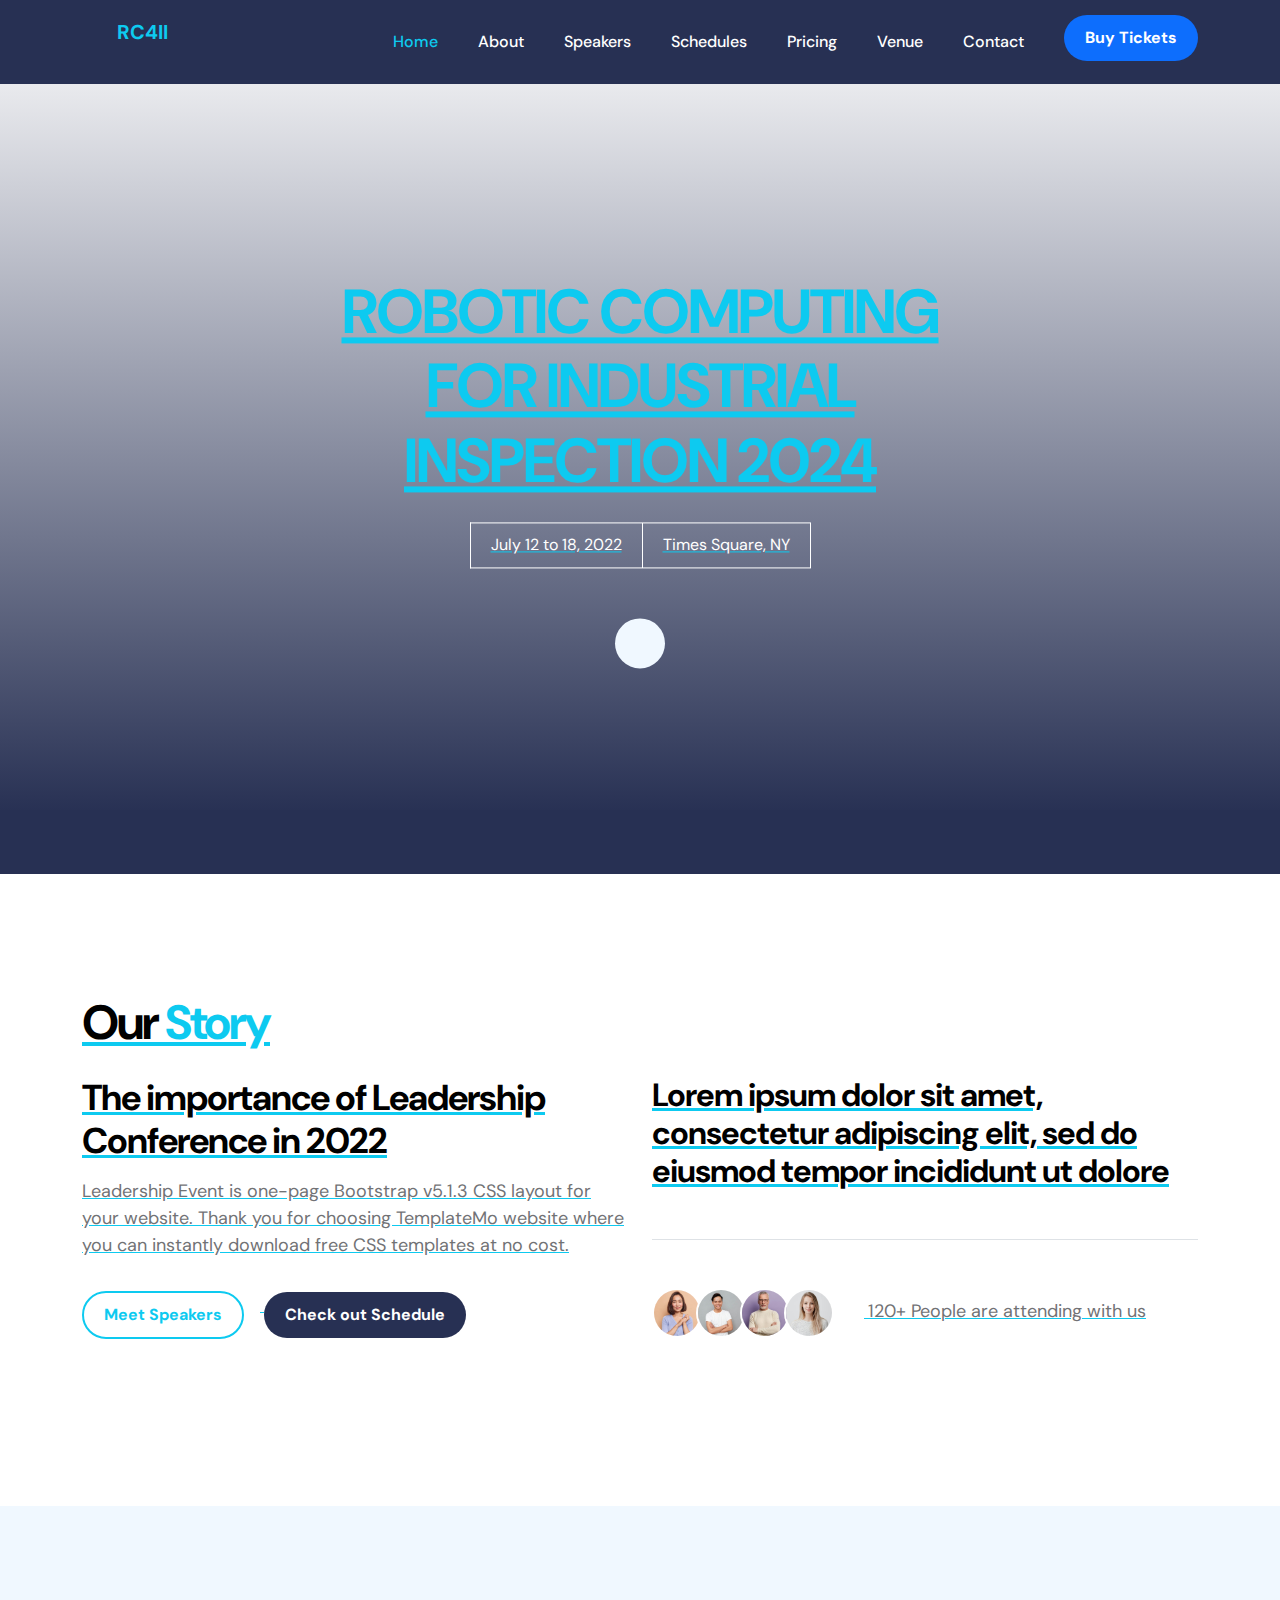
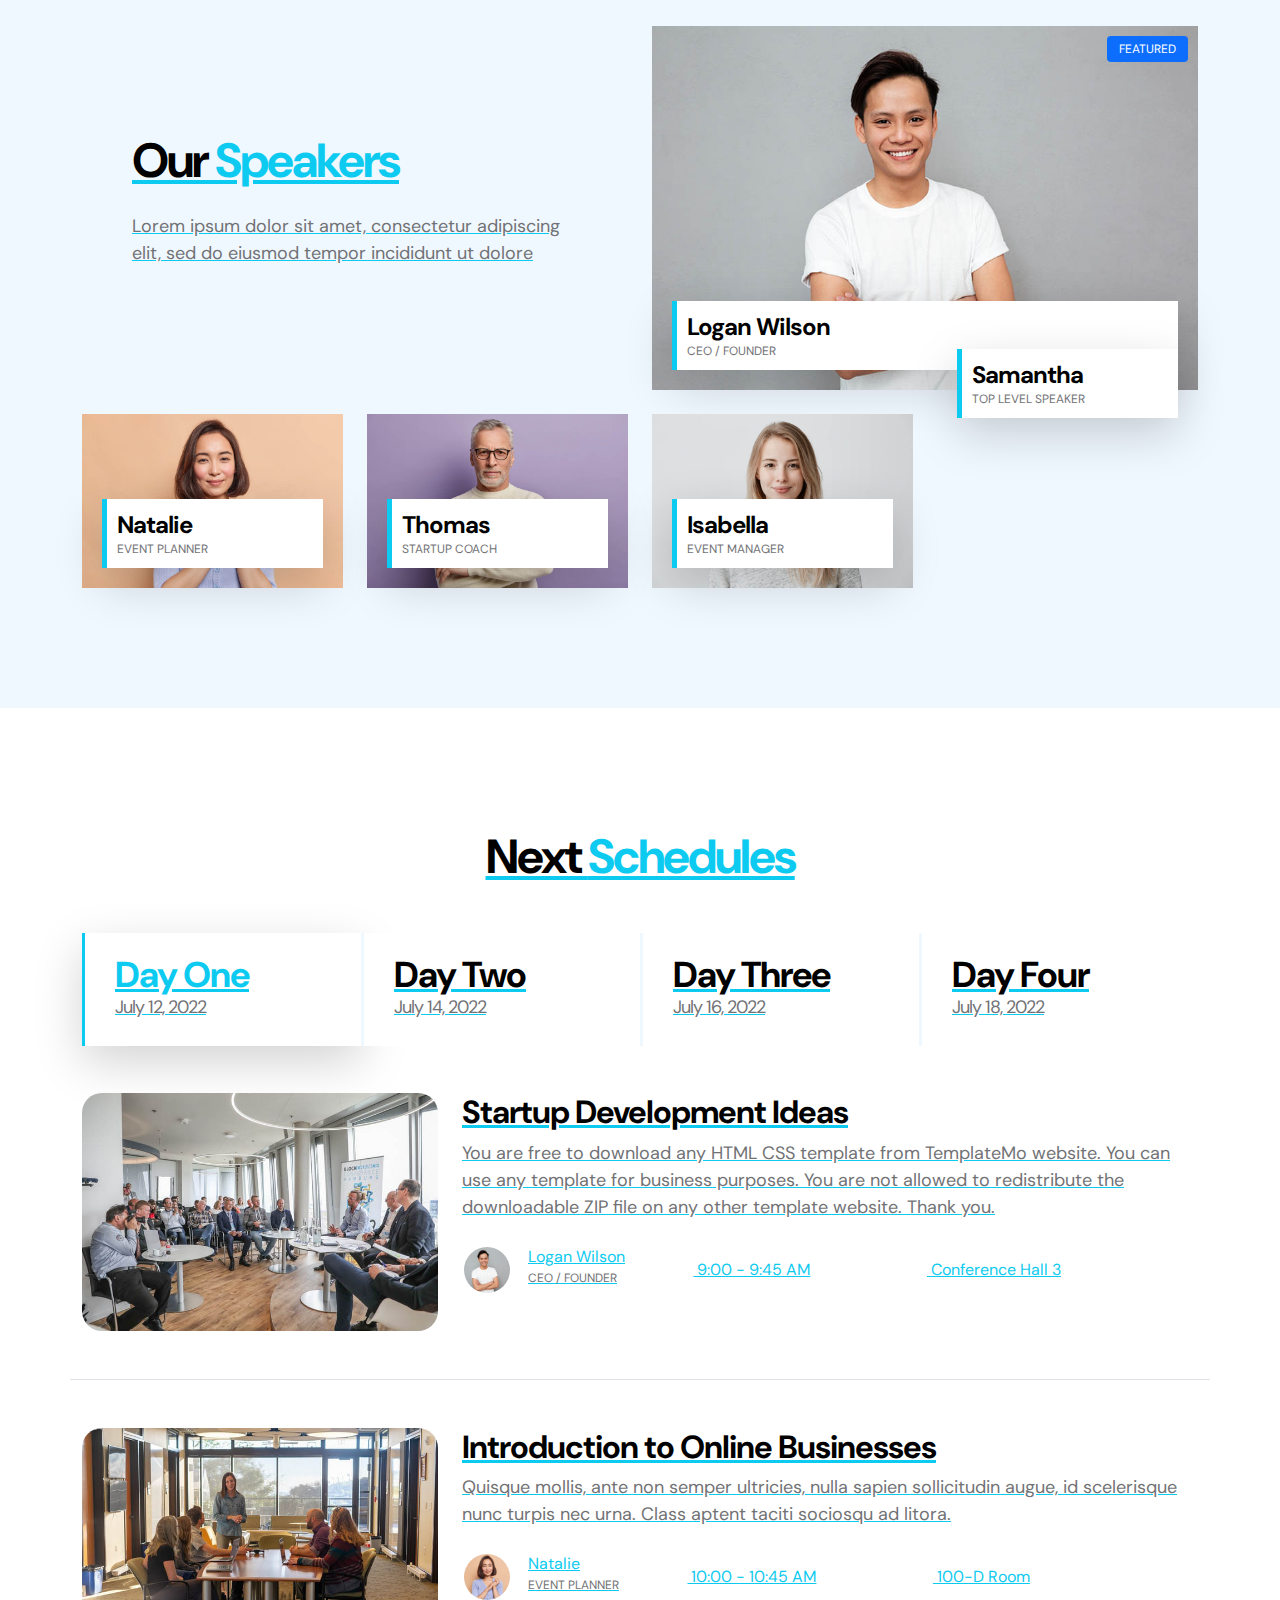
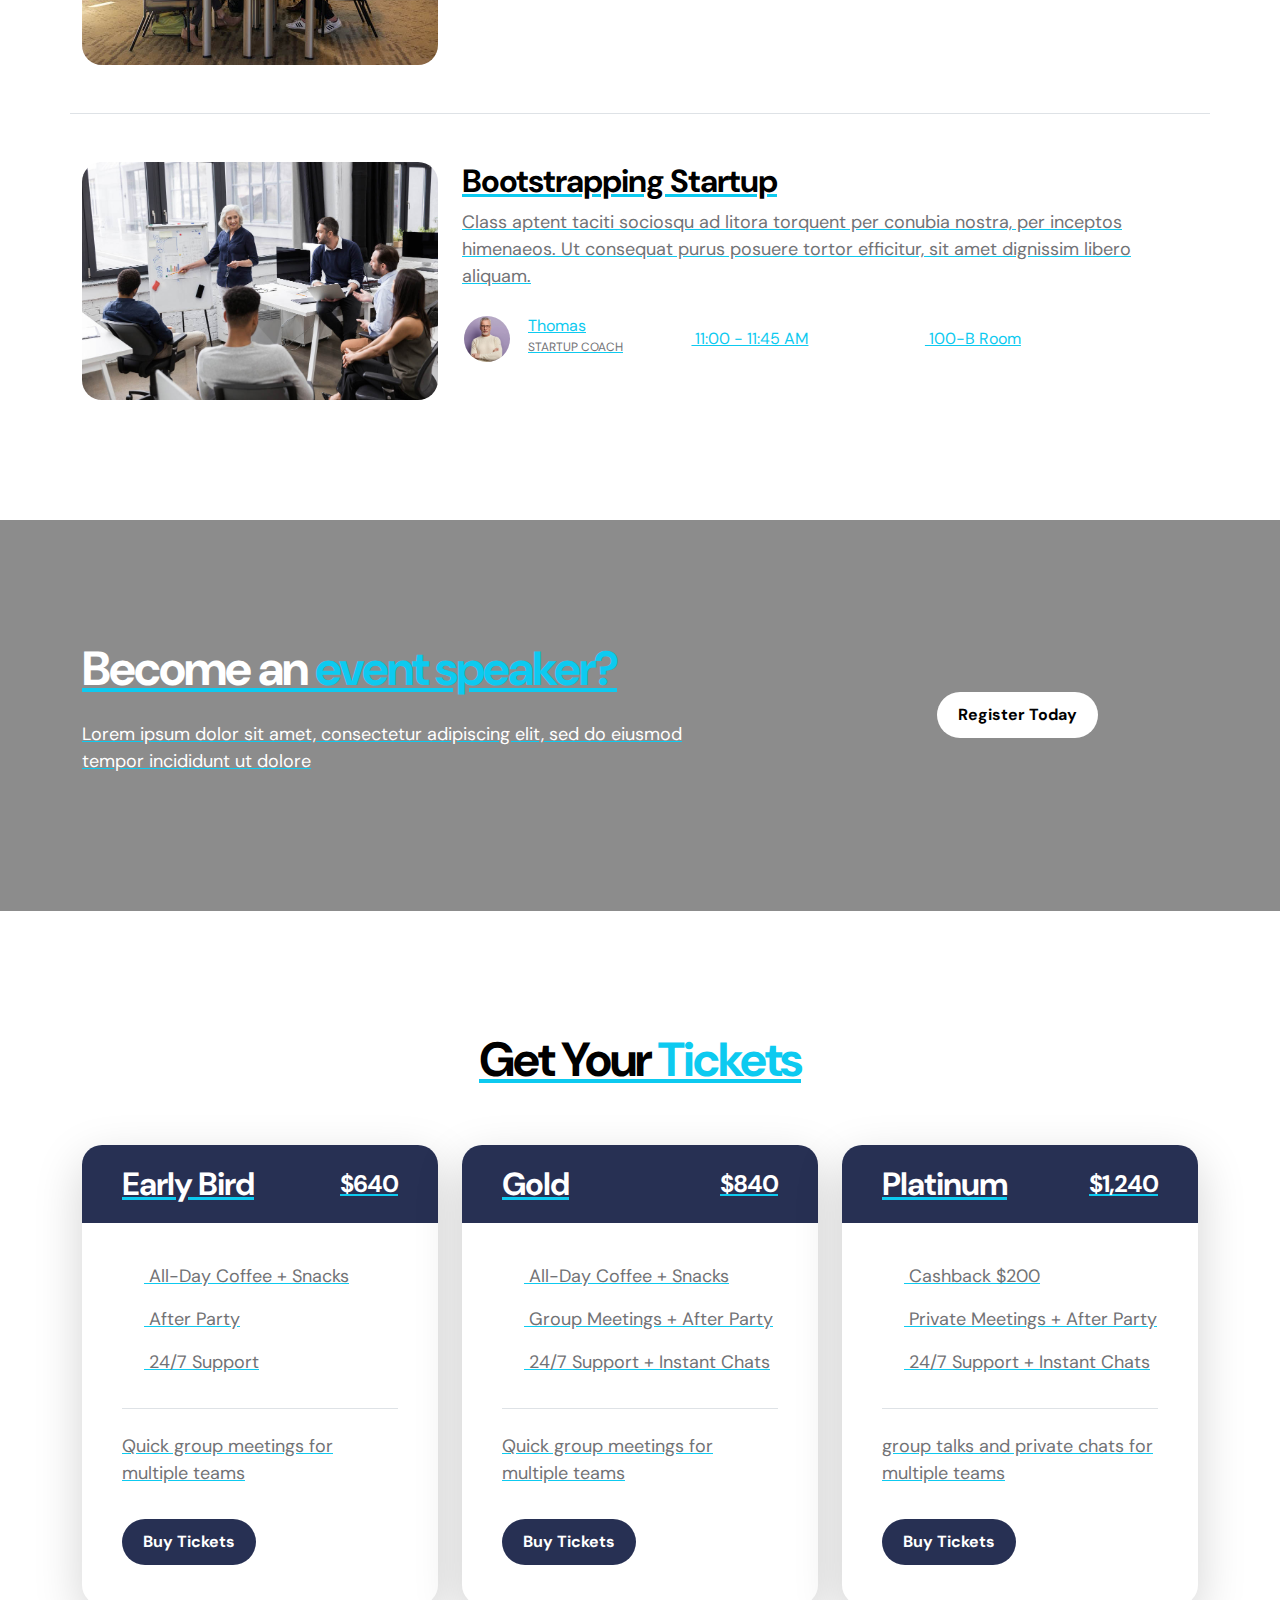
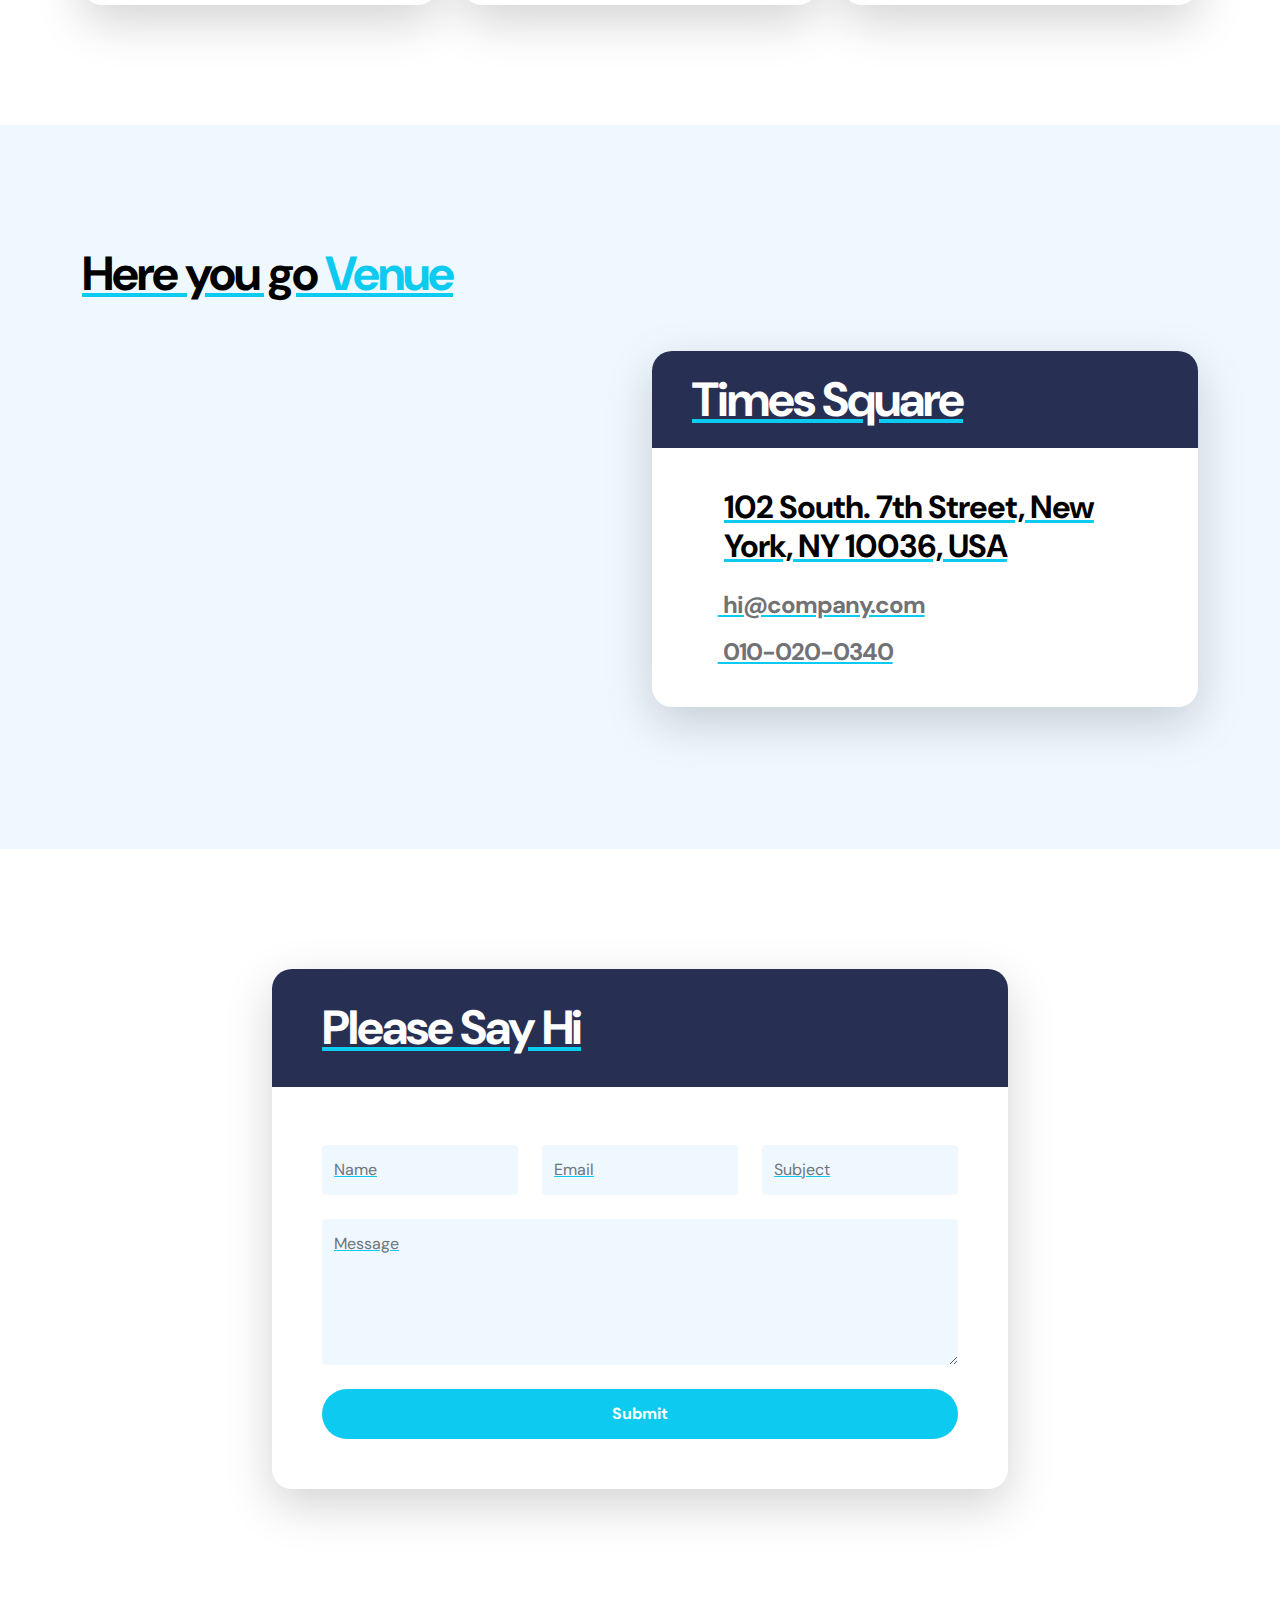
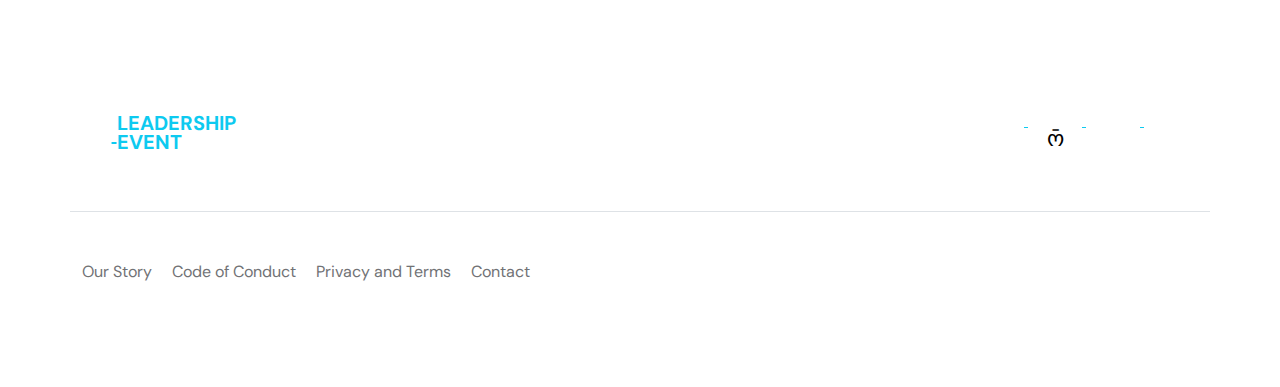
==== index.html @ cc35e00c "Add css, js, and images" ====
<!doctype html>
<html lang="en">
    <head>
        <meta charset="utf-8">
        <meta name="viewport" content="width=device-width, initial-scale=1">

        <meta name="description" content="">
        <meta name="author" content="">

        <title>Robotic Computing for Industrial Inspection</title>

        <!-- CSS FILES -->
        <link rel="preconnect" href="https://fonts.googleapis.com">
        
        <link rel="preconnect" href="https://fonts.gstatic.com" crossorigin>
        
        <link href="https://fonts.googleapis.com/css2?family=DM+Sans:wght@400;500;700&display=swap" rel="stylesheet">

        <link href="css/bootstrap.min.css" rel="stylesheet">

        <link href="css/bootstrap-icons.css" rel="stylesheet">

        <link href="css/templatemo-leadership-event.css" rel="stylesheet">
        
    </head>
    
    <body>

        <nav class="navbar navbar-expand-lg">
            <div class="container">

                <button class="navbar-toggler" type="button" data-bs-toggle="collapse" data-bs-target="#navbarNav" aria-controls="navbarNav" aria-expanded="false" aria-label="Toggle navigation">
                    <span class="navbar-toggler-icon"></span>
                </button>

                <a href="index.html" class="navbar-brand mx-auto mx-lg-0">
                    <i class="bi-bullseye brand-logo"></i>
                    <span class="brand-text">RC4II</span>
                </a>

                <a class="nav-link custom-btn btn d-lg-none" href="#">Buy Tickets</a>

                <div class="collapse navbar-collapse" id="navbarNav">
                    <ul class="navbar-nav ms-auto">
                        <li class="nav-item">
                            <a class="nav-link click-scroll" href="#section_1">Home</a>
                        </li>

                        <li class="nav-item">
                            <a class="nav-link click-scroll" href="#section_2">About</a>
                        </li>

                        <li class="nav-item">
                            <a class="nav-link click-scroll" href="#section_3">Speakers</a>
                        </li>

                        <li class="nav-item">
                            <a class="nav-link click-scroll" href="#section_4">Schedules</a>
                        </li>

                        <li class="nav-item">
                            <a class="nav-link click-scroll" href="#section_5">Pricing</a>
                        </li>

                        <li class="nav-item">
                            <a class="nav-link click-scroll" href="#section_6">Venue</a>
                        </li>

                        <li class="nav-item">
                            <a class="nav-link click-scroll" href="#section_7">Contact</a>
                        </li>

                        <li class="nav-item">
                            <a class="nav-link custom-btn btn d-none d-lg-block" href="#">Buy Tickets</a>
                        </li>
                    </ul>
                <div>
                        
            </div>
        </nav>

        <main>

            <section class="hero" id="section_1">
                <div class="container">
                    <div class="row">

                        <div class="col-lg-5 col-12 m-auto">
                            <div class="hero-text">

                                <h1 class="text-white mb-4"><u class="text-info">Robotic Computing for Industrial Inspection 2024</h1>

                                <div class="d-flex justify-content-center align-items-center">
                                    <span class="date-text">July 12 to 18, 2022</span>

                                    <span class="location-text">Times Square, NY</span>
                                </div>

                                <a href="#section_2" class="custom-link bi-arrow-down arrow-icon"></a>
                            </div>
                        </div>
                    </div>
                </div>

                <div class="video-wrap">
                    <video autoplay="" loop="" muted="" class="custom-video" poster="">
                        <source src="videos/pexels-pavel-danilyuk-8716790.mp4" type="video/mp4">

                        Your browser does not support the video tag.
                    </video>
                </div>
            </section>


            <section class="highlight">
                <div class="container">
                    <div class="row">

                        <div class="col-lg-4 col-md-6 col-12">
                            <div class="highlight-thumb">
                                <img src="images/highlight/alexandre-pellaes-6vAjp0pscX0-unsplash.jpg" class="highlight-image img-fluid" alt="">

                                <div class="highlight-info">
                                    <h3 class="highlight-title">2019 Highlights</h3>

                                    <a href="https://www.youtube.com/templatemo" class="bi-youtube highlight-icon"></a>
                                </div>
                            </div>
                        </div>

                        <div class="col-lg-4 col-md-6 col-12">
                            <div class="highlight-thumb">
                                <img src="images/highlight/miguel-henriques--8atMWER8bI-unsplash.jpg" class="highlight-image img-fluid" alt="">

                                <div class="highlight-info">
                                    <h3 class="highlight-title">2020 Highlights</h3>

                                    <a href="https://www.youtube.com/templatemo" class="bi-youtube highlight-icon"></a>
                                </div>
                            </div>
                        </div>

                        <div class="col-lg-4 col-md-6 col-12">
                            <div class="highlight-thumb">
                                <img src="images/highlight/jakob-dalbjorn-cuKJre3nyYc-unsplash.jpg" class="highlight-image img-fluid" alt="">

                                <div class="highlight-info">
                                    <h3 class="highlight-title">2021 Highlights</h3>

                                    <a href="https://www.youtube.com/templatemo" class="bi-youtube highlight-icon"></a>
                                </div>
                            </div>
                        </div>

                    </div>
                </div>
            </section>


            <section class="about section-padding" id="section_2">
                <div class="container">
                    <div class="row">

                        <div class="col-lg-10 col-12">
                            <h2 class="mb-4">Our <u class="text-info">Story</u></h2>
                        </div>

                        <div class="col-lg-6 col-12">
                            <h3 class="mb-3">The importance of Leadership Conference in 2022</h3>

                            <p>Leadership Event is one-page Bootstrap v5.1.3 CSS layout for your website. Thank you for choosing TemplateMo website where you can instantly download free CSS templates at no cost.</p>

                            <a class="custom-btn custom-border-btn btn custom-link mt-3 me-3" href="#section_3">Meet Speakers</a>

                            <a class="custom-btn btn custom-link mt-3" href="#section_4">Check out Schedule</a>
                        </div>

                        <div class="col-lg-6 col-12 mt-5 mt-lg-0">
                            <h4>Lorem ipsum dolor sit amet, consectetur adipiscing elit, sed do eiusmod tempor incididunt ut dolore</h4>

                            <div class="avatar-group border-top py-5 mt-5">
                                <img src="images/avatar/portrait-good-looking-brunette-young-asian-woman.jpg" class="img-fluid avatar-image" alt="">

                                <img src="images/avatar/happy-asian-man-standing-with-arms-crossed-grey-wall.jpg" class="img-fluid avatar-image avatar-image-left" alt="">

                                <img src="images/avatar/senior-man-white-sweater-eyeglasses.jpg" class="img-fluid avatar-image avatar-image-left" alt="">

                                <img src="images/avatar/pretty-smiling-joyfully-female-with-fair-hair-dressed-casually-looking-with-satisfaction.jpg" class="img-fluid avatar-image avatar-image-left" alt="">

                                <p class="d-inline">120+ People are attending with us</p>
                            </div>
                        </div>

                    </div>
                </div>
            </section>


            <section class="speakers section-padding" id="section_3">
                <div class="container">
                    <div class="row">

                        <div class="col-lg-6 col-12 d-flex flex-column justify-content-center align-items-center">
                            <div class="speakers-text-info">
                                <h2 class="mb-4">Our <u class="text-info">Speakers</u></h2>

                                <p>Lorem ipsum dolor sit amet, consectetur adipiscing elit, sed do eiusmod tempor incididunt ut dolore</p>
                            </div>
                        </div>

                        <div class="col-lg-6 col-12">
                            <div class="speakers-thumb">
                                <img src="images/avatar/happy-asian-man-standing-with-arms-crossed-grey-wall.jpg" class="img-fluid speakers-image" alt="">

                                <small class="speakers-featured-text">Featured</small>

                                <div class="speakers-info">

                                    <h5 class="speakers-title mb-0">Logan Wilson</h5>

                                    <p class="speakers-text mb-0">CEO / Founder</p>

                                    <ul class="social-icon">
                                        <li><a href="#" class="social-icon-link bi-facebook"></a></li>

                                        <li><a href="#" class="social-icon-link bi-instagram"></a></li>

                                        <li><a href="#" class="social-icon-link bi-google"></a></li>
                                    </ul>
                                </div>
                            </div>
                        </div>

                        <div class="col-lg-12 col-12">
                            <div class="row">
                                <div class="col-lg-3 col-md-6 col-12">
                                    <div class="speakers-thumb speakers-thumb-small">
                                        <img src="images/avatar/portrait-good-looking-brunette-young-asian-woman.jpg" class="img-fluid speakers-image" alt="">

                                        <div class="speakers-info">
                                            <h5 class="speakers-title mb-0">Natalie</h5>

                                            <p class="speakers-text mb-0">Event Planner</p>

                                            <ul class="social-icon">
                                                <li><a href="#" class="social-icon-link bi-facebook"></a></li>

                                                <li><a href="#" class="social-icon-link bi-instagram"></a></li>
                                            </ul>
                                        </div>
                                    </div>
                                </div>

                                <div class="col-lg-3 col-md-6 col-12">
                                    <div class="speakers-thumb speakers-thumb-small">
                                        <img src="images/avatar/senior-man-white-sweater-eyeglasses.jpg" class="img-fluid speakers-image" alt="">

                                        <div class="speakers-info">
                                            <h5 class="speakers-title mb-0">Thomas</h5>

                                            <p class="speakers-text mb-0">Startup Coach</p>

                                            <ul class="social-icon">
                                                <li><a href="#" class="social-icon-link bi-instagram"></a></li>

                                                <li><a href="#" class="social-icon-link bi-whatsapp"></a></li>
                                            </ul>
                                        </div>
                                    </div>
                                </div>

                                <div class="col-lg-3 col-md-6 col-12">
                                    <div class="speakers-thumb speakers-thumb-small">
                                        <img src="images/avatar/pretty-smiling-joyfully-female-with-fair-hair-dressed-casually-looking-with-satisfaction.jpg" class="img-fluid speakers-image" alt="">

                                        <div class="speakers-info">
                                            <h5 class="speakers-title mb-0">Isabella</h5>

                                            <p class="speakers-text mb-0">Event Manager</p>

                                            <ul class="social-icon">
                                                <li><a href="#" class="social-icon-link bi-facebook"></a></li>

                                                <li><a href="#" class="social-icon-link bi-instagram"></a></li>

                                                <li><a href="#" class="social-icon-link bi-whatsapp"></a></li>
                                            </ul>
                                        </div>
                                    </div>
                                </div>

                                <div class="col-lg-3 col-md-6 col-12">
                                    <div class="speakers-thumb speakers-thumb-small">
                                        <img src="images/avatar/indoor-shot-beautiful-happy-african-american-woman-smiling-cheerfully-keeping-her-arms-folded-relaxing-indoors-after-morning-lectures-university.jpg" class="img-fluid speakers-image" alt="">

                                        <div class="speakers-info">
                                            <h5 class="speakers-title mb-0">Samantha</h5>

                                            <p class="speakers-text mb-0">Top Level Speaker</p>

                                            <ul class="social-icon">
                                                <li><a href="#" class="social-icon-link bi-instagram"></a></li>

                                                <li><a href="#" class="social-icon-link bi-whatsapp"></a></li>
                                            </ul>
                                        </div>
                                    </div>
                                </div>
                            </div>
                        </div>

                    </div>
                </div>
            </section>


            <section class="schedule section-padding" id="section_4">
                <div class="container">
                    <div class="row">

                        <div class="col-lg-12 col-12">
                            <h2 class="mb-5 text-center">Next <u class="text-info">Schedules</u></h2>

                            <nav>
                                <div class="nav nav-tabs align-items-baseline" id="nav-tab" role="tablist">
                                    <button class="nav-link active" id="nav-DayOne-tab" data-bs-toggle="tab" data-bs-target="#nav-DayOne" type="button" role="tab" aria-controls="nav-DayOne" aria-selected="true">
                                        <h3>
                                            <span>Day One</span>
                                            <small>July 12, 2022</small>
                                        </h3>
                                    </button>

                                    <button class="nav-link" id="nav-DayTwo-tab" data-bs-toggle="tab" data-bs-target="#nav-DayTwo" type="button" role="tab" aria-controls="nav-DayTwo" aria-selected="false">
                                        <h3>
                                            <span>Day Two</span>
                                            <small>July 14, 2022</small>
                                        </h3>
                                    </button>

                                    <button class="nav-link" id="nav-DayThree-tab" data-bs-toggle="tab" data-bs-target="#nav-DayThree" type="button" role="tab" aria-controls="nav-DayThree" aria-selected="false">
                                        <h3>
                                            <span>Day Three</span>
                                            <small>July 16, 2022</small>
                                        </h3>
                                    </button>

                                    <button class="nav-link" id="nav-DayFour-tab" data-bs-toggle="tab" data-bs-target="#nav-DayFour" type="button" role="tab" aria-controls="nav-DayFour" aria-selected="false">
                                        <h3>
                                            <span>Day Four</span>
                                            <small>July 18, 2022</small>
                                        </h3>
                                    </button>
                                </div>
                            </nav>

                            <div class="tab-content mt-5" id="nav-tabContent">
                                <div class="tab-pane fade show active" id="nav-DayOne" role="tabpanel" aria-labelledby="nav-DayOne-tab">
                                    <div class="row border-bottom pb-5 mb-5">
                                        <div class="col-lg-4 col-12">
                                            <img src="images/schedule/fabian-friedrich-JDUVM9_VaZE-unsplash.jpg" class="schedule-image img-fluid" alt="">
                                        </div>

                                        <div class="col-lg-8 col-12 mt-3 mt-lg-0">
                                            
                                            <h4 class="mb-2">Startup Development Ideas</h4>

                                            <p>You are free to download any HTML CSS template from TemplateMo website. You can use any template for business purposes. You are not allowed to redistribute the downloadable ZIP file on any other template website. Thank you.</p>

                                            <div class="d-flex align-items-center mt-4">
                                                <div class="avatar-group d-flex">
                                                    <img src="images/avatar/happy-asian-man-standing-with-arms-crossed-grey-wall.jpg" class="img-fluid avatar-image" alt="">

                                                    <div class="ms-3">
                                                        Logan Wilson
                                                        <p class="speakers-text mb-0">CEO / Founder</p>
                                                    </div>
                                                </div>

                                                <span class="mx-3 mx-lg-5">
                                                    <i class="bi-clock me-2"></i>
                                                    9:00 - 9:45 AM
                                                </span>

                                                <span class="mx-1 mx-lg-5">
                                                    <i class="bi-layout-sidebar me-2"></i>
                                                    Conference Hall 3
                                                </span>
                                            </div>
                                        </div>
                                    </div>

                                    <div class="row border-bottom pb-5 mb-5">
                                        <div class="col-lg-4 col-12">
                                            <img src="images/schedule/clayton-cardinalli-JMoFpdqL3XM-unsplash.jpg" class="schedule-image img-fluid" alt="">
                                        </div>

                                        <div class="col-lg-8 col-12 mt-3 mt-lg-0">
                                            <h4 class="mb-2">Introduction to Online Businesses</h4>

                                            <p>Quisque mollis, ante non semper ultricies, nulla sapien sollicitudin augue, id scelerisque nunc turpis nec urna. Class aptent taciti sociosqu ad litora.</p>

                                            <div class="d-flex align-items-center mt-4">
                                                <div class="avatar-group d-flex">
                                                    <img src="images/avatar/portrait-good-looking-brunette-young-asian-woman.jpg" class="img-fluid avatar-image" alt="">

                                                    <div class="ms-3">
                                                    Natalie
                                                    <p class="speakers-text mb-0">Event Planner</p>
                                                </div>
                                                </div>

                                                <span class="mx-3 mx-lg-5">
                                                    <i class="bi-clock me-2"></i>
                                                    10:00 - 10:45 AM
                                                </span>

                                                <span class="mx-1 mx-lg-5">
                                                    <i class="bi-layout-sidebar me-2"></i>
                                                    100-D Room
                                                </span>
                                            </div>
                                        </div>
                                    </div>

                                    <div class="row">
                                        <div class="col-lg-4 col-12">
                                            <img src="images/schedule/business-woman-making-presentation-office.jpg" class="schedule-image img-fluid" alt="">
                                        </div>

                                        <div class="col-lg-8 col-12 mt-3 mt-lg-0">
                                            <h4 class="mb-2">Bootstrapping Startup</h4>

                                            <p>Class aptent taciti sociosqu ad litora torquent per conubia nostra, per inceptos himenaeos. Ut consequat purus posuere tortor efficitur, sit amet dignissim libero aliquam.</p>

                                            <div class="d-flex align-items-center mt-4">
                                                <div class="avatar-group d-flex">
                                                    <img src="images/avatar/senior-man-white-sweater-eyeglasses.jpg" class="img-fluid avatar-image" alt="">

                                                    <div class="ms-3">
                                                    Thomas
                                                    <p class="speakers-text mb-0">Startup Coach</p>
                                                </div>
                                                </div>

                                                <span class="mx-3 mx-lg-5">
                                                    <i class="bi-clock me-2"></i>
                                                    11:00 - 11:45 AM
                                                </span>

                                                <span class="mx-1 mx-lg-5">
                                                    <i class="bi-layout-sidebar me-2"></i>
                                                    100-B Room
                                                </span>
                                            </div>
                                        </div>
                                    </div>
                                </div>

                                <div class="tab-pane fade" id="nav-DayTwo" role="tabpanel" aria-labelledby="nav-DayTwo-tab">
                                    <div class="row border-bottom pb-5 mb-5">
                                        <div class="col-lg-4 col-12">
                                            <img src="images/schedule/people-smiling-while-conference-room.jpg" class="schedule-image img-fluid" alt="">
                                        </div>

                                        <div class="col-lg-8 col-12 mt-3 mt-lg-0">
                                            
                                            <h4 class="mb-2">Building a famous company</h4>

                                            <p>Quisque mollis, ante non semper ultricies, nulla sapien sollicitudin augue, id scelerisque nunc turpis nec urna. Class aptent taciti sociosqu ad litora torquent per conubia.</p>

                                            <div class="d-flex align-items-center mt-4">
                                                <div class="avatar-group d-flex">
                                                    <img src="images/avatar/pretty-smiling-joyfully-female-with-fair-hair-dressed-casually-looking-with-satisfaction.jpg" class="img-fluid avatar-image" alt="">

                                                    <div class="ms-3">
                                                        Isabella
                                                        <p class="speakers-text mb-0">Event Manager</p>
                                                    </div>
                                                </div>

                                                <span class="mx-3 mx-lg-5">
                                                    <i class="bi-clock me-2"></i>
                                                    9:00 - 9:45 AM
                                                </span>

                                                <span class="mx-1 mx-lg-5">
                                                    <i class="bi-layout-sidebar me-2"></i>
                                                    Conference Hall 2
                                                </span>
                                            </div>
                                        </div>
                                    </div>

                                    <div class="row">
                                        <div class="col-lg-4 col-12">
                                            <img src="images/schedule/jason-goodman-bzqU01v-G54-unsplash.jpg" class="schedule-image img-fluid" alt="">
                                        </div>

                                        <div class="col-lg-8 col-12 mt-3 mt-lg-0">
                                            <h4 class="mb-2">Dev Ops life in corporate</h4>

                                            <p>Quisque mollis, ante non semper ultricies, nulla sapien sollicitudin augue, id scelerisque nunc turpis nec urna. Class aptent taciti sociosqu ad litora torquent per conubia nostra.</p>

                                            <div class="d-flex align-items-center mt-4">
                                                <div class="avatar-group d-flex">
                                                    <img src="images/avatar/indoor-shot-beautiful-happy-african-american-woman-smiling-cheerfully-keeping-her-arms-folded-relaxing-indoors-after-morning-lectures-university.jpg" class="img-fluid avatar-image" alt="">

                                                    <div class="ms-3">
                                                    Samantha
                                                    <p class="speakers-text mb-0">Top Level Speaker</p>
                                                </div>
                                                </div>

                                                <span class="mx-3 mx-lg-5">
                                                    <i class="bi-clock me-2"></i>
                                                    10:00 - 10:45 AM
                                                </span>

                                                <span class="mx-1 mx-lg-5">
                                                    <i class="bi-layout-sidebar me-2"></i>
                                                    100-A Room
                                                </span>
                                            </div>
                                        </div>
                                    </div>
                                </div>

                                <div class="tab-pane fade" id="nav-DayThree" role="tabpanel" aria-labelledby="nav-DayThree-tab">
                                    <div class="row border-bottom pb-5 mb-5">
                                        <div class="col-lg-4 col-12">
                                            <img src="images/schedule/people-smiling-while-conference-room.jpg" class="schedule-image img-fluid" alt="">
                                        </div>

                                        <div class="col-lg-8 col-12 mt-3 mt-lg-0">
                                            
                                            <h4 class="mb-2">Maintaining a successful business</h4>

                                            <p>Quisque mollis, ante non semper ultricies, nulla sapien sollicitudin augue, id scelerisque nunc turpis nec urna. Class aptent taciti sociosqu.</p>

                                            <div class="d-flex align-items-center mt-4">
                                                <div class="avatar-group d-flex">
                                                    <img src="images/avatar/pretty-smiling-joyfully-female-with-fair-hair-dressed-casually-looking-with-satisfaction.jpg" class="img-fluid avatar-image" alt="">

                                                    <div class="ms-3">
                                                        Isabella
                                                        <p class="speakers-text mb-0">Event Manager</p>
                                                    </div>
                                                </div>

                                                <span class="mx-3 mx-lg-5">
                                                    <i class="bi-clock me-2"></i>
                                                    9:00 - 9:45 AM
                                                </span>

                                                <span class="mx-1 mx-lg-5">
                                                    <i class="bi-layout-sidebar me-2"></i>
                                                    Conference Hall 1
                                                </span>
                                            </div>
                                        </div>
                                    </div>

                                    <div class="row">
                                        <div class="col-lg-4 col-12">
                                            <img src="images/schedule/jason-goodman-bzqU01v-G54-unsplash.jpg" class="schedule-image img-fluid" alt="">
                                        </div>

                                        <div class="col-lg-8 col-12 mt-3 mt-lg-0">
                                            <h4 class="mb-2">Working Life in Corporate Environment</h4>

                                            <p>Quisque mollis, ante non semper ultricies, nulla sapien sollicitudin augue, id scelerisque nunc turpis nec urna.</p>

                                            <div class="d-flex align-items-center mt-4">
                                                <div class="avatar-group d-flex">
                                                    <img src="images/avatar/indoor-shot-beautiful-happy-african-american-woman-smiling-cheerfully-keeping-her-arms-folded-relaxing-indoors-after-morning-lectures-university.jpg" class="img-fluid avatar-image" alt="">

                                                    <div class="ms-3">
                                                    Samantha
                                                    <p class="speakers-text mb-0">Top Level Speaker</p>
                                                </div>
                                                </div>

                                                <span class="mx-3 mx-lg-5">
                                                    <i class="bi-clock me-2"></i>
                                                    10:00 - 10:45 AM
                                                </span>

                                                <span class="mx-1 mx-lg-5">
                                                    <i class="bi-layout-sidebar me-2"></i>
                                                    100-C Room
                                                </span>
                                            </div>
                                        </div>
                                    </div>
                                </div>

                                <div class="tab-pane fade" id="nav-DayFour" role="tabpanel" aria-labelledby="nav-DayFour-tab">
                                    <div class="row">
                                        <div class="col-lg-4 col-12">
                                            <img src="images/schedule/jeshoots-com-TWRCH-GaKr4-unsplash.jpg" class="schedule-image img-fluid" alt="">
                                        </div>

                                        <div class="col-lg-8 col-12 mt-3 mt-lg-0">
                                            <h4 class="mb-2">After Party at the fullest</h4>

                                            <p>There is a plenty of great HTML CSS templates available at TemplateMo.com website for your businesses. You can download, edit and use any template for any purpose. Please let us know <a rel="nofollow" href="https://templatemo.com/contact" target="_parent"><u>your feedback via Email</u></a>. Thank you.</p>

                                            <div class="d-flex align-items-center mt-4">

                                                <span>
                                                    <i class="bi-clock me-2"></i>
                                                    8:00 - 9:00 AM
                                                </span>

                                                <span class="mx-1 mx-lg-5">
                                                    <i class="bi-layout-sidebar me-2"></i>
                                                    Conference Hall 2
                                                </span>
                                            </div>
                                        </div>
                                    </div>
                                </div>

                            </div>
                        </div>

                    </div>
                </div>
            </section>

            <section class="call-to-action section-padding">
                <div class="container">
                    <div class="row align-items-center">

                        <div class="col-lg-7 col-12">
                            <h2 class="text-white mb-4">Become an <u class="text-info">event speaker?</u></h2>

                            <p class="text-white">Lorem ipsum dolor sit amet, consectetur adipiscing elit, sed do eiusmod tempor incididunt ut dolore</p>
                        </div>

                        <div class="col-lg-3 col-12 ms-lg-auto mt-4 mt-lg-0">
                            <a href="#section_5" class="custom-btn btn">Register Today</a>
                        </div>

                    </div>
                </div>
            </section>

            <section class="pricing section-padding" id="section_5">
                <div class="container">
                    <div class="row">

                        <div class="col-lg-10 col-12 text-center mx-auto mb-5">
                            <h2>Get Your <u class="text-info">Tickets</u></h2>
                        </div>

                        <div class="col-lg-4 col-md-6 col-12 mb-5 mb-lg-0">
                            <div class="pricing-thumb bg-white shadow-lg">                                
                                <div class="pricing-title-wrap d-flex align-items-center">

                                    <h4 class="pricing-title text-white mb-0">Early Bird</h4>

                                    <h5 class="pricing-small-title text-white mb-0 ms-auto">$640</h5>
                                </div>

                                <div class="pricing-body">
                                    <p>
                                        <i class="bi-cup me-2"></i> All-Day Coffee + Snacks
                                    </p>

                                    <p>
                                        <i class="bi-controller me-2"></i> After Party
                                    </p>

                                    <p>
                                        <i class="bi-chat-square me-2"></i> 24/7 Support
                                    </p>

                                    <div class="border-bottom pb-3 mb-4"></div>

                                    <p>Quick group meetings for multiple teams</p>

                                    <a class="custom-btn btn mt-3" href="#">Buy Tickets</a>
                                </div>
                            </div>
                        </div>

                        <div class="col-lg-4 col-md-6 col-12 mb-5 mb-lg-0">
                            <div class="pricing-thumb bg-white shadow-lg">                                
                                <div class="pricing-title-wrap d-flex align-items-center">

                                    <h4 class="pricing-title text-white mb-0">Gold</h4>

                                    <h5 class="pricing-small-title text-white mb-0 ms-auto">$840</h5>
                                </div>

                                <div class="pricing-body">
                                    <p>
                                        <i class="bi-cup me-2"></i> All-Day Coffee + Snacks
                                    </p>

                                    <p>
                                        <i class="bi-boombox me-2"></i> Group Meetings + After Party
                                    </p>

                                    <p>
                                        <i class="bi-chat-square me-2"></i> 24/7 Support + Instant Chats
                                    </p>

                                    <div class="border-bottom pb-3 mb-4"></div>

                                    <p>Quick group meetings for multiple teams</p>

                                    <a class="custom-btn btn mt-3" href="#">Buy Tickets</a>
                                </div>
                            </div>
                        </div>

                        <div class="col-lg-4 col-md-6 col-12">
                            <div class="pricing-thumb bg-white shadow-lg">                                
                                <div class="pricing-title-wrap d-flex align-items-center">

                                    <h4 class="pricing-title text-white mb-0">Platinum</h4>

                                    <h5 class="pricing-small-title text-white mb-0 ms-auto">$1,240</h5>
                                </div>

                                <div class="pricing-body">
                                    <p>
                                        <i class="bi-cash me-2"></i> Cashback $200
                                    </p>

                                    <p>
                                        <i class="bi-boombox me-2"></i> Private Meetings + After Party
                                    </p>

                                    <p>
                                        <i class="bi-chat-square me-2"></i> 24/7 Support + Instant Chats
                                    </p>

                                    <div class="border-bottom pb-3 mb-4"></div>

                                    <p>group talks and private chats for multiple teams</p>

                                    <a class="custom-btn btn mt-3" href="#">Buy Tickets</a>
                                </div>
                            </div>
                        </div>

                    </div>
                </div>
            </section>

            <section class="venue section-padding" id="section_6">
                <div class="container">
                    <div class="row">

                        <div class="col-lg-12 col-12">
                            <h2 class="mb-5">Here you go <u class="text-info">Venue</u></h2>
                        </div>

                        <div class="col-lg-6 col-12">
                            <iframe class="google-map" src="https://www.google.com/maps/embed?pb=!1m18!1m12!1m3!1d1511.091461689997!2d-73.9866630916883!3d40.758001294831736!2m3!1f0!2f0!3f0!3m2!1i1024!2i768!4f13.1!3m3!1m2!1s0x89c25855a96da09d%3A0x860bf5a5e1a00a68!2sTimes%20Square%2C%20New%20York%2C%20NY%2010036%2C%20USA!5e0!3m2!1sen!2ssg!4v1643035529098!5m2!1sen!2ssg" width="100%" height="371.59" allowfullscreen="" loading="lazy"></iframe>
                        </div>

                        <div class="col-lg-6 col-12 mt-5 mt-lg-0">
                            <div class="venue-thumb bg-white shadow-lg">
                                
                                <div class="venue-info-title">
                                    <h2 class="text-white mb-0">Times Square</h2>
                                </div>

                                <div class="venue-info-body">
                                    <h4 class="d-flex">
                                        <i class="bi-geo-alt me-2"></i> 
                                        <span>102 South. 7th Street, New York, NY 10036, USA</span>
                                    </h4>

                                    <h5 class="mt-4 mb-3">
                                        <a href="mailto:hello@yourgmail.com">
                                            <i class="bi-envelope me-2"></i>
                                            hi@company.com
                                        </a>
                                    </h5>

                                    <h5 class="mb-0">
                                        <a href="tel: 305-240-9671">
                                            <i class="bi-telephone me-2"></i>
                                            010-020-0340
                                        </a>
                                    </h5>
                                </div>
                            </div>
                        </div>

                    </div>
                </div>
            </section>

            <section class="contact section-padding" id="section_7">
                <div class="container">
                    <div class="row">

                        <div class="col-lg-8 col-12 mx-auto">
                            <form class="custom-form contact-form bg-white shadow-lg" action="#" method="post" role="form">
                                <h2>Please Say Hi</h2>

                                <div class="row">
                                    <div class="col-lg-4 col-md-4 col-12">                                    
                                        <input type="text" name="name" id="name" class="form-control" placeholder="Name" required="">
                                    </div>

                                    <div class="col-lg-4 col-md-4 col-12">         
                                        <input type="email" name="email" id="email" pattern="[^ @]*@[^ @]*" class="form-control" placeholder="Email" required="">
                                    </div>

                                    <div class="col-lg-4 col-md-4 col-12">                                    
                                        <input type="text" name="subject" id="subject" class="form-control" placeholder="Subject">
                                    </div>

                                    <div class="col-12">
                                        <textarea class="form-control" rows="5" id="message" name="message" placeholder="Message"></textarea>

                                        <button type="submit" class="form-control">Submit</button>
                                    </div>

                                </div>
                            </form>
                        </div>

                    </div>
                </div>
            </section>

        </main>

        <footer class="site-footer">
            <div class="container">
                <div class="row align-items-center">

                    <div class="col-lg-12 col-12 border-bottom pb-5 mb-5">
                        <div class="d-flex">
                            <a href="index.html" class="navbar-brand">
                                <i class="bi-bullseye brand-logo"></i>
                                <span class="brand-text">Leadership <br> Event</span>
                            </a>

                            <ul class="social-icon ms-auto">
                                <li><a href="#" class="social-icon-link bi-facebook"></a></li>

                                <li><a href="#" class="social-icon-link bi-instagram"></a></li>

                                <li><a href="#" class="social-icon-link bi-whatsapp"></a></li>

                                <li><a href="#" class="social-icon-link bi-youtube"></a></li>
                            </ul>
                        </div>
                    </div>

                    <div class="col-lg-7 col-12">
                        <ul class="footer-menu d-flex flex-wrap">
                            <li class="footer-menu-item"><a href="#" class="footer-menu-link">Our Story</a></li>

                            <li class="footer-menu-item"><a href="#" class="footer-menu-link">Code of Conduct</a></li>

                            <li class="footer-menu-item"><a href="#" class="footer-menu-link">Privacy and Terms</a></li>

                            <li class="footer-menu-item"><a href="#" class="footer-menu-link">Contact</a></li>
                        </ul>
                    </div>

                    

                </div>
            </div>
        </footer>

        <!-- JAVASCRIPT FILES -->
        <script src="js/jquery.min.js"></script>
        <script src="js/bootstrap.min.js"></script>
        <script src="js/jquery.sticky.js"></script>
        <script src="js/click-scroll.js"></script>
        <script src="js/custom.js"></script>

    </body>
</html>
---- css/templatemo-leadership-event.css ----
/*

TemplateMo 575 Leadership Event

https://templatemo.com/tm-575-leadership-event

*/


/*---------------------------------------
  CUSTOM PROPERTIES ( VARIABLES )             
-----------------------------------------*/
:root {
  --white-color:                  #ffffff;
  --primary-color:                #0dcaf0;
  --secondary-color:              #0d6efd;
  --section-bg-color:             #f0f8ff;
  --dark-color:                   #000000;
  --navbar-bg-color:              #273053;
  --p-color:                      #717275;
  --highlight-icon-color:         #ff0100;

  --body-font-family:             'DM Sans', sans-serif;

  --h1-font-size:                 62px;
  --h2-font-size:                 48px;
  --h3-font-size:                 36px;
  --h4-font-size:                 32px;
  --h5-font-size:                 24px;
  --h6-font-size:                 22px;
  --p-font-size:                  18px;
  --menu-font-size:               16px;
  --copyright-text-font-size:     16px;

  --font-weight-normal:           400;
  --font-weight-medium:           500;
  --font-weight-bold:             700;
}

body {
    background: var(--white-color);
    font-family: var(--body-font-family); 
}


/*---------------------------------------
  TYPOGRAPHY               
-----------------------------------------*/

h2,
h3,
h4,
h5,
h6 {
  color: var(--dark-color);
}

h1,
h2,
h3,
h4,
h5,
h6 {
  font-weight: var(--font-weight-bold);
  letter-spacing: -1px;
}

h1 {
  font-size: var(--h1-font-size);
  letter-spacing: -2px;
  text-transform: uppercase;
}

h2 {
  font-size: var(--h2-font-size);
  letter-spacing: -2px;
}

h3 {
  font-size: var(--h3-font-size);
}

h4 {
  font-size: var(--h4-font-size);
}

h5 {
  font-size: var(--h5-font-size);
  line-height: normal;
}

h6 {
  font-size: var(--h6-font-size);
}

p {
  color: var(--p-color);
  font-size: var(--p-font-size);
  font-weight: var(--font-weight-normal);
}

ul li {
  color: var(--p-color);
  font-size: var(--p-font-size);
  font-weight: var(--font-weight-normal);
}

a, 
button {
  touch-action: manipulation;
  transition: all 0.3s;
}

a {
  color: var(--p-color);
  text-decoration: none;
}

a:hover {
  color: var(--primary-color);
}

::selection {
  background: var(--primary-color);
  color: var(--white-color);
}

::-moz-selection {
  background: var(--primary-color);
  color: var(--white-color);
}

.section-padding {
  padding-top: 120px;
  padding-bottom: 120px;
}

.custom-border-radius {
  border-radius: 20px;
}

b,
strong {
  font-weight: var(--font-weight-bold);
}

.small-title {
  text-transform: uppercase;
}

.avatar-image {
  border: 2px solid var(--white-color);
  border-radius: 100px;
  width: 50px;
  height: 50px;
  object-fit: cover;
}

.avatar-image-left {
  position: relative;
  left: -10px;
}

.avatar-image-left + .avatar-image-left {
  left: -20px;
}

.avatar-image-left + .avatar-image-left + .avatar-image-left {
  left: -30px;
}

.avatar-image-left + .avatar-image-left + .avatar-image-left + .avatar-image-left {
  left: -40px;
}

.avatar-info {
  display: inline-block;
  vertical-align: top;
}


/*---------------------------------------
  CUSTOM ICON               
-----------------------------------------*/
.custom-icon {
  display: inline-block;
  height: 45px;
  width: 45px;
  line-height: 45px;
  border: 2px solid var(--white-color);
  text-align: center;
  border-radius: 50%;
  font-size: 20px;
  position: relative;
}

.custom-icon::before,
.custom-icon::after {
  box-sizing: inherit;
  content: "";
  position: absolute;
  width: 100%;
  height: 100%;
  left: 0;
  top: 0;
  border-radius: 50%;
}

.custom-icon::before {
  border: 2px solid transparent;
}

.custom-icon::after {
  border: 0 solid transparent;
}

.custom-icon:hover {
  border-color: transparent;
}

.custom-icon:hover::before {
  border-top-color: var(--primary-color);
  border-right-color: var(--primary-color);
  border-bottom-color: var(--primary-color);
  transition: border-top-color .15s linear,border-right-color .15s linear .1s,border-bottom-color .15s linear .2s;
}

.custom-icon:hover::after {
  border-top: 2px solid var(--primary-color);
  border-left-width: 2px;
  border-right-width: 2px;
  transform: rotate(270deg);
  transition: transform .4s linear 0s,border-left-width 0s linear .35s;
}


/*---------------------------------------
  CUSTOM BUTTON               
-----------------------------------------*/
.custom-btn,
.navbar-expand-lg .navbar-nav .nav-link.custom-btn,
.navbar-nav .nav-link.custom-btn {
  background: var(--navbar-bg-color);
  border-radius: 100px;
  color: var(--white-color);
  font-size: var(--copyright-text-font-size);
  font-weight: var(--font-weight-bold);
  padding: 10px 20px;
}

.navbar-expand-lg .navbar-nav .nav-link.custom-btn,
.navbar-nav .nav-link.custom-btn {
  background: var(--secondary-color);
}

.navbar-expand-lg .navbar-nav .nav-link.custom-btn,
.navbar-nav .nav-link.custom-btn {
  margin-left: 20px;
}

.custom-border-btn {
  background: transparent;
  border: 2px solid var(--primary-color);
  color: var(--primary-color);
}

.custom-btn:hover,
.navbar-expand-lg .navbar-nav .nav-link.custom-btn:hover,
.navbar-nav .nav-link.custom-btn:hover {
  background: var(--primary-color);
  box-shadow: 0 1rem 3rem rgba(0,0,0,.175);
  color: var(--white-color);
}


/*---------------------------------------
  NAVIGATION              
-----------------------------------------*/
.sticky-wrapper {
  background: var(--navbar-bg-color);
}

.navbar {
  background: var(--navbar-bg-color);
  z-index: 9;
  right: 0;
  left: 0;
  transition: all 0.3s;
  padding-top: 15px;
  padding-bottom: 15px;
}

.navbar-brand {
  font-size: 20px;
  line-height: 1.2rem;
  font-weight: var(--font-weight-bold);
  color: var(--primary-color);
  text-transform: uppercase;
}

.brand-logo {
  font-size: 38px;
}

.brand-text {
  display: inline-block;
  vertical-align: top;
}

.navbar-expand-lg .navbar-nav .nav-link {
  padding-right: 20px;
  padding-left: 20px;
}

.navbar-nav .nav-link {
  color: var(--white-color);
  font-size: var(--menu-font-size);
  font-weight: var(--font-weight-medium);
  padding-top: 15px;
  padding-bottom: 15px;
}

.navbar-nav .nav-link.active, 
.navbar-nav .nav-link:hover {
  color: var(--primary-color);
}

.navbar-toggler {
  border: 0;
  padding: 0;
  cursor: pointer;
  margin: 0;
  width: 30px;
  height: 35px;
  outline: none;
}

.navbar-toggler:focus {
  outline: none;
  box-shadow: none;
}

.navbar-toggler[aria-expanded="true"] .navbar-toggler-icon {
  background: transparent;
}

.navbar-toggler[aria-expanded="true"] .navbar-toggler-icon:before,
.navbar-toggler[aria-expanded="true"] .navbar-toggler-icon:after {
  transition: top 300ms 50ms ease, -webkit-transform 300ms 350ms ease;
  transition: top 300ms 50ms ease, transform 300ms 350ms ease;
  transition: top 300ms 50ms ease, transform 300ms 350ms ease, -webkit-transform 300ms 350ms ease;
  top: 0;
}

.navbar-toggler[aria-expanded="true"] .navbar-toggler-icon:before {
  transform: rotate(45deg);
}

.navbar-toggler[aria-expanded="true"] .navbar-toggler-icon:after {
  transform: rotate(-45deg);
}

.navbar-toggler .navbar-toggler-icon {
  background: var(--white-color);
  transition: background 10ms 300ms ease;
  display: block;
  width: 30px;
  height: 2px;
  position: relative;
}

.navbar-toggler .navbar-toggler-icon:before,
.navbar-toggler .navbar-toggler-icon:after {
  transition: top 300ms 350ms ease, -webkit-transform 300ms 50ms ease;
  transition: top 300ms 350ms ease, transform 300ms 50ms ease;
  transition: top 300ms 350ms ease, transform 300ms 50ms ease, -webkit-transform 300ms 50ms ease;
  position: absolute;
  right: 0;
  left: 0;
  background: var(--white-color);
  width: 30px;
  height: 2px;
  content: '';
}

.navbar-toggler .navbar-toggler-icon::before {
  top: -8px;
}

.navbar-toggler .navbar-toggler-icon::after {
  top: 8px;
}


/*---------------------------------------
  HIGHLIGHT              
-----------------------------------------*/
.highlight {
  background: var(--navbar-bg-color);
  padding-bottom: 16px;
}

.highlight-thumb {
  position: relative;
  overflow: hidden;
  margin-top: 24px;
  margin-bottom: 24px;
}

.highlight-thumb::after {
  content: "";
  background: rgba(0, 0, 0, 0.45);
  position: absolute;
  top: 0;
  left: 0;
  width: 100%;
  height: 100%;
  pointer-events: none;
}

.highlight-thumb:hover .highlight-title {
  opacity: 0;
  visibility: hidden;
}

.highlight-thumb:hover .highlight-icon {
  opacity: 1;
  visibility: visible;
}

.highlight-thumb:hover .highlight-image {
  transform: scale(1.2);
}

.highlight-info {
  position: absolute;
  z-index: 2;
  top: 50%;
  left: 50%;
  transform: translate(-50%, -50%);
  width: 100%;
  text-align: center;
}

.highlight-image {
  display: block;
  width: 100%;
  transition: transform 2s;
}

.highlight-title {
  color: var(--white-color);
  transition: opacity 1s;
  margin-bottom: 0;
}

.highlight-icon {
  color: var(--highlight-icon-color);
  font-size: var(--h1-font-size);
  opacity: 0;
  transition: transform 1s;
  visibility: hidden;
  position: absolute;
  z-index: 2;
  top: 50%;
  left: 50%;
  transform: translate(-50%, -50%);
}

.highlight-icon:hover {
  color: var(--white-color);
}


/*---------------------------------------
  HERO              
-----------------------------------------*/
.hero {
  position: relative;
  height: calc(90vh - 84px);
}

.hero::after {
  content: "";
  background: rgba(0, 0, 0, 0) linear-gradient(rgba(39, 48, 83, 0.1) 0%, rgb(39, 48, 83) 100%) repeat scroll 0% 0%;
  position: absolute;
  top: 0;
  right: 0;
  bottom: 0;
  left: 0;
  margin-bottom: -5px;
}

.hero-text {
  position: absolute;
  z-index: 2;
  top: 50%;
  left: 50%;
  transform: translate(-50%, -50%);
  text-align: center;
}

.hero .arrow-icon {
  position: relative;
  top: 50px;
}

.video-wrap {
  z-index: -100;
}

.custom-video {
  position: absolute;
  top: 0;
  left: 0;
  object-fit: cover;
  width: 100%;
  height: 100%;
}

.date-text,
.location-text {
  border: 1px solid var(--white-color);
  color: var(--white-color);
  display: inline-block;
  padding: 10px 20px;
}

.date-text {
  border-right: 0;
}


/*---------------------------------------
  SPEAKERS              
-----------------------------------------*/
.speakers {
  background: var(--section-bg-color);
}

.speakers-thumb {
  position: relative;
}

.speakers-thumb-small {
  margin-top: 24px;
}

.speakers-thumb:hover .speakers-info::before {
  background: var(--primary-color);
  width: 100%;
  padding: 15px;
}

.speakers-thumb:hover .speakers-title,
.speakers-thumb:hover .speakers-text {
  color: var(--white-color);
}

.speakers-info {
  background: var(--white-color);
  box-shadow: 0 1rem 3rem rgba(0,0,0,.175);
  position: absolute;
  bottom: 0;
  right: 0;
  left: 0;
  margin: 20px;
  padding: 10px 15px;
}

.speakers-info::before {
  content: "";
  position: absolute;
  top: 0;
  left: 0;
  bottom: 0;
  background: var(--primary-color);
  width: 5px;
  height: 100%;
  transition: all 1s;
}

.speakers-image {
  width: 100%;
}

.speakers-text-info {
  padding: 100px;
}

.speakers-title,
.speakers-text {
  position: relative;
}

.speakers-text {
  font-size: 12px;
  text-transform: uppercase;
}

.speakers-featured-text {
  background: var(--secondary-color);
  border-radius: 4px;
  color: var(--white-color);
  position: absolute;
  top: 0;
  right: 0;
  font-size: 12px;
  text-transform: uppercase;
  margin: 10px;
  padding: 4px 12px;
}

.speakers-thumb .social-icon {
  position: absolute;
  right: 0;
  bottom: 0;
  margin: 15px;
}

.speakers-thumb .social-icon {
  opacity: 0;
  transition: opacity all 1s;
}

.speakers-thumb:hover .social-icon {
  opacity: 1;
  transition-delay: 1s;
}

.sponsor-image {
  max-width: 130px;
  margin: 10px auto;
  height: auto;
}


/*---------------------------------------
  SCHEDULE              
-----------------------------------------*/
.nav-tabs {
  border-bottom: 0;
}

.nav-tabs .nav-link,
.nav-tabs .nav-link span {
  display: block;
  text-align: left;
}

.nav-tabs .nav-link span {
  display: block;
}

.nav-tabs .nav-link small {
  display: block;
  font-size: 18px;
  font-weight: normal;
  color: var(--p-color);
}

.nav-tabs .nav-link {
  background: var(--white-color);
  border-radius: 0;
  border: 0;
  border-left: 3px solid var(--section-bg-color);
  padding: 20px 30px;
  transition: all 0.3s;
  width: 25%;
}

.nav-tabs .nav-link:first-child {
  border-left-color: transparent;
}

.nav-tabs .nav-item.show .nav-link, 
.nav-tabs .nav-link.active,
.nav-tabs .nav-link:focus, 
.nav-tabs .nav-link:hover {
  border-left-color: var(--primary-color);
  box-shadow: 0 1rem 3rem rgba(0,0,0,.175);
}

.nav-tabs .nav-link.active h3,
.nav-tabs .nav-link:focus h3, 
.nav-tabs .nav-link:hover h3 {
  color: var(--primary-color);
}

.schedule-image {
  border-radius: 20px;
}


/*---------------------------------------
  CALL TO ACTION              
-----------------------------------------*/
.call-to-action {
  background-image: url('../images/terren-hurst-blgOFmPIlr0-unsplash.jpg');
  background-repeat: no-repeat;
  background-position: top;
  background-size: cover;
  background-attachment: fixed;
  position: relative;
}

.call-to-action::after {
  content: "";
  background: rgba(0, 0, 0, 0.45);
  position: absolute;
  top: 0;
  left: 0;
  width: 100%;
  height: 100%;
  pointer-events: none;
}

.call-to-action .row {
  position: relative;
  z-index: 2;
}

.call-to-action .custom-btn {
  background: var(--white-color);
  color: var(--dark-color);
}

.call-to-action .custom-btn:hover {
  background: var(--primary-color);
  color: var(--white-color);
}


/*---------------------------------------
  PRICING              
-----------------------------------------*/
.pricing-thumb {
  border-radius: 20px;
  position: relative;
  overflow: hidden;
}

.pricing-title-wrap,
.pricing-body {
  padding: 40px;
}

.pricing-title-wrap {
  background: var(--navbar-bg-color);
  padding: 20px 40px;
}

.pricing-title {
  color: var(--white-color);
}


/*---------------------------------------
  VENUE               
-----------------------------------------*/
.venue {
  background: var(--section-bg-color);
}

.venue-thumb {
  border-radius: 20px;
  position: relative;
  overflow: hidden;
}

.venue-info-title,
.venue-info-body {
  padding: 40px;
}

.venue-info-title {
  background: var(--navbar-bg-color);
  padding: 20px 40px;
}

.google-map {
  border-radius: 20px;
}


/*---------------------------------------
  CONTACT              
-----------------------------------------*/
.contact {
  background-image: url('../images/maria-stewart-p4tj0g-_aMM-unsplash.jpg');
  background-repeat: no-repeat;
  background-position: center;
  background-size: cover;
  background-attachment: fixed;
}

.contact-form {
  position: relative;
  overflow: hidden;
  border-radius: 20px;
}

.contact-form h2 {
  background: var(--navbar-bg-color);
  color: var(--white-color);
  padding: 30px 50px;
}

.contact-form .row {
  padding: 50px;
}

.arrow-icon {
  background: var(--section-bg-color);
  border-radius: 100px;
  color: var(--dark-color);
  font-size: var(--h5-font-size);
  width: 50px;
  height: 50px;
  line-height: 50px;
  text-align: center;
  display: inline-block;
  margin: auto;
}

.arrow-icon:hover {
  background: var(--primary-color);
  color: var(--white-color);
}


/*---------------------------------------
  CUSTOM FORM               
-----------------------------------------*/
.custom-form .form-control {
  background: var(--section-bg-color);
  border: 0;
  margin-bottom: 24px;
  padding-top: 13px;
  padding-bottom: 13px;
}

.custom-form button[type="submit"] {
  background: var(--primary-color);
  border-radius: 100px;
  color: var(--white-color);
  font-weight: var(--font-weight-bold);
  transition: all 0.3s;
  margin-bottom: 0;
}

.custom-form button[type="submit"]:hover,
.custom-form button[type="submit"]:focus {
  background: var(--navbar-bg-color);
}


/*---------------------------------------
  SITE FOOTER              
-----------------------------------------*/
.site-footer {
  padding-top: 100px;
  padding-bottom: 100px;
}

.site-footer .navbar-brand {
  color: var(--primary-color);
}

.site-footer .social-icon-link {
  font-size: var(--h6-font-size);
  width: 50px;
  height: 50px;
  line-height: 50px;
}

.site-footer .copyright-text {
  font-size: var(--copyright-text-font-size);
}

.footer-menu {
  margin: 0;
  padding: 0;
}

.footer-menu-item {
  list-style: none;
}

.footer-menu-link {
  font-size: var(--copyright-text-font-size);
  display: inline-block;
  vertical-align: top;
  margin-right: 20px;
}


/*---------------------------------------
  SOCIAL ICON               
-----------------------------------------*/
.social-icon {
  margin: 0;
  padding: 0;
}

.social-icon li {
  list-style: none;
  display: inline-block;
  vertical-align: top;
}

.social-icon-link {
  background: var(--white-color);
  border-radius: 100px;
  font-size: var(--p-font-size);
  color: var(--dark-color);
  display: inline-block;
  vertical-align: top;
  margin: 2px;
  width: 30px;
  height: 30px;
  line-height: 30px;
  text-align: center;
}

.social-icon-link:hover {
  background: var(--primary-color);
  color: var(--white-color);
}


/*---------------------------------------
  RESPONSIVE STYLES               
-----------------------------------------*/
@media screen and (max-width: 1500px) {
   .speakers-text-info {
    padding: 50px;
  }
}

@media screen and (max-width: 991px) {
  h1 {
    font-size: 48px;
  }

  h2 {
    font-size: 36px;
  }

  h3 {
    font-size: 32px;
  }

  h4 {
    font-size: 28px;
  }

  h5 {
    font-size: 20px;
  }

  h6 {
    font-size: 18px;
  }

  .section-padding,
  .site-footer {
    padding-top: 80px;
    padding-bottom: 80px;
  }

  .custom-btn {
    font-size: var(--copyright-text-font-size);
    padding: 8px 16px;
  }

  .navbar-expand-lg .navbar-nav .nav-link {
    padding-left: 0;
  }

  .navbar-nav .nav-link {
    padding-top: 10px;
    padding-bottom: 10px;
  }

  .hero {
    height: calc(75vh - 78.39px);
  }

  .nav-tabs .nav-link {
    width: 50%;
  }

  .copyright-text-wrap {
    margin-top: 20px;
  }
}

@media screen and (max-width: 480px) {
  h1 {
    font-size: 38px;
  }

  h2 {
    font-size: 32px;
  }

  h3 {
    font-size: 28px;
  }

  h4 {
    font-size: 24px;
  }

  h5 {
    font-size: 20px;
  }

  .navbar-brand {
    font-size: 16px;
  }

  .custom-btn {
    font-size: 13px;
    padding: 6px 12px;
  }

  .nav-tabs .nav-link {
    margin-right: 0;
    margin-left: 0;
    padding: 15px;
  }

  .hero-text {
    width: 100%;
  }

  .site-footer .social-icon-link {
    width: 35px;
    height: 35px;
    line-height: 35px;
  }

  .footer-menu-link {
    margin-left: 10px;
    margin-right: 10px;
  }

  .footer-menu,
  .copyright-text-wrap {
    justify-content: center;
  }
}
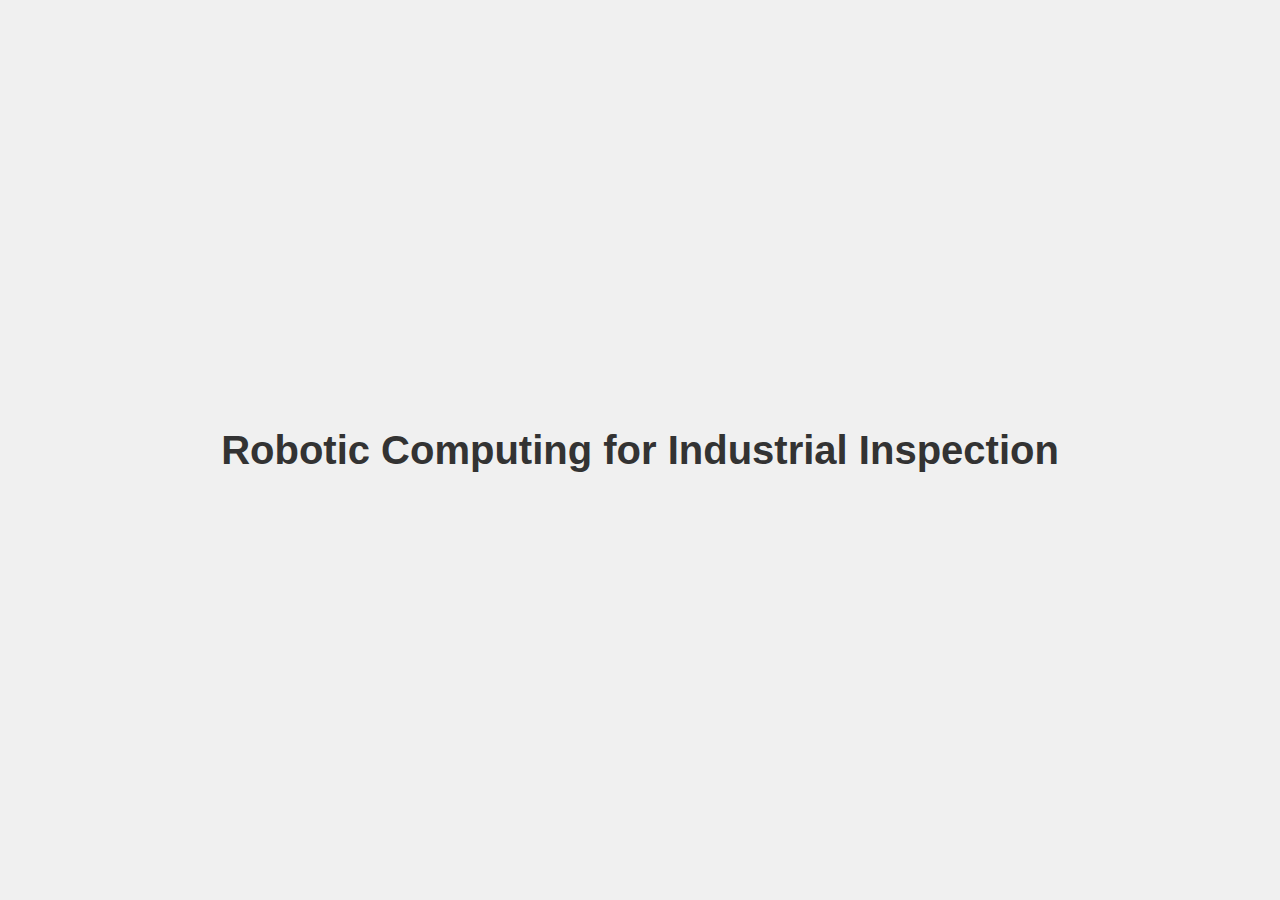
==== commit 4f3c554f: "Update the index.html as simple title" ====
--- a/index.html
+++ b/index.html
@@ -1,886 +1,28 @@
-<!doctype html>
+<!DOCTYPE html>
 <html lang="en">
-    <head>
-        <meta charset="utf-8">
-        <meta name="viewport" content="width=device-width, initial-scale=1">
+<head>
+    <meta charset="UTF-8">
+    <meta name="viewport" content="width=device-width, initial-scale=1.0">
+    <title>Robotic Computing Workshop</title>
+    <style>
+        body, html {
+            height: 100%;
+            margin: 0;
+            font-family: Helvetica, Arial, sans-serif;
+            display: flex;
+            justify-content: center;
+            align-items: center;
+            background-color: #f0f0f0;
+        }
 
-        <meta name="description" content="">
-        <meta name="author" content="">
-
-        <title>Robotic Computing for Industrial Inspection</title>
-
-        <!-- CSS FILES -->
-        <link rel="preconnect" href="https://fonts.googleapis.com">
-        
-        <link rel="preconnect" href="https://fonts.gstatic.com" crossorigin>
-        
-        <link href="https://fonts.googleapis.com/css2?family=DM+Sans:wght@400;500;700&display=swap" rel="stylesheet">
-
-        <link href="css/bootstrap.min.css" rel="stylesheet">
-
-        <link href="css/bootstrap-icons.css" rel="stylesheet">
-
-        <link href="css/templatemo-leadership-event.css" rel="stylesheet">
-        
-    </head>
-    
-    <body>
-
-        <nav class="navbar navbar-expand-lg">
-            <div class="container">
-
-                <button class="navbar-toggler" type="button" data-bs-toggle="collapse" data-bs-target="#navbarNav" aria-controls="navbarNav" aria-expanded="false" aria-label="Toggle navigation">
-                    <span class="navbar-toggler-icon"></span>
-                </button>
-
-                <a href="index.html" class="navbar-brand mx-auto mx-lg-0">
-                    <i class="bi-bullseye brand-logo"></i>
-                    <span class="brand-text">RC4II</span>
-                </a>
-
-                <a class="nav-link custom-btn btn d-lg-none" href="#">Buy Tickets</a>
-
-                <div class="collapse navbar-collapse" id="navbarNav">
-                    <ul class="navbar-nav ms-auto">
-                        <li class="nav-item">
-                            <a class="nav-link click-scroll" href="#section_1">Home</a>
-                        </li>
-
-                        <li class="nav-item">
-                            <a class="nav-link click-scroll" href="#section_2">About</a>
-                        </li>
-
-                        <li class="nav-item">
-                            <a class="nav-link click-scroll" href="#section_3">Speakers</a>
-                        </li>
-
-                        <li class="nav-item">
-                            <a class="nav-link click-scroll" href="#section_4">Schedules</a>
-                        </li>
-
-                        <li class="nav-item">
-                            <a class="nav-link click-scroll" href="#section_5">Pricing</a>
-                        </li>
-
-                        <li class="nav-item">
-                            <a class="nav-link click-scroll" href="#section_6">Venue</a>
-                        </li>
-
-                        <li class="nav-item">
-                            <a class="nav-link click-scroll" href="#section_7">Contact</a>
-                        </li>
-
-                        <li class="nav-item">
-                            <a class="nav-link custom-btn btn d-none d-lg-block" href="#">Buy Tickets</a>
-                        </li>
-                    </ul>
-                <div>
-                        
-            </div>
-        </nav>
-
-        <main>
-
-            <section class="hero" id="section_1">
-                <div class="container">
-                    <div class="row">
-
-                        <div class="col-lg-5 col-12 m-auto">
-                            <div class="hero-text">
-
-                                <h1 class="text-white mb-4"><u class="text-info">Robotic Computing for Industrial Inspection 2024</h1>
-
-                                <div class="d-flex justify-content-center align-items-center">
-                                    <span class="date-text">July 12 to 18, 2022</span>
-
-                                    <span class="location-text">Times Square, NY</span>
-                                </div>
-
-                                <a href="#section_2" class="custom-link bi-arrow-down arrow-icon"></a>
-                            </div>
-                        </div>
-                    </div>
-                </div>
-
-                <div class="video-wrap">
-                    <video autoplay="" loop="" muted="" class="custom-video" poster="">
-                        <source src="videos/pexels-pavel-danilyuk-8716790.mp4" type="video/mp4">
-
-                        Your browser does not support the video tag.
-                    </video>
-                </div>
-            </section>
-
-
-            <section class="highlight">
-                <div class="container">
-                    <div class="row">
-
-                        <div class="col-lg-4 col-md-6 col-12">
-                            <div class="highlight-thumb">
-                                <img src="images/highlight/alexandre-pellaes-6vAjp0pscX0-unsplash.jpg" class="highlight-image img-fluid" alt="">
-
-                                <div class="highlight-info">
-                                    <h3 class="highlight-title">2019 Highlights</h3>
-
-                                    <a href="https://www.youtube.com/templatemo" class="bi-youtube highlight-icon"></a>
-                                </div>
-                            </div>
-                        </div>
-
-                        <div class="col-lg-4 col-md-6 col-12">
-                            <div class="highlight-thumb">
-                                <img src="images/highlight/miguel-henriques--8atMWER8bI-unsplash.jpg" class="highlight-image img-fluid" alt="">
-
-                                <div class="highlight-info">
-                                    <h3 class="highlight-title">2020 Highlights</h3>
-
-                                    <a href="https://www.youtube.com/templatemo" class="bi-youtube highlight-icon"></a>
-                                </div>
-                            </div>
-                        </div>
-
-                        <div class="col-lg-4 col-md-6 col-12">
-                            <div class="highlight-thumb">
-                                <img src="images/highlight/jakob-dalbjorn-cuKJre3nyYc-unsplash.jpg" class="highlight-image img-fluid" alt="">
-
-                                <div class="highlight-info">
-                                    <h3 class="highlight-title">2021 Highlights</h3>
-
-                                    <a href="https://www.youtube.com/templatemo" class="bi-youtube highlight-icon"></a>
-                                </div>
-                            </div>
-                        </div>
-
-                    </div>
-                </div>
-            </section>
-
-
-            <section class="about section-padding" id="section_2">
-                <div class="container">
-                    <div class="row">
-
-                        <div class="col-lg-10 col-12">
-                            <h2 class="mb-4">Our <u class="text-info">Story</u></h2>
-                        </div>
-
-                        <div class="col-lg-6 col-12">
-                            <h3 class="mb-3">The importance of Leadership Conference in 2022</h3>
-
-                            <p>Leadership Event is one-page Bootstrap v5.1.3 CSS layout for your website. Thank you for choosing TemplateMo website where you can instantly download free CSS templates at no cost.</p>
-
-                            <a class="custom-btn custom-border-btn btn custom-link mt-3 me-3" href="#section_3">Meet Speakers</a>
-
-                            <a class="custom-btn btn custom-link mt-3" href="#section_4">Check out Schedule</a>
-                        </div>
-
-                        <div class="col-lg-6 col-12 mt-5 mt-lg-0">
-                            <h4>Lorem ipsum dolor sit amet, consectetur adipiscing elit, sed do eiusmod tempor incididunt ut dolore</h4>
-
-                            <div class="avatar-group border-top py-5 mt-5">
-                                <img src="images/avatar/portrait-good-looking-brunette-young-asian-woman.jpg" class="img-fluid avatar-image" alt="">
-
-                                <img src="images/avatar/happy-asian-man-standing-with-arms-crossed-grey-wall.jpg" class="img-fluid avatar-image avatar-image-left" alt="">
-
-                                <img src="images/avatar/senior-man-white-sweater-eyeglasses.jpg" class="img-fluid avatar-image avatar-image-left" alt="">
-
-                                <img src="images/avatar/pretty-smiling-joyfully-female-with-fair-hair-dressed-casually-looking-with-satisfaction.jpg" class="img-fluid avatar-image avatar-image-left" alt="">
-
-                                <p class="d-inline">120+ People are attending with us</p>
-                            </div>
-                        </div>
-
-                    </div>
-                </div>
-            </section>
-
-
-            <section class="speakers section-padding" id="section_3">
-                <div class="container">
-                    <div class="row">
-
-                        <div class="col-lg-6 col-12 d-flex flex-column justify-content-center align-items-center">
-                            <div class="speakers-text-info">
-                                <h2 class="mb-4">Our <u class="text-info">Speakers</u></h2>
-
-                                <p>Lorem ipsum dolor sit amet, consectetur adipiscing elit, sed do eiusmod tempor incididunt ut dolore</p>
-                            </div>
-                        </div>
-
-                        <div class="col-lg-6 col-12">
-                            <div class="speakers-thumb">
-                                <img src="images/avatar/happy-asian-man-standing-with-arms-crossed-grey-wall.jpg" class="img-fluid speakers-image" alt="">
-
-                                <small class="speakers-featured-text">Featured</small>
-
-                                <div class="speakers-info">
-
-                                    <h5 class="speakers-title mb-0">Logan Wilson</h5>
-
-                                    <p class="speakers-text mb-0">CEO / Founder</p>
-
-                                    <ul class="social-icon">
-                                        <li><a href="#" class="social-icon-link bi-facebook"></a></li>
-
-                                        <li><a href="#" class="social-icon-link bi-instagram"></a></li>
-
-                                        <li><a href="#" class="social-icon-link bi-google"></a></li>
-                                    </ul>
-                                </div>
-                            </div>
-                        </div>
-
-                        <div class="col-lg-12 col-12">
-                            <div class="row">
-                                <div class="col-lg-3 col-md-6 col-12">
-                                    <div class="speakers-thumb speakers-thumb-small">
-                                        <img src="images/avatar/portrait-good-looking-brunette-young-asian-woman.jpg" class="img-fluid speakers-image" alt="">
-
-                                        <div class="speakers-info">
-                                            <h5 class="speakers-title mb-0">Natalie</h5>
-
-                                            <p class="speakers-text mb-0">Event Planner</p>
-
-                                            <ul class="social-icon">
-                                                <li><a href="#" class="social-icon-link bi-facebook"></a></li>
-
-                                                <li><a href="#" class="social-icon-link bi-instagram"></a></li>
-                                            </ul>
-                                        </div>
-                                    </div>
-                                </div>
-
-                                <div class="col-lg-3 col-md-6 col-12">
-                                    <div class="speakers-thumb speakers-thumb-small">
-                                        <img src="images/avatar/senior-man-white-sweater-eyeglasses.jpg" class="img-fluid speakers-image" alt="">
-
-                                        <div class="speakers-info">
-                                            <h5 class="speakers-title mb-0">Thomas</h5>
-
-                                            <p class="speakers-text mb-0">Startup Coach</p>
-
-                                            <ul class="social-icon">
-                                                <li><a href="#" class="social-icon-link bi-instagram"></a></li>
-
-                                                <li><a href="#" class="social-icon-link bi-whatsapp"></a></li>
-                                            </ul>
-                                        </div>
-                                    </div>
-                                </div>
-
-                                <div class="col-lg-3 col-md-6 col-12">
-                                    <div class="speakers-thumb speakers-thumb-small">
-                                        <img src="images/avatar/pretty-smiling-joyfully-female-with-fair-hair-dressed-casually-looking-with-satisfaction.jpg" class="img-fluid speakers-image" alt="">
-
-                                        <div class="speakers-info">
-                                            <h5 class="speakers-title mb-0">Isabella</h5>
-
-                                            <p class="speakers-text mb-0">Event Manager</p>
-
-                                            <ul class="social-icon">
-                                                <li><a href="#" class="social-icon-link bi-facebook"></a></li>
-
-                                                <li><a href="#" class="social-icon-link bi-instagram"></a></li>
-
-                                                <li><a href="#" class="social-icon-link bi-whatsapp"></a></li>
-                                            </ul>
-                                        </div>
-                                    </div>
-                                </div>
-
-                                <div class="col-lg-3 col-md-6 col-12">
-                                    <div class="speakers-thumb speakers-thumb-small">
-                                        <img src="images/avatar/indoor-shot-beautiful-happy-african-american-woman-smiling-cheerfully-keeping-her-arms-folded-relaxing-indoors-after-morning-lectures-university.jpg" class="img-fluid speakers-image" alt="">
-
-                                        <div class="speakers-info">
-                                            <h5 class="speakers-title mb-0">Samantha</h5>
-
-                                            <p class="speakers-text mb-0">Top Level Speaker</p>
-
-                                            <ul class="social-icon">
-                                                <li><a href="#" class="social-icon-link bi-instagram"></a></li>
-
-                                                <li><a href="#" class="social-icon-link bi-whatsapp"></a></li>
-                                            </ul>
-                                        </div>
-                                    </div>
-                                </div>
-                            </div>
-                        </div>
-
-                    </div>
-                </div>
-            </section>
-
-
-            <section class="schedule section-padding" id="section_4">
-                <div class="container">
-                    <div class="row">
-
-                        <div class="col-lg-12 col-12">
-                            <h2 class="mb-5 text-center">Next <u class="text-info">Schedules</u></h2>
-
-                            <nav>
-                                <div class="nav nav-tabs align-items-baseline" id="nav-tab" role="tablist">
-                                    <button class="nav-link active" id="nav-DayOne-tab" data-bs-toggle="tab" data-bs-target="#nav-DayOne" type="button" role="tab" aria-controls="nav-DayOne" aria-selected="true">
-                                        <h3>
-                                            <span>Day One</span>
-                                            <small>July 12, 2022</small>
-                                        </h3>
-                                    </button>
-
-                                    <button class="nav-link" id="nav-DayTwo-tab" data-bs-toggle="tab" data-bs-target="#nav-DayTwo" type="button" role="tab" aria-controls="nav-DayTwo" aria-selected="false">
-                                        <h3>
-                                            <span>Day Two</span>
-                                            <small>July 14, 2022</small>
-                                        </h3>
-                                    </button>
-
-                                    <button class="nav-link" id="nav-DayThree-tab" data-bs-toggle="tab" data-bs-target="#nav-DayThree" type="button" role="tab" aria-controls="nav-DayThree" aria-selected="false">
-                                        <h3>
-                                            <span>Day Three</span>
-                                            <small>July 16, 2022</small>
-                                        </h3>
-                                    </button>
-
-                                    <button class="nav-link" id="nav-DayFour-tab" data-bs-toggle="tab" data-bs-target="#nav-DayFour" type="button" role="tab" aria-controls="nav-DayFour" aria-selected="false">
-                                        <h3>
-                                            <span>Day Four</span>
-                                            <small>July 18, 2022</small>
-                                        </h3>
-                                    </button>
-                                </div>
-                            </nav>
-
-                            <div class="tab-content mt-5" id="nav-tabContent">
-                                <div class="tab-pane fade show active" id="nav-DayOne" role="tabpanel" aria-labelledby="nav-DayOne-tab">
-                                    <div class="row border-bottom pb-5 mb-5">
-                                        <div class="col-lg-4 col-12">
-                                            <img src="images/schedule/fabian-friedrich-JDUVM9_VaZE-unsplash.jpg" class="schedule-image img-fluid" alt="">
-                                        </div>
-
-                                        <div class="col-lg-8 col-12 mt-3 mt-lg-0">
-                                            
-                                            <h4 class="mb-2">Startup Development Ideas</h4>
-
-                                            <p>You are free to download any HTML CSS template from TemplateMo website. You can use any template for business purposes. You are not allowed to redistribute the downloadable ZIP file on any other template website. Thank you.</p>
-
-                                            <div class="d-flex align-items-center mt-4">
-                                                <div class="avatar-group d-flex">
-                                                    <img src="images/avatar/happy-asian-man-standing-with-arms-crossed-grey-wall.jpg" class="img-fluid avatar-image" alt="">
-
-                                                    <div class="ms-3">
-                                                        Logan Wilson
-                                                        <p class="speakers-text mb-0">CEO / Founder</p>
-                                                    </div>
-                                                </div>
-
-                                                <span class="mx-3 mx-lg-5">
-                                                    <i class="bi-clock me-2"></i>
-                                                    9:00 - 9:45 AM
-                                                </span>
-
-                                                <span class="mx-1 mx-lg-5">
-                                                    <i class="bi-layout-sidebar me-2"></i>
-                                                    Conference Hall 3
-                                                </span>
-                                            </div>
-                                        </div>
-                                    </div>
-
-                                    <div class="row border-bottom pb-5 mb-5">
-                                        <div class="col-lg-4 col-12">
-                                            <img src="images/schedule/clayton-cardinalli-JMoFpdqL3XM-unsplash.jpg" class="schedule-image img-fluid" alt="">
-                                        </div>
-
-                                        <div class="col-lg-8 col-12 mt-3 mt-lg-0">
-                                            <h4 class="mb-2">Introduction to Online Businesses</h4>
-
-                                            <p>Quisque mollis, ante non semper ultricies, nulla sapien sollicitudin augue, id scelerisque nunc turpis nec urna. Class aptent taciti sociosqu ad litora.</p>
-
-                                            <div class="d-flex align-items-center mt-4">
-                                                <div class="avatar-group d-flex">
-                                                    <img src="images/avatar/portrait-good-looking-brunette-young-asian-woman.jpg" class="img-fluid avatar-image" alt="">
-
-                                                    <div class="ms-3">
-                                                    Natalie
-                                                    <p class="speakers-text mb-0">Event Planner</p>
-                                                </div>
-                                                </div>
-
-                                                <span class="mx-3 mx-lg-5">
-                                                    <i class="bi-clock me-2"></i>
-                                                    10:00 - 10:45 AM
-                                                </span>
-
-                                                <span class="mx-1 mx-lg-5">
-                                                    <i class="bi-layout-sidebar me-2"></i>
-                                                    100-D Room
-                                                </span>
-                                            </div>
-                                        </div>
-                                    </div>
-
-                                    <div class="row">
-                                        <div class="col-lg-4 col-12">
-                                            <img src="images/schedule/business-woman-making-presentation-office.jpg" class="schedule-image img-fluid" alt="">
-                                        </div>
-
-                                        <div class="col-lg-8 col-12 mt-3 mt-lg-0">
-                                            <h4 class="mb-2">Bootstrapping Startup</h4>
-
-                                            <p>Class aptent taciti sociosqu ad litora torquent per conubia nostra, per inceptos himenaeos. Ut consequat purus posuere tortor efficitur, sit amet dignissim libero aliquam.</p>
-
-                                            <div class="d-flex align-items-center mt-4">
-                                                <div class="avatar-group d-flex">
-                                                    <img src="images/avatar/senior-man-white-sweater-eyeglasses.jpg" class="img-fluid avatar-image" alt="">
-
-                                                    <div class="ms-3">
-                                                    Thomas
-                                                    <p class="speakers-text mb-0">Startup Coach</p>
-                                                </div>
-                                                </div>
-
-                                                <span class="mx-3 mx-lg-5">
-                                                    <i class="bi-clock me-2"></i>
-                                                    11:00 - 11:45 AM
-                                                </span>
-
-                                                <span class="mx-1 mx-lg-5">
-                                                    <i class="bi-layout-sidebar me-2"></i>
-                                                    100-B Room
-                                                </span>
-                                            </div>
-                                        </div>
-                                    </div>
-                                </div>
-
-                                <div class="tab-pane fade" id="nav-DayTwo" role="tabpanel" aria-labelledby="nav-DayTwo-tab">
-                                    <div class="row border-bottom pb-5 mb-5">
-                                        <div class="col-lg-4 col-12">
-                                            <img src="images/schedule/people-smiling-while-conference-room.jpg" class="schedule-image img-fluid" alt="">
-                                        </div>
-
-                                        <div class="col-lg-8 col-12 mt-3 mt-lg-0">
-                                            
-                                            <h4 class="mb-2">Building a famous company</h4>
-
-                                            <p>Quisque mollis, ante non semper ultricies, nulla sapien sollicitudin augue, id scelerisque nunc turpis nec urna. Class aptent taciti sociosqu ad litora torquent per conubia.</p>
-
-                                            <div class="d-flex align-items-center mt-4">
-                                                <div class="avatar-group d-flex">
-                                                    <img src="images/avatar/pretty-smiling-joyfully-female-with-fair-hair-dressed-casually-looking-with-satisfaction.jpg" class="img-fluid avatar-image" alt="">
-
-                                                    <div class="ms-3">
-                                                        Isabella
-                                                        <p class="speakers-text mb-0">Event Manager</p>
-                                                    </div>
-                                                </div>
-
-                                                <span class="mx-3 mx-lg-5">
-                                                    <i class="bi-clock me-2"></i>
-                                                    9:00 - 9:45 AM
-                                                </span>
-
-                                                <span class="mx-1 mx-lg-5">
-                                                    <i class="bi-layout-sidebar me-2"></i>
-                                                    Conference Hall 2
-                                                </span>
-                                            </div>
-                                        </div>
-                                    </div>
-
-                                    <div class="row">
-                                        <div class="col-lg-4 col-12">
-                                            <img src="images/schedule/jason-goodman-bzqU01v-G54-unsplash.jpg" class="schedule-image img-fluid" alt="">
-                                        </div>
-
-                                        <div class="col-lg-8 col-12 mt-3 mt-lg-0">
-                                            <h4 class="mb-2">Dev Ops life in corporate</h4>
-
-                                            <p>Quisque mollis, ante non semper ultricies, nulla sapien sollicitudin augue, id scelerisque nunc turpis nec urna. Class aptent taciti sociosqu ad litora torquent per conubia nostra.</p>
-
-                                            <div class="d-flex align-items-center mt-4">
-                                                <div class="avatar-group d-flex">
-                                                    <img src="images/avatar/indoor-shot-beautiful-happy-african-american-woman-smiling-cheerfully-keeping-her-arms-folded-relaxing-indoors-after-morning-lectures-university.jpg" class="img-fluid avatar-image" alt="">
-
-                                                    <div class="ms-3">
-                                                    Samantha
-                                                    <p class="speakers-text mb-0">Top Level Speaker</p>
-                                                </div>
-                                                </div>
-
-                                                <span class="mx-3 mx-lg-5">
-                                                    <i class="bi-clock me-2"></i>
-                                                    10:00 - 10:45 AM
-                                                </span>
-
-                                                <span class="mx-1 mx-lg-5">
-                                                    <i class="bi-layout-sidebar me-2"></i>
-                                                    100-A Room
-                                                </span>
-                                            </div>
-                                        </div>
-                                    </div>
-                                </div>
-
-                                <div class="tab-pane fade" id="nav-DayThree" role="tabpanel" aria-labelledby="nav-DayThree-tab">
-                                    <div class="row border-bottom pb-5 mb-5">
-                                        <div class="col-lg-4 col-12">
-                                            <img src="images/schedule/people-smiling-while-conference-room.jpg" class="schedule-image img-fluid" alt="">
-                                        </div>
-
-                                        <div class="col-lg-8 col-12 mt-3 mt-lg-0">
-                                            
-                                            <h4 class="mb-2">Maintaining a successful business</h4>
-
-                                            <p>Quisque mollis, ante non semper ultricies, nulla sapien sollicitudin augue, id scelerisque nunc turpis nec urna. Class aptent taciti sociosqu.</p>
-
-                                            <div class="d-flex align-items-center mt-4">
-                                                <div class="avatar-group d-flex">
-                                                    <img src="images/avatar/pretty-smiling-joyfully-female-with-fair-hair-dressed-casually-looking-with-satisfaction.jpg" class="img-fluid avatar-image" alt="">
-
-                                                    <div class="ms-3">
-                                                        Isabella
-                                                        <p class="speakers-text mb-0">Event Manager</p>
-                                                    </div>
-                                                </div>
-
-                                                <span class="mx-3 mx-lg-5">
-                                                    <i class="bi-clock me-2"></i>
-                                                    9:00 - 9:45 AM
-                                                </span>
-
-                                                <span class="mx-1 mx-lg-5">
-                                                    <i class="bi-layout-sidebar me-2"></i>
-                                                    Conference Hall 1
-                                                </span>
-                                            </div>
-                                        </div>
-                                    </div>
-
-                                    <div class="row">
-                                        <div class="col-lg-4 col-12">
-                                            <img src="images/schedule/jason-goodman-bzqU01v-G54-unsplash.jpg" class="schedule-image img-fluid" alt="">
-                                        </div>
-
-                                        <div class="col-lg-8 col-12 mt-3 mt-lg-0">
-                                            <h4 class="mb-2">Working Life in Corporate Environment</h4>
-
-                                            <p>Quisque mollis, ante non semper ultricies, nulla sapien sollicitudin augue, id scelerisque nunc turpis nec urna.</p>
-
-                                            <div class="d-flex align-items-center mt-4">
-                                                <div class="avatar-group d-flex">
-                                                    <img src="images/avatar/indoor-shot-beautiful-happy-african-american-woman-smiling-cheerfully-keeping-her-arms-folded-relaxing-indoors-after-morning-lectures-university.jpg" class="img-fluid avatar-image" alt="">
-
-                                                    <div class="ms-3">
-                                                    Samantha
-                                                    <p class="speakers-text mb-0">Top Level Speaker</p>
-                                                </div>
-                                                </div>
-
-                                                <span class="mx-3 mx-lg-5">
-                                                    <i class="bi-clock me-2"></i>
-                                                    10:00 - 10:45 AM
-                                                </span>
-
-                                                <span class="mx-1 mx-lg-5">
-                                                    <i class="bi-layout-sidebar me-2"></i>
-                                                    100-C Room
-                                                </span>
-                                            </div>
-                                        </div>
-                                    </div>
-                                </div>
-
-                                <div class="tab-pane fade" id="nav-DayFour" role="tabpanel" aria-labelledby="nav-DayFour-tab">
-                                    <div class="row">
-                                        <div class="col-lg-4 col-12">
-                                            <img src="images/schedule/jeshoots-com-TWRCH-GaKr4-unsplash.jpg" class="schedule-image img-fluid" alt="">
-                                        </div>
-
-                                        <div class="col-lg-8 col-12 mt-3 mt-lg-0">
-                                            <h4 class="mb-2">After Party at the fullest</h4>
-
-                                            <p>There is a plenty of great HTML CSS templates available at TemplateMo.com website for your businesses. You can download, edit and use any template for any purpose. Please let us know <a rel="nofollow" href="https://templatemo.com/contact" target="_parent"><u>your feedback via Email</u></a>. Thank you.</p>
-
-                                            <div class="d-flex align-items-center mt-4">
-
-                                                <span>
-                                                    <i class="bi-clock me-2"></i>
-                                                    8:00 - 9:00 AM
-                                                </span>
-
-                                                <span class="mx-1 mx-lg-5">
-                                                    <i class="bi-layout-sidebar me-2"></i>
-                                                    Conference Hall 2
-                                                </span>
-                                            </div>
-                                        </div>
-                                    </div>
-                                </div>
-
-                            </div>
-                        </div>
-
-                    </div>
-                </div>
-            </section>
-
-            <section class="call-to-action section-padding">
-                <div class="container">
-                    <div class="row align-items-center">
-
-                        <div class="col-lg-7 col-12">
-                            <h2 class="text-white mb-4">Become an <u class="text-info">event speaker?</u></h2>
-
-                            <p class="text-white">Lorem ipsum dolor sit amet, consectetur adipiscing elit, sed do eiusmod tempor incididunt ut dolore</p>
-                        </div>
-
-                        <div class="col-lg-3 col-12 ms-lg-auto mt-4 mt-lg-0">
-                            <a href="#section_5" class="custom-btn btn">Register Today</a>
-                        </div>
-
-                    </div>
-                </div>
-            </section>
-
-            <section class="pricing section-padding" id="section_5">
-                <div class="container">
-                    <div class="row">
-
-                        <div class="col-lg-10 col-12 text-center mx-auto mb-5">
-                            <h2>Get Your <u class="text-info">Tickets</u></h2>
-                        </div>
-
-                        <div class="col-lg-4 col-md-6 col-12 mb-5 mb-lg-0">
-                            <div class="pricing-thumb bg-white shadow-lg">                                
-                                <div class="pricing-title-wrap d-flex align-items-center">
-
-                                    <h4 class="pricing-title text-white mb-0">Early Bird</h4>
-
-                                    <h5 class="pricing-small-title text-white mb-0 ms-auto">$640</h5>
-                                </div>
-
-                                <div class="pricing-body">
-                                    <p>
-                                        <i class="bi-cup me-2"></i> All-Day Coffee + Snacks
-                                    </p>
-
-                                    <p>
-                                        <i class="bi-controller me-2"></i> After Party
-                                    </p>
-
-                                    <p>
-                                        <i class="bi-chat-square me-2"></i> 24/7 Support
-                                    </p>
-
-                                    <div class="border-bottom pb-3 mb-4"></div>
-
-                                    <p>Quick group meetings for multiple teams</p>
-
-                                    <a class="custom-btn btn mt-3" href="#">Buy Tickets</a>
-                                </div>
-                            </div>
-                        </div>
-
-                        <div class="col-lg-4 col-md-6 col-12 mb-5 mb-lg-0">
-                            <div class="pricing-thumb bg-white shadow-lg">                                
-                                <div class="pricing-title-wrap d-flex align-items-center">
-
-                                    <h4 class="pricing-title text-white mb-0">Gold</h4>
-
-                                    <h5 class="pricing-small-title text-white mb-0 ms-auto">$840</h5>
-                                </div>
-
-                                <div class="pricing-body">
-                                    <p>
-                                        <i class="bi-cup me-2"></i> All-Day Coffee + Snacks
-                                    </p>
-
-                                    <p>
-                                        <i class="bi-boombox me-2"></i> Group Meetings + After Party
-                                    </p>
-
-                                    <p>
-                                        <i class="bi-chat-square me-2"></i> 24/7 Support + Instant Chats
-                                    </p>
-
-                                    <div class="border-bottom pb-3 mb-4"></div>
-
-                                    <p>Quick group meetings for multiple teams</p>
-
-                                    <a class="custom-btn btn mt-3" href="#">Buy Tickets</a>
-                                </div>
-                            </div>
-                        </div>
-
-                        <div class="col-lg-4 col-md-6 col-12">
-                            <div class="pricing-thumb bg-white shadow-lg">                                
-                                <div class="pricing-title-wrap d-flex align-items-center">
-
-                                    <h4 class="pricing-title text-white mb-0">Platinum</h4>
-
-                                    <h5 class="pricing-small-title text-white mb-0 ms-auto">$1,240</h5>
-                                </div>
-
-                                <div class="pricing-body">
-                                    <p>
-                                        <i class="bi-cash me-2"></i> Cashback $200
-                                    </p>
-
-                                    <p>
-                                        <i class="bi-boombox me-2"></i> Private Meetings + After Party
-                                    </p>
-
-                                    <p>
-                                        <i class="bi-chat-square me-2"></i> 24/7 Support + Instant Chats
-                                    </p>
-
-                                    <div class="border-bottom pb-3 mb-4"></div>
-
-                                    <p>group talks and private chats for multiple teams</p>
-
-                                    <a class="custom-btn btn mt-3" href="#">Buy Tickets</a>
-                                </div>
-                            </div>
-                        </div>
-
-                    </div>
-                </div>
-            </section>
-
-            <section class="venue section-padding" id="section_6">
-                <div class="container">
-                    <div class="row">
-
-                        <div class="col-lg-12 col-12">
-                            <h2 class="mb-5">Here you go <u class="text-info">Venue</u></h2>
-                        </div>
-
-                        <div class="col-lg-6 col-12">
-                            <iframe class="google-map" src="https://www.google.com/maps/embed?pb=!1m18!1m12!1m3!1d1511.091461689997!2d-73.9866630916883!3d40.758001294831736!2m3!1f0!2f0!3f0!3m2!1i1024!2i768!4f13.1!3m3!1m2!1s0x89c25855a96da09d%3A0x860bf5a5e1a00a68!2sTimes%20Square%2C%20New%20York%2C%20NY%2010036%2C%20USA!5e0!3m2!1sen!2ssg!4v1643035529098!5m2!1sen!2ssg" width="100%" height="371.59" allowfullscreen="" loading="lazy"></iframe>
-                        </div>
-
-                        <div class="col-lg-6 col-12 mt-5 mt-lg-0">
-                            <div class="venue-thumb bg-white shadow-lg">
-                                
-                                <div class="venue-info-title">
-                                    <h2 class="text-white mb-0">Times Square</h2>
-                                </div>
-
-                                <div class="venue-info-body">
-                                    <h4 class="d-flex">
-                                        <i class="bi-geo-alt me-2"></i> 
-                                        <span>102 South. 7th Street, New York, NY 10036, USA</span>
-                                    </h4>
-
-                                    <h5 class="mt-4 mb-3">
-                                        <a href="mailto:hello@yourgmail.com">
-                                            <i class="bi-envelope me-2"></i>
-                                            hi@company.com
-                                        </a>
-                                    </h5>
-
-                                    <h5 class="mb-0">
-                                        <a href="tel: 305-240-9671">
-                                            <i class="bi-telephone me-2"></i>
-                                            010-020-0340
-                                        </a>
-                                    </h5>
-                                </div>
-                            </div>
-                        </div>
-
-                    </div>
-                </div>
-            </section>
-
-            <section class="contact section-padding" id="section_7">
-                <div class="container">
-                    <div class="row">
-
-                        <div class="col-lg-8 col-12 mx-auto">
-                            <form class="custom-form contact-form bg-white shadow-lg" action="#" method="post" role="form">
-                                <h2>Please Say Hi</h2>
-
-                                <div class="row">
-                                    <div class="col-lg-4 col-md-4 col-12">                                    
-                                        <input type="text" name="name" id="name" class="form-control" placeholder="Name" required="">
-                                    </div>
-
-                                    <div class="col-lg-4 col-md-4 col-12">         
-                                        <input type="email" name="email" id="email" pattern="[^ @]*@[^ @]*" class="form-control" placeholder="Email" required="">
-                                    </div>
-
-                                    <div class="col-lg-4 col-md-4 col-12">                                    
-                                        <input type="text" name="subject" id="subject" class="form-control" placeholder="Subject">
-                                    </div>
-
-                                    <div class="col-12">
-                                        <textarea class="form-control" rows="5" id="message" name="message" placeholder="Message"></textarea>
-
-                                        <button type="submit" class="form-control">Submit</button>
-                                    </div>
-
-                                </div>
-                            </form>
-                        </div>
-
-                    </div>
-                </div>
-            </section>
-
-        </main>
-
-        <footer class="site-footer">
-            <div class="container">
-                <div class="row align-items-center">
-
-                    <div class="col-lg-12 col-12 border-bottom pb-5 mb-5">
-                        <div class="d-flex">
-                            <a href="index.html" class="navbar-brand">
-                                <i class="bi-bullseye brand-logo"></i>
-                                <span class="brand-text">Leadership <br> Event</span>
-                            </a>
-
-                            <ul class="social-icon ms-auto">
-                                <li><a href="#" class="social-icon-link bi-facebook"></a></li>
-
-                                <li><a href="#" class="social-icon-link bi-instagram"></a></li>
-
-                                <li><a href="#" class="social-icon-link bi-whatsapp"></a></li>
-
-                                <li><a href="#" class="social-icon-link bi-youtube"></a></li>
-                            </ul>
-                        </div>
-                    </div>
-
-                    <div class="col-lg-7 col-12">
-                        <ul class="footer-menu d-flex flex-wrap">
-                            <li class="footer-menu-item"><a href="#" class="footer-menu-link">Our Story</a></li>
-
-                            <li class="footer-menu-item"><a href="#" class="footer-menu-link">Code of Conduct</a></li>
-
-                            <li class="footer-menu-item"><a href="#" class="footer-menu-link">Privacy and Terms</a></li>
-
-                            <li class="footer-menu-item"><a href="#" class="footer-menu-link">Contact</a></li>
-                        </ul>
-                    </div>
-
-                    
-
-                </div>
-            </div>
-        </footer>
-
-        <!-- JAVASCRIPT FILES -->
-        <script src="js/jquery.min.js"></script>
-        <script src="js/bootstrap.min.js"></script>
-        <script src="js/jquery.sticky.js"></script>
-        <script src="js/click-scroll.js"></script>
-        <script src="js/custom.js"></script>
-
-    </body>
+        h1 {
+            font-size: 2.5em;
+            text-align: center;
+            color: #333;
+        }
+    </style>
+</head>
+<body>
+    <h1>Robotic Computing for Industrial Inspection</h1>
+</body>
 </html>
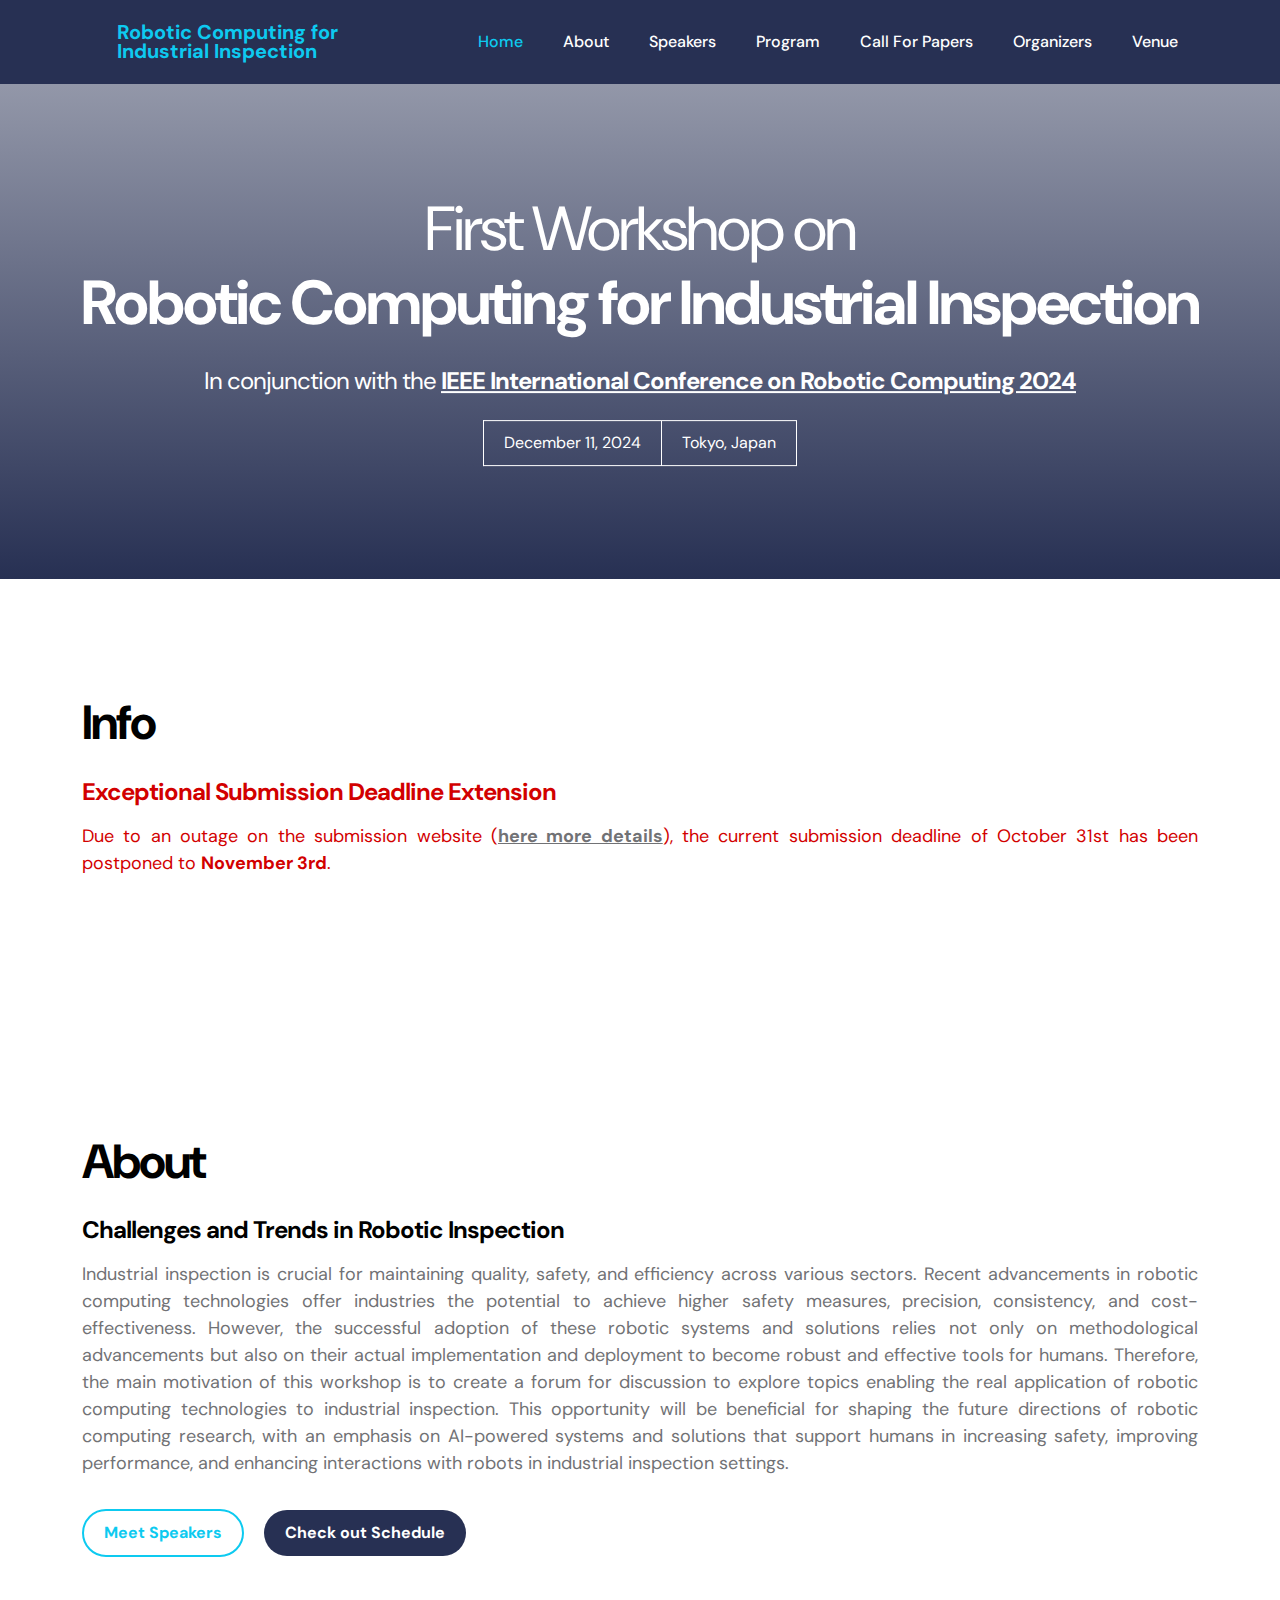
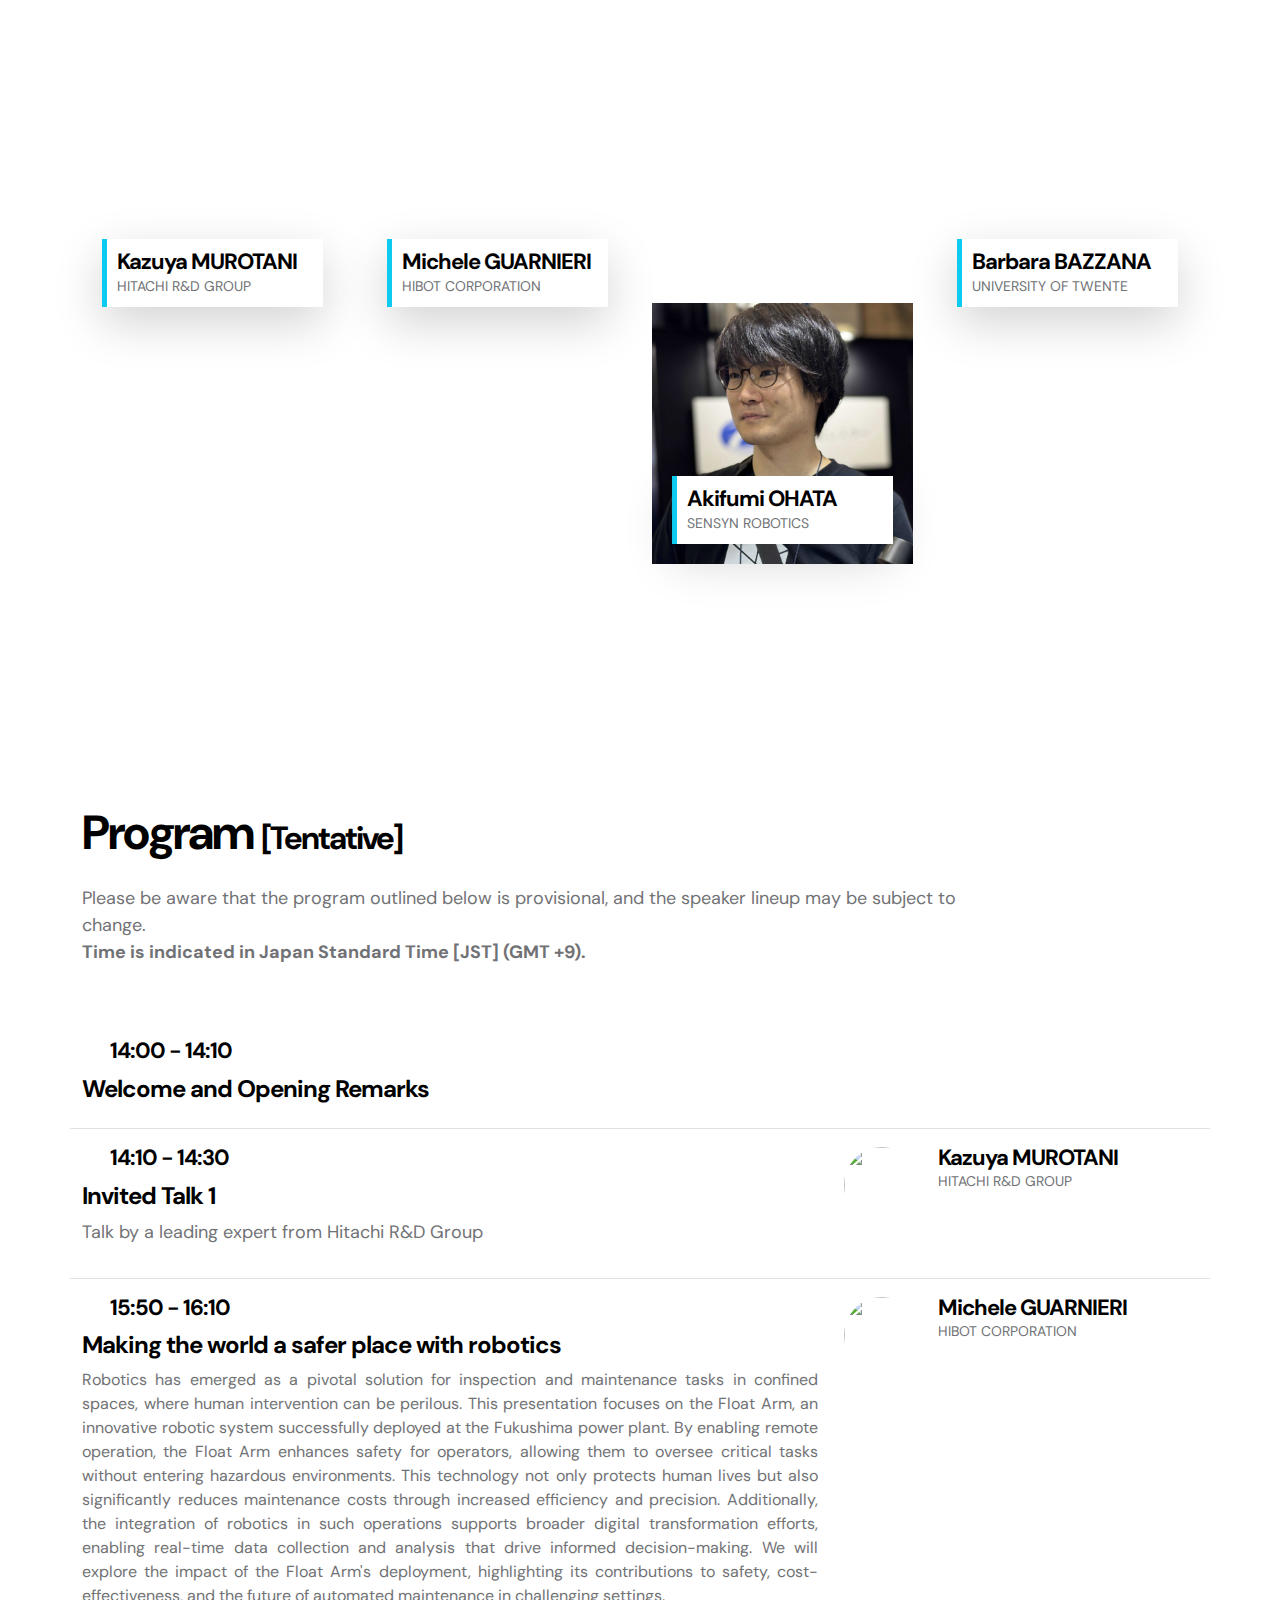
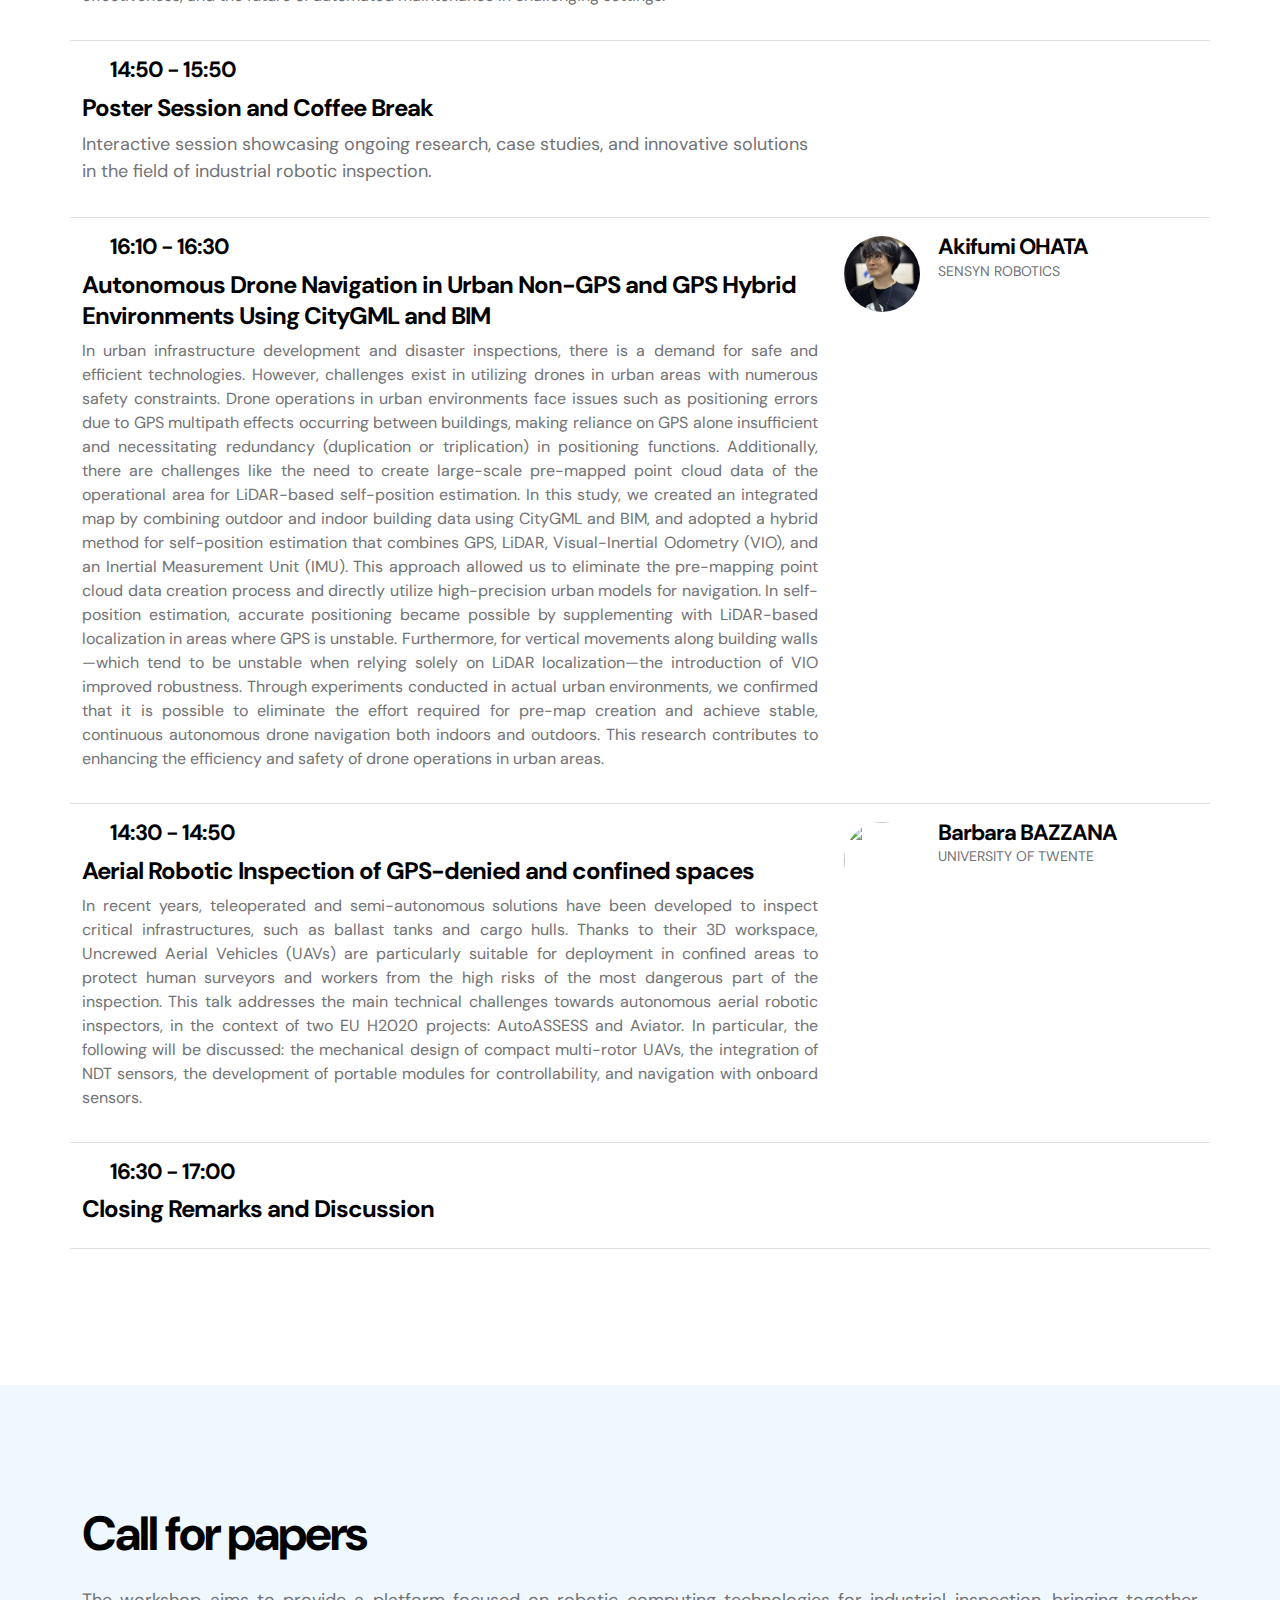
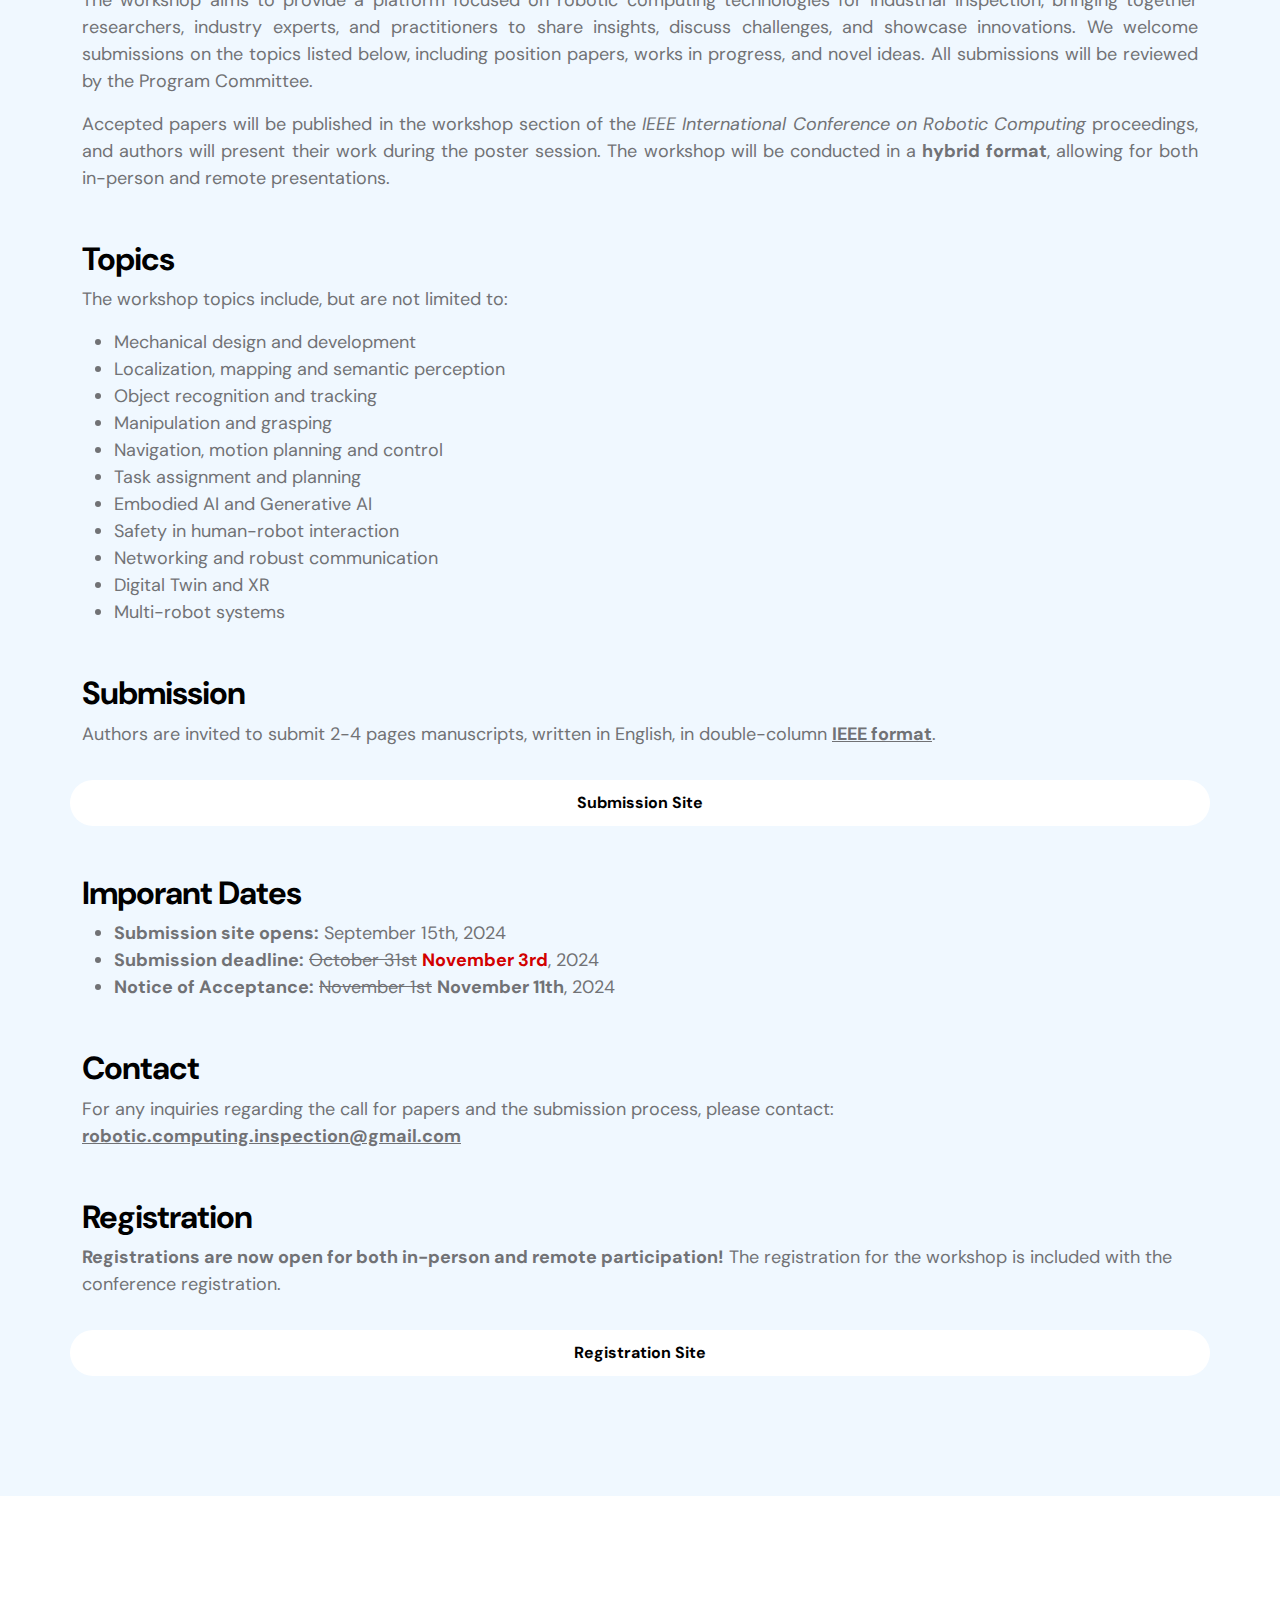
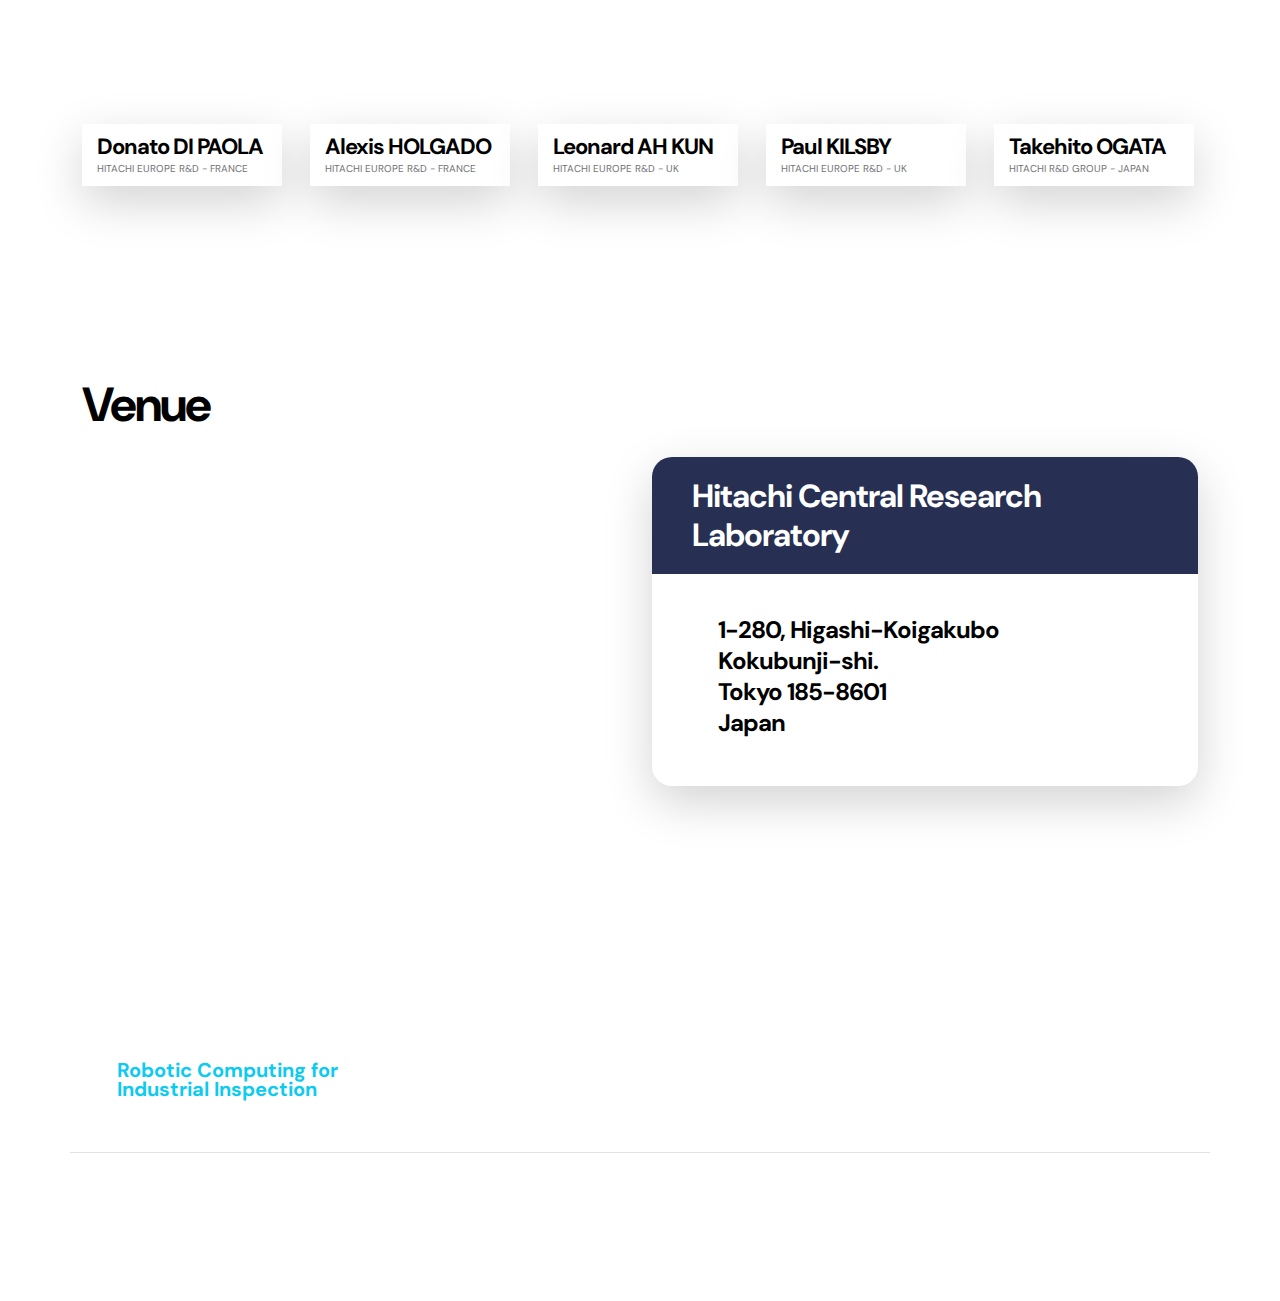
==== commit b3bf5422: "Updated speakers and program" ====
--- a/index.html
+++ b/index.html
@@ -1,28 +1,545 @@
-<!DOCTYPE html>
+<!doctype html>
 <html lang="en">
-<head>
-    <meta charset="UTF-8">
-    <meta name="viewport" content="width=device-width, initial-scale=1.0">
-    <title>Robotic Computing Workshop</title>
-    <style>
-        body, html {
-            height: 100%;
-            margin: 0;
-            font-family: Helvetica, Arial, sans-serif;
-            display: flex;
-            justify-content: center;
-            align-items: center;
-            background-color: #f0f0f0;
-        }
-
-        h1 {
-            font-size: 2.5em;
-            text-align: center;
-            color: #333;
-        }
-    </style>
-</head>
-<body>
-    <h1>Robotic Computing for Industrial Inspection</h1>
-</body>
+    <head>
+        <meta charset="utf-8">
+        <meta name="viewport" content="width=device-width, initial-scale=1">
+
+        <meta name="description" content="">
+        <meta name="author" content="">
+
+        <title>Robotic Computing for Industrial Inspection</title>
+
+        <link rel="shortcut icon" type="image/x-icon" href="images/robot.svg" />
+
+        <!-- CSS FILES -->
+        <link rel="preconnect" href="https://fonts.googleapis.com">
+        
+        <link rel="preconnect" href="https://fonts.gstatic.com" crossorigin>
+        
+        <link href="https://fonts.googleapis.com/css2?family=DM+Sans:wght@400;500;700&display=swap" rel="stylesheet">
+
+        <link href="css/bootstrap.min.css" rel="stylesheet">
+
+        <link href="css/bootstrap-icons.css" rel="stylesheet">
+
+        <link href="css/template-event.css" rel="stylesheet">
+        
+    </head>
+    
+    <body>
+
+        <nav class="navbar navbar-expand-lg">
+            <div class="container">
+
+                <button class="navbar-toggler" type="button" data-bs-toggle="collapse" data-bs-target="#navbarNav" aria-controls="navbarNav" aria-expanded="false" aria-label="Toggle navigation">
+                    <span class="navbar-toggler-icon"></span>
+                </button>
+
+                <a href="index.html" class="navbar-brand mx-auto mx-lg-0">
+                    <i class="bi-robot brand-logo"></i>
+                    <span class="brand-text">Robotic Computing for<br> Industrial Inspection</span>
+                </a>
+
+                <div class="collapse navbar-collapse" id="navbarNav">
+                    <ul class="navbar-nav ms-auto">
+                        <li class="nav-item">
+                            <a class="nav-link click-scroll" href="#section_1">Home</a>
+                        </li>
+
+                        <li class="nav-item">
+                            <a class="nav-link click-scroll" href="#section_2">About</a>
+                        </li>
+
+                        <li class="nav-item">
+                            <a class="nav-link click-scroll" href="#section_3">Speakers</a>
+                        </li>
+
+                        <li class="nav-item">
+                            <a class="nav-link click-scroll" href="#section_4">Program</a>
+                        </li>
+
+                        <li class="nav-item">
+                            <a class="nav-link click-scroll" href="#section_5">Call For Papers</a>
+                        </li>
+
+                        <li class="nav-item">
+                            <a class="nav-link click-scroll" href="#section_6">Organizers</a>
+                        </li>
+                        
+                        <li class="nav-item">
+                            <a class="nav-link click-scroll" href="#section_7">Venue</a>
+                        </li>
+
+                    </ul>
+                <div>
+                        
+            </div>
+        </nav>
+
+        <main>
+
+            <section class="hero" id="section_1">
+                <div class="container">
+                    <div class="row">
+
+                        <div class="col-lg-5 col-12 m-auto">
+                            <div class="hero-text">
+
+                                <h1 class="text-white mb-4">  <span style="font-weight: normal">First Workshop on</span><br>Robotic Computing for Industrial Inspection</h1>
+                                <h5 class="text-white mb-4">  <span style="font-weight: normal">In conjunction with the</span> <a class="hero-link" href="https://www.ieee-irc.org/">IEEE International Conference on Robotic Computing 2024</a></h5>
+
+                                <div class="d-flex justify-content-center align-items-center">
+                                    <span class="date-text">December 11, 2024</span>
+
+                                    <span class="location-text">Tokyo, Japan</span>
+                                </div>
+                            </div>
+                        </div>
+                    </div>
+                </div>
+            </section>
+
+            <section class="info section-padding" id="section_INFO">
+                <div class="container">
+                    <div class="row">
+
+                        <div class="col-lg-10 col-12">
+                            <h2 class="mb-4">Info</h2>
+                        </div>
+
+                        <div class="col-lg-12 col-12">
+                            <h5 class="mb-3" style="color: #d20000">Exceptional Submission Deadline Extension</h5>
+
+                            <p align="justify" style="color: #d20000">
+                                Due to an outage on the submission website (<a class="call-to-action-link" href="https://easychair.org/account2/maintenance" target="_blank" rel="noopener noreferrer">here more details</a>), the current submission deadline of October 31st has been postponed to <b>November 3rd</b>.
+                            </p>
+                        </div>
+
+                </div>
+            </section>
+
+            <section class="about section-padding" id="section_2">
+                <div class="container">
+                    <div class="row">
+
+                        <div class="col-lg-10 col-12">
+                            <h2 class="mb-4">About</h2>
+                        </div>
+
+                        <div class="col-lg-12 col-12">
+                            <h5 class="mb-3">Challenges and Trends in Robotic Inspection</h5>
+
+                            <p align="justify">Industrial inspection is crucial for maintaining quality, safety, and efficiency across various sectors. Recent advancements in robotic computing technologies offer industries the potential to achieve higher safety measures, precision, consistency, and cost-effectiveness. However, the successful adoption of these robotic systems and solutions relies not only on methodological advancements but also on their actual implementation and deployment to become robust and effective tools for humans. Therefore, the main motivation of this workshop is to create a forum for discussion to explore topics enabling the real application of robotic computing technologies to industrial inspection. This opportunity will be beneficial for shaping the future directions of robotic computing research, with an emphasis on AI-powered systems and solutions that support humans in increasing safety, improving performance, and enhancing interactions with robots in industrial inspection settings.</p>
+
+                            <a class="custom-btn custom-border-btn btn custom-link mt-3 me-3" href="#section_3">Meet Speakers</a>
+
+                            <a class="custom-btn btn custom-link mt-3" href="#section_4">Check out Schedule</a>
+                        </div>
+                </div>
+            </section>
+
+
+            <section class="speakers section-padding" id="section_3">
+                <div class="container">
+                    <div class="row">
+                        
+                        <div class="col-lg-10 col-12">
+                            <h2 class="text-white mb-4">Speakers</h2>
+                        </div>
+
+                        <div class="col-lg-12 col-12">
+                            <div class="row">
+                                <div class="col-lg-3 col-md-6 col-12">
+                                    <div class="speakers-thumb speakers-thumb-small">
+                                        <img src="images/avatar/speaker.png" class="img-fluid speakers-image" alt="">
+
+                                        <div class="speakers-info">
+                                            <h6 class="speakers-title mb-0">Kazuya MUROTANI</h6>
+                                            <p class="speakers-text mb-0">Hitachi R&D Group</p>
+
+                                            <ul class="social-icon">
+                                                <li><a href="#" class="social-icon-link bi-link"></a></li>
+                                            </ul>
+                                        </div>
+                                    </div>
+                                </div>
+                                <div class="col-lg-3 col-md-6 col-12">
+                                    <div class="speakers-thumb speakers-thumb-small">
+                                        <img src="images/avatar/michele.jfif" class="img-fluid speakers-image" alt="">
+
+
+                                        <div class="speakers-info">
+                                            <h6 class="speakers-title mb-0">Michele GUARNIERI</h6>
+                                            <p class="speakers-text mb-0">Hibot Corporation</p>
+
+                                            <ul class="social-icon">
+                                                <li><a href="https://www.hibot.co.jp/products/floatarm/" class="social-icon-link bi-link" target="_blank" rel="noopener noreferrer"></a></li>
+                                            </ul>
+                                        </div>
+                                    </div>
+                                </div>
+                                <div class="col-lg-3 col-md-6 col-12">
+                                    <div class="speakers-thumb speakers-thumb-small">
+                                        <img src="images/avatar/akifumi.png" class="img-fluid speakers-image" alt="">
+
+                                        <div class="speakers-info">
+                                            <h6 class="speakers-title mb-0">Akifumi OHATA</h6>
+                                            <p class="speakers-text mb-0">Sensyn Robotics</p>
+
+                                            <ul class="social-icon">
+                                                <li><a href="https://www.sensyn-robotics.com/en" class="social-icon-link bi-link" target="_blank" rel="noopener noreferrer"></a></li>
+                                            </ul>
+                                        </div>
+                                    </div>
+                                </div>
+                                <div class="col-lg-3 col-md-6 col-12">
+                                    <div class="speakers-thumb speakers-thumb-small">
+                                        <img src="images/avatar/barbara.jpeg" class="img-fluid speakers-image" alt="">
+
+                                        <div class="speakers-info">
+                                            <h6 class="speakers-title mb-0">Barbara BAZZANA</h6>
+                                            <p class="speakers-text mb-0">University of Twente</p>
+
+                                            <ul class="social-icon">
+                                                <li><a href="https://www.ram.eemcs.utwente.nl/research/projects/autoassess" class="social-icon-link bi-link" target="_blank" rel="noopener noreferrer"></a></li>
+                                            </ul>
+                                        </div>
+                                    </div>
+                                </div>
+                            </div>
+                        </div>
+
+                    </div>
+                </div>
+            </section>
+
+
+            <section class="schedule section-padding" id="section_4">
+                <div class="container">
+                    <div class="row">
+
+                        <div class="col-lg-10 col-12">
+                            <h2 class="mb-4">Program <span class='notbold'><font size="6">[Tentative]</font></span></h2>
+                            <p class="mb-4">
+                                Please be aware that the program outlined below is provisional, and the speaker lineup may be subject to change.<br>
+                                <b>Time is indicated in Japan Standard Time [JST] (GMT +9).</b>
+                            </p>
+                        </div>
+
+                        <div class="col-lg-12 col-12">
+                            <div class="tab-content mt-5" id="nav-tabContent">
+                                <div class="tab-pane fade show active" id="nav-DayOne" role="tabpanel" aria-labelledby="nav-DayOne-tab">
+                                    <div class="row border-bottom pb-3 mb-3">
+                                        <div class="col-lg-8 col-12">
+                                            <h6 class="mb-2"><i class="bi-clock me-2"></i>
+                                                14:00 - 14:10</h6>
+                                            <h5 class="mb-2">Welcome and Opening Remarks</h5>
+                                        </div>
+                                    </div>
+                                    <div class="row border-bottom pb-3 mb-3">
+                                        <div class="col-lg-8 col-12">
+                                            <h6 class="mb-2"><i class="bi-clock me-2"></i>
+                                                14:10 - 14:30</h6>
+                                            <h5 class="mb-2">Invited Talk 1</h5>
+                                            <p>Talk by a leading expert from Hitachi R&D Group</p>
+                                        </div>
+                                        <div class="col-lg-4 col-12">
+                                                <div class="avatar-group d-flex">
+                                                    <img src="images/avatar/speaker.png" class="img-fluid avatar-image" alt="">
+
+                                                    <div class="ms-3">
+                                                        <h6 class="speakers-title mb-0">Kazuya MUROTANI</h6>
+                                                        <p class="speakers-text mb-0">Hitachi R&D Group</p>
+                                                    </div>
+                                                </div>
+                                        </div>
+                                    </div>
+                                    <div class="row border-bottom pb-3 mb-3">
+                                        <div class="col-lg-8 col-12">
+                                            <h6 class="mb-2"><i class="bi-clock me-2"></i>
+                                                15:50 - 16:10</h6>
+                                            <h5 class="mb-2">Making the world a safer place with robotics</h5>
+                                            <p  style="font-size:16px" align="justify">Robotics has emerged as a pivotal solution for inspection and maintenance tasks in confined spaces, where human intervention can be perilous. This presentation focuses on the Float Arm, an innovative robotic system successfully deployed at the Fukushima power plant. By enabling remote operation, the Float Arm enhances safety for operators, allowing them to oversee critical tasks without entering hazardous environments. This technology not only protects human lives but also significantly reduces maintenance costs through increased efficiency and precision. Additionally, the integration of robotics in such operations supports broader digital transformation efforts, enabling real-time data collection and analysis that drive informed decision-making. We will explore the impact of the Float Arm's deployment, highlighting its contributions to safety, cost-effectiveness, and the future of automated maintenance in challenging settings. 
+                                            </p>
+                                        </div>
+                                        <div class="col-lg-4 col-12">
+                                                <div class="avatar-group d-flex">
+                                                    <img src="images/avatar/michele.jfif" class="img-fluid avatar-image" alt="">
+
+                                                    <div class="ms-3">
+                                                        <h6 class="speakers-title mb-0">Michele GUARNIERI</h6>
+                                                        <p class="speakers-text mb-0">Hibot Corporation</p>
+                                                    </div>
+                                                </div>
+                                        </div>
+                                    </div>
+                                    <div class="row border-bottom pb-3 mb-3">
+                                        <div class="col-lg-8 col-12">
+                                            <h6 class="mb-2"><i class="bi-clock me-2"></i>
+                                                14:50 - 15:50</h6>
+                                            <h5 class="mb-2">Poster Session and Coffee Break</h5>
+                                            <p>Interactive session showcasing ongoing research, case studies, and innovative solutions in the field of industrial robotic inspection.</p>
+                                        </div>
+                                    </div>
+                                    <div class="row border-bottom pb-3 mb-3">
+                                        <div class="col-lg-8 col-12">
+                                            <h6 class="mb-2"><i class="bi-clock me-2"></i>
+                                                16:10 - 16:30</h6>
+                                            <h5 class="mb-2">Autonomous Drone Navigation in Urban Non-GPS and GPS Hybrid Environments Using CityGML and BIM
+                                            </h5>
+                                            <p style="font-size:16px" align="justify">In urban infrastructure development and disaster inspections, there is a demand for safe and efficient technologies. However, challenges exist in utilizing drones in urban areas with numerous safety constraints. Drone operations in urban environments face issues such as positioning errors due to GPS multipath effects occurring between buildings, making reliance on GPS alone insufficient and necessitating redundancy (duplication or triplication) in positioning functions. Additionally, there are challenges like the need to create large-scale pre-mapped point cloud data of the operational area for LiDAR-based self-position estimation. In this study, we created an integrated map by combining outdoor and indoor building data using CityGML and BIM, and adopted a hybrid method for self-position estimation that combines GPS, LiDAR, Visual-Inertial Odometry (VIO), and an Inertial Measurement Unit (IMU). This approach allowed us to eliminate the pre-mapping point cloud data creation process and directly utilize high-precision urban models for navigation. In self-position estimation, accurate positioning became possible by supplementing with LiDAR-based localization in areas where GPS is unstable. Furthermore, for vertical movements along building walls—which tend to be unstable when relying solely on LiDAR localization—the introduction of VIO improved robustness. Through experiments conducted in actual urban environments, we confirmed that it is possible to eliminate the effort required for pre-map creation and achieve stable, continuous autonomous drone navigation both indoors and outdoors. This research contributes to enhancing the efficiency and safety of drone operations in urban areas.
+
+                                            </p>
+                                        </div>
+                                        <div class="col-lg-4 col-12">
+                                                <div class="avatar-group d-flex">
+                                                    <img src="images/avatar/akifumi.png" class="img-fluid avatar-image" alt="">
+
+                                                    <div class="ms-3">
+                                                        <h6 class="speakers-title mb-0">Akifumi OHATA</h6>
+                                                        <p class="speakers-text mb-0">Sensyn Robotics</p>
+                                                    </div>
+                                                </div>
+                                        </div>
+                                    </div>
+                                    <div class="row border-bottom pb-3 mb-3">
+                                        <div class="col-lg-8 col-12">
+                                            <h6 class="mb-2"><i class="bi-clock me-2"></i>
+                                                14:30 - 14:50</h6>
+                                            <h5 class="mb-2">Aerial Robotic Inspection of GPS-denied and confined spaces</h5>
+                                            <p  style="font-size:16px" align="justify">In recent years, teleoperated and semi-autonomous solutions have been developed to inspect critical infrastructures, such as ballast tanks and cargo hulls. Thanks to their 3D workspace, Uncrewed Aerial Vehicles (UAVs) are particularly suitable for deployment in confined areas to protect human surveyors and workers from the high risks of the most dangerous part of the inspection. This talk addresses the main technical challenges towards autonomous aerial robotic inspectors, in the context of two EU H2020 projects: AutoASSESS and Aviator. In particular, the following will be discussed: the mechanical design of compact multi-rotor UAVs, the integration of NDT sensors, the development of portable modules for controllability, and navigation with onboard sensors.
+                                            </p>
+                                        </div>
+                                        <div class="col-lg-4 col-12">
+                                                <div class="avatar-group d-flex">
+                                                    <img src="images/avatar/barbara.jpeg" class="img-fluid avatar-image" alt="">
+
+                                                    <div class="ms-3">
+                                                        <h6 class="speakers-title mb-0">Barbara BAZZANA</h6>
+                                                        <p class="speakers-text mb-0">University of Twente</p>
+                                                    </div>
+                                                </div>
+                                        </div>
+                                    </div>
+                                    <div class="row border-bottom pb-3 mb-3">
+                                        <div class="col-lg-8 col-12">
+                                            <h6 class="mb-2"><i class="bi-clock me-2"></i>
+                                                16:30 - 17:00</h6>
+                                            <h5 class="mb-2">Closing Remarks and Discussion</h5>
+                                        </div>
+                                    </div>
+
+                                </div>
+
+                            </div>
+                        </div>
+
+                    </div>
+                </div>
+            </section>
+
+            <section class="call-to-action section-padding" id="section_5">
+                <div class="container">
+                    <div class="row align-items-center">
+                        <div class="text-white col-lg-12 col-12">
+                            <h2 class="mb-4">Call for papers</h2>
+                                <p align="justify">
+                                    The workshop aims to provide a platform focused on robotic computing technologies for industrial inspection, bringing together researchers, industry experts, and practitioners to share insights, discuss challenges, and showcase innovations. We welcome submissions on the topics listed below, including position papers, works in progress, and novel ideas. All submissions will be reviewed by the Program Committee.                                </p>
+                                <p align="justify">
+                                    Accepted papers will be published in the workshop section of the <i>IEEE International Conference on Robotic Computing</i> proceedings, and authors will present their work during the poster session. The workshop will be conducted in a <b>hybrid format</b>, allowing for both in-person and remote presentations.
+                                </p>
+
+                            <h4 class="mb-2 mt-5">Topics</h4>
+                                <p>The workshop topics include, but are not limited to:</p>
+                                <ul>
+                                  <li>Mechanical design and development</li>
+                                  <li>Localization, mapping and semantic perception</li>
+                                  <li>Object recognition and tracking</li>
+                                  <li>Manipulation and grasping</li>
+                                  <li>Navigation, motion planning and control</li>
+                                  <li>Task assignment and planning</li>
+                                  <li>Embodied AI and Generative AI</li>
+                                  <li>Safety in human-robot interaction</li>
+                                  <li>Networking and robust communication</li>
+                                  <li>Digital Twin and XR</li>
+                                  <li>Multi-robot systems</li>
+                                </ul>
+                            
+                            <h4 class="mb-2 mt-5">Submission</h4>
+                                <p>Authors are invited to submit 2-4 pages manuscripts, written in English, in double-column <a class="call-to-action-link" href="https://www.ieee.org/conferences/publishing/templates.html" target="_blank" rel="noopener noreferrer"> IEEE format</a>. 
+                                </p>
+                                <div class="row">
+                                    <a class="custom-btn btn custom-link mt-3" href="https://easychair.org/my/conference?conf=rc4ii">Submission Site</a>
+                                </div>
+                            
+                            <h4 class="mb-2 mt-5">Imporant Dates</h4>
+                                <ul>
+                                    <li><b>Submission site opens:</b> September 15th, 2024</li>
+                                    <li><b>Submission deadline:</b> <s>October 31st</s> <b style="color: #d20000">November 3rd</b>, 2024</li>
+                                    <li><b>Notice of Acceptance:</b> <s>November  1st</s> <b>November 11th</b>, 2024</li>
+                              </ul>
+
+                            <h4 class="mb-2 mt-5">Contact</h4>
+                            <p>For any inquiries regarding the call for papers and the submission process, please contact: <a class="call-to-action-link" href="mailto:robotic.computing.inspection@gmail.com">robotic.computing.inspection@gmail.com</a></p>
+                        
+                            <h4 class="mb-2 mt-5">Registration</h4>
+                                <p><b>Registrations are now open for both in-person and remote participation!</b> The registration for the workshop is included with the conference registration. 
+                                </p>
+                                <div class="row">
+                                    <a class="custom-btn btn custom-link mt-3" href="http://www.45mins.org/registration/registration_irc_secure.jsp">Registration Site</a>
+                                </div>
+                        </div>
+                    </div>
+                </div>
+            </section>
+
+            <section class="organizers section-padding" id="section_6">
+                <div class="container">
+                    <div class="row">
+                        
+                        <div class="col-lg-10 col-12">
+                            <h2 class="text-white mb-4">Organizers</h2>
+                        </div>
+
+
+                        <div class="col-lg-12 col-12">
+                            <div class="row">
+                                <div class="organizer-col col-md-7 col-12">
+                                    <div class="organizers-thumb organizers-thumb-small">
+                                        <img src="images/avatar/donato.jpg" class="img-fluid organizers-image" alt="">
+
+                                        <div class="organizers-info">
+                                            <h6 class="organizers-title mb-0">Donato DI PAOLA</h6>
+                                            <p class="organizers-text mb-0">Hitachi Europe R&D - France</p>
+                                        </div>
+                                    </div>
+                                </div>
+
+                                <div class="organizer-col col-md-7 col-12">
+                                    <div class="organizers-thumb organizers-thumb-small">
+                                        <img src="images/avatar/alexis.jpg" class="img-fluid organizers-image" alt="">
+
+                                        <div class="organizers-info">
+                                            <h6 class="organizers-title mb-0">Alexis HOLGADO</h6>
+                                            <p class="organizers-text mb-0">Hitachi Europe R&D - France</p>
+                                        </div>
+                                    </div>
+                                </div>
+
+                                <div class="organizer-col col-md-7 col-12">
+                                    <div class="organizers-thumb organizers-thumb-small">
+                                        <img src="images/avatar/leo.jpg" class="img-fluid organizers-image" alt="">
+
+
+                                        <div class="organizers-info">
+                                            <h6 class="organizers-title mb-0">Leonard AH KUN</h6>
+                                            <p class="organizers-text mb-0">Hitachi Europe R&D - UK</p>
+                                        </div>
+                                    </div>
+                                </div>
+
+                                <div class="organizer-col col-md-7 col-12">
+                                    <div class="organizers-thumb organizers-thumb-small">
+                                        <img src="images/avatar/paul.jpg" class="img-fluid organizers-image" alt="">
+
+                                        <div class="organizers-info">
+                                            <h6 class="organizers-title mb-0">Paul KILSBY</h6>
+                                            <p class="organizers-text mb-0">Hitachi Europe R&D - UK</p>
+
+                                        </div>
+                                    </div>
+                                </div>
+
+                                <div class="organizer-col col-md-7 col-12">
+                                    <div class="organizers-thumb organizers-thumb-small">
+                                        <img src="images/avatar/takehito.jpg" class="img-fluid organizers-image" alt="">
+
+                                        <div class="organizers-info">
+                                            <h6 class="organizers-title mb-0">Takehito OGATA</h6>
+                                            <p class="organizers-text mb-0">Hitachi R&D Group - Japan</p>
+                                        </div>
+                                    </div>
+                                </div>
+                                
+                            </div>
+                        </div>
+
+                    </div>
+                </div>
+            </section>
+
+            <section class="venue section-padding" id="section_7">
+                <div class="container">
+                    <div class="row">
+
+                        <div class="col-lg-10 col-12">
+                            <h2 class="mb-4">Venue</h2>
+                        </div>
+
+                        <div class="col-lg-6 col-12">
+                            <iframe class="google-map" src="https://www.google.com/maps/embed?pb=!1m18!1m12!1m3!1d3239.993651862503!2d139.47185137649896!3d35.701773828844!2m3!1f0!2f0!3f0!3m2!1i1024!2i768!4f13.1!3m3!1m2!1s0x60192a60a5b340ab%3A0x50177ab7b53d171d!2sHitachi%2C%20Ltd.%20Central%20Research%20Laboratory!5e0!3m2!1sen!2sfr!4v1724251244699!5m2!1sen!2sfr" width="100%" height="371.59" allowfullscreen="" loading="lazy"></iframe>
+                        </div>
+
+                        <div class="col-lg-6 col-12 mt-5 mt-lg-0">
+                            <div class="venue-thumb bg-white shadow-lg">
+                                
+                                <div class="venue-info-title">
+                                    <h4 class="text-white mb-0">Hitachi Central Research Laboratory</h4>
+                                </div>
+
+                                <div class="venue-info-body">
+                                    <h5 class="d-flex">
+                                        <i class="bi-geo-alt me-2"></i> 
+                                        <span>1-280, Higashi-Koigakubo<br> Kokubunji-shi.<br> Tokyo 185-8601<br> Japan</span>
+                                    </h5>
+
+                                    <!-- <h5 class="mt-4 mb-3">
+                                        <a href="mailto:hello@yourgmail.com">
+                                            <i class="bi-envelope me-2"></i>
+                                            hi@company.com
+                                        </a>
+                                    </h5>
+
+                                    <h5 class="mb-0">
+                                        <a href="tel: 305-240-9671">
+                                            <i class="bi-telephone me-2"></i>
+                                            +81-(0)42-323-1111
+                                        </a>
+                                    </h5> -->
+                                </div>
+                            </div>
+                        </div>
+
+                    </div>
+                </div>
+            </section>
+
+
+        </main>
+
+        <footer class="site-footer">
+            <div class="container">
+                <div class="row align-items-center">
+
+                    <div class="col-lg-12 col-12 border-bottom pb-5 mb-5">
+                        <div class="d-flex">
+                            <a href="index.html" class="navbar-brand">
+                                <i class="bi-robot brand-logo"></i>
+                                <span class="brand-text">Robotic Computing for<br> Industrial Inspection</span>
+                            </a>
+                        </div>
+                    </div>
+
+                </div>
+            </div>
+        </footer>
+
+        <!-- JAVASCRIPT FILES -->
+        <script src="js/jquery.min.js"></script>
+        <script src="js/bootstrap.min.js"></script>
+        <script src="js/jquery.sticky.js"></script>
+        <script src="js/click-scroll.js"></script>
+        <script src="js/custom.js"></script>
+
+    </body>
 </html>
--- a/css/template-event.css
+++ b/css/template-event.css
@@ -0,0 +1,1160 @@
+/*
+
+TemplateMo 575 Leadership Event
+
+https://templatemo.com/tm-575-leadership-event
+
+*/
+
+
+/*---------------------------------------
+  CUSTOM PROPERTIES ( VARIABLES )             
+-----------------------------------------*/
+:root {
+  --white-color:                  #ffffff;
+  --primary-color:                #0dcaf0;
+  --secondary-color:              #0d6efd;
+  --section-bg-color:             #f0f8ff;
+  --dark-color:                   #000000;
+  --navbar-bg-color:              #273053;
+  --p-color:                      #717275;
+  --highlight-icon-color:         #ff0100;
+
+  --body-font-family:             'DM Sans', sans-serif;
+
+  --h1-font-size:                 62px;
+  --h2-font-size:                 48px;
+  --h3-font-size:                 36px;
+  --h4-font-size:                 32px;
+  --h5-font-size:                 24px;
+  --h6-font-size:                 22px;
+  --p-font-size:                  18px;
+  --menu-font-size:               16px;
+  --copyright-text-font-size:     16px;
+
+  --font-weight-normal:           400;
+  --font-weight-medium:           500;
+  --font-weight-bold:             700;
+}
+
+body {
+    background: var(--white-color);
+    font-family: var(--body-font-family); 
+}
+
+
+/*---------------------------------------
+  TYPOGRAPHY               
+-----------------------------------------*/
+
+h2,
+h3,
+h4,
+h5,
+h6 {
+  color: var(--dark-color);
+}
+
+h1,
+h2,
+h3,
+h4,
+h5,
+h6 {
+  font-weight: var(--font-weight-bold);
+  letter-spacing: -1px;
+}
+
+h1 {
+  font-size: var(--h1-font-size);
+  letter-spacing: -2px;
+  /* text-transform: uppercase */
+}
+
+h2 {
+  font-size: var(--h2-font-size);
+  letter-spacing: -2px;
+}
+
+h3 {
+  font-size: var(--h3-font-size);
+}
+
+h4 {
+  font-size: var(--h4-font-size);
+}
+
+h5 {
+  font-size: var(--h5-font-size);
+  line-height: normal;
+}
+
+h6 {
+  font-size: var(--h6-font-size);
+}
+
+p {
+  color: var(--p-color);
+  font-size: var(--p-font-size);
+  font-weight: var(--font-weight-normal);
+}
+
+ul li {
+  color: var(--p-color);
+  font-size: var(--p-font-size);
+  font-weight: var(--font-weight-normal);
+}
+
+a, 
+button {
+  touch-action: manipulation;
+  transition: all 0.3s;
+}
+
+a {
+  color: var(--p-color);
+  text-decoration: none;
+}
+
+a:hover {
+  color: var(--primary-color);
+}
+
+::selection {
+  background: var(--primary-color);
+  color: var(--white-color);
+}
+
+::-moz-selection {
+  background: var(--primary-color);
+  color: var(--white-color);
+}
+
+.section-padding {
+  padding-top: 120px;
+  padding-bottom: 120px;
+}
+
+.custom-border-radius {
+  border-radius: 20px;
+}
+
+b,
+strong {
+  font-weight: var(--font-weight-bold);
+}
+
+.small-title {
+  text-transform: uppercase;
+}
+
+.avatar-image {
+  border: 2px solid var(--white-color);
+  border-radius: 100px;
+  width: 80px;
+  height: 80px;
+  object-fit: cover;
+}
+
+.avatar-image-left {
+  position: relative;
+  left: -10px;
+}
+
+.avatar-image-left + .avatar-image-left {
+  left: -20px;
+}
+
+.avatar-image-left + .avatar-image-left + .avatar-image-left {
+  left: -30px;
+}
+
+.avatar-image-left + .avatar-image-left + .avatar-image-left + .avatar-image-left {
+  left: -40px;
+}
+
+.avatar-info {
+  display: inline-block;
+  vertical-align: top;
+}
+
+
+/*---------------------------------------
+  CUSTOM ICON               
+-----------------------------------------*/
+.custom-icon {
+  display: inline-block;
+  height: 45px;
+  width: 45px;
+  line-height: 45px;
+  border: 2px solid var(--white-color);
+  text-align: center;
+  border-radius: 50%;
+  font-size: 20px;
+  position: relative;
+}
+
+.custom-icon::before,
+.custom-icon::after {
+  box-sizing: inherit;
+  content: "";
+  position: absolute;
+  width: 100%;
+  height: 100%;
+  left: 0;
+  top: 0;
+  border-radius: 50%;
+}
+
+.custom-icon::before {
+  border: 2px solid transparent;
+}
+
+.custom-icon::after {
+  border: 0 solid transparent;
+}
+
+.custom-icon:hover {
+  border-color: transparent;
+}
+
+.custom-icon:hover::before {
+  border-top-color: var(--primary-color);
+  border-right-color: var(--primary-color);
+  border-bottom-color: var(--primary-color);
+  transition: border-top-color .15s linear,border-right-color .15s linear .1s,border-bottom-color .15s linear .2s;
+}
+
+.custom-icon:hover::after {
+  border-top: 2px solid var(--primary-color);
+  border-left-width: 2px;
+  border-right-width: 2px;
+  transform: rotate(270deg);
+  transition: transform .4s linear 0s,border-left-width 0s linear .35s;
+}
+
+
+/*---------------------------------------
+  CUSTOM BUTTON               
+-----------------------------------------*/
+.custom-btn,
+.navbar-expand-lg .navbar-nav .nav-link.custom-btn,
+.navbar-nav .nav-link.custom-btn {
+  background: var(--navbar-bg-color);
+  border-radius: 100px;
+  color: var(--white-color);
+  font-size: var(--copyright-text-font-size);
+  font-weight: var(--font-weight-bold);
+  padding: 10px 20px;
+}
+
+.navbar-expand-lg .navbar-nav .nav-link.custom-btn,
+.navbar-nav .nav-link.custom-btn {
+  background: var(--secondary-color);
+}
+
+.navbar-expand-lg .navbar-nav .nav-link.custom-btn,
+.navbar-nav .nav-link.custom-btn {
+  margin-left: 20px;
+}
+
+.custom-border-btn {
+  background: transparent;
+  border: 2px solid var(--primary-color);
+  color: var(--primary-color);
+}
+
+.custom-btn:hover,
+.navbar-expand-lg .navbar-nav .nav-link.custom-btn:hover,
+.navbar-nav .nav-link.custom-btn:hover {
+  background: var(--primary-color);
+  box-shadow: 0 1rem 3rem rgba(0,0,0,.175);
+  color: var(--white-color);
+}
+
+
+/*---------------------------------------
+  NAVIGATION              
+-----------------------------------------*/
+.sticky-wrapper {
+  background: var(--navbar-bg-color);
+}
+
+.navbar {
+  background: var(--navbar-bg-color);
+  z-index: 9;
+  right: 0;
+  left: 0;
+  transition: all 0.3s;
+  padding-top: 15px;
+  padding-bottom: 15px;
+}
+
+.navbar-brand {
+  font-size: 20px;
+  line-height: 1.2rem;
+  font-weight: var(--font-weight-bold);
+  color: var(--primary-color);
+  /* text-transform: uppercase; */
+}
+
+.brand-logo {
+  font-size: 38px;
+}
+
+.brand-text {
+  display: inline-block;
+  vertical-align: top;
+}
+
+.navbar-expand-lg .navbar-nav .nav-link {
+  padding-right: 20px;
+  padding-left: 20px;
+}
+
+.navbar-nav .nav-link {
+  color: var(--white-color);
+  font-size: var(--menu-font-size);
+  font-weight: var(--font-weight-medium);
+  padding-top: 15px;
+  padding-bottom: 15px;
+}
+
+.navbar-nav .nav-link.active, 
+.navbar-nav .nav-link:hover {
+  color: var(--primary-color);
+}
+
+.navbar-toggler {
+  border: 0;
+  padding: 0;
+  cursor: pointer;
+  margin: 0;
+  width: 30px;
+  height: 35px;
+  outline: none;
+}
+
+.navbar-toggler:focus {
+  outline: none;
+  box-shadow: none;
+}
+
+.navbar-toggler[aria-expanded="true"] .navbar-toggler-icon {
+  background: transparent;
+}
+
+.navbar-toggler[aria-expanded="true"] .navbar-toggler-icon:before,
+.navbar-toggler[aria-expanded="true"] .navbar-toggler-icon:after {
+  transition: top 300ms 50ms ease, -webkit-transform 300ms 350ms ease;
+  transition: top 300ms 50ms ease, transform 300ms 350ms ease;
+  transition: top 300ms 50ms ease, transform 300ms 350ms ease, -webkit-transform 300ms 350ms ease;
+  top: 0;
+}
+
+.navbar-toggler[aria-expanded="true"] .navbar-toggler-icon:before {
+  transform: rotate(45deg);
+}
+
+.navbar-toggler[aria-expanded="true"] .navbar-toggler-icon:after {
+  transform: rotate(-45deg);
+}
+
+.navbar-toggler .navbar-toggler-icon {
+  background: var(--white-color);
+  transition: background 10ms 300ms ease;
+  display: block;
+  width: 30px;
+  height: 2px;
+  position: relative;
+}
+
+.navbar-toggler .navbar-toggler-icon:before,
+.navbar-toggler .navbar-toggler-icon:after {
+  transition: top 300ms 350ms ease, -webkit-transform 300ms 50ms ease;
+  transition: top 300ms 350ms ease, transform 300ms 50ms ease;
+  transition: top 300ms 350ms ease, transform 300ms 50ms ease, -webkit-transform 300ms 50ms ease;
+  position: absolute;
+  right: 0;
+  left: 0;
+  background: var(--white-color);
+  width: 30px;
+  height: 2px;
+  content: '';
+}
+
+.navbar-toggler .navbar-toggler-icon::before {
+  top: -8px;
+}
+
+.navbar-toggler .navbar-toggler-icon::after {
+  top: 8px;
+}
+
+
+/*---------------------------------------
+  HIGHLIGHT              
+-----------------------------------------*/
+.highlight {
+  background: var(--navbar-bg-color);
+  padding-bottom: 16px;
+}
+
+.highlight-thumb {
+  position: relative;
+  overflow: hidden;
+  margin-top: 24px;
+  margin-bottom: 24px;
+}
+
+.highlight-thumb::after {
+  content: "";
+  background: rgba(0, 0, 0, 0.45);
+  position: absolute;
+  top: 0;
+  left: 0;
+  width: 100%;
+  height: 100%;
+  pointer-events: none;
+}
+
+.highlight-thumb:hover .highlight-title {
+  opacity: 0;
+  visibility: hidden;
+}
+
+.highlight-thumb:hover .highlight-icon {
+  opacity: 1;
+  visibility: visible;
+}
+
+.highlight-thumb:hover .highlight-image {
+  transform: scale(1.2);
+}
+
+.highlight-info {
+  position: absolute;
+  z-index: 2;
+  top: 50%;
+  left: 50%;
+  transform: translate(-50%, -50%);
+  width: 100%;
+  text-align: center;
+}
+
+.highlight-image {
+  display: block;
+  width: 100%;
+  transition: transform 2s;
+}
+
+.highlight-title {
+  color: var(--white-color);
+  transition: opacity 1s;
+  margin-bottom: 0;
+}
+
+.highlight-icon {
+  color: var(--highlight-icon-color);
+  font-size: var(--h1-font-size);
+  opacity: 0;
+  transition: transform 1s;
+  visibility: hidden;
+  position: absolute;
+  z-index: 2;
+  top: 50%;
+  left: 50%;
+  transform: translate(-50%, -50%);
+}
+
+.highlight-icon:hover {
+  color: var(--white-color);
+}
+
+
+/*---------------------------------------
+  HERO              
+-----------------------------------------*/
+.hero {
+  background-image: url('../images/home-background.jpg');
+  background-repeat: no-repeat;
+  background-position: top;
+  background-size: cover;
+  background-attachment: fixed;
+  position: relative;
+  height: calc(60vh - 50px);
+}
+
+.hero::after {
+  content: "";
+  background: rgba(0, 0, 0, 0) linear-gradient(rgba(39, 48, 83, 0.5) 0%, rgb(39, 48, 83) 100%) repeat scroll 0% 0%;
+  position: absolute;
+  top: 0;
+  right: 0;
+  bottom: 0;
+  left: 0;
+  margin-bottom: -5px;
+}
+
+.hero-text {
+  position: absolute;
+  width: 100%;
+  z-index: 2;
+  top: 50%;
+  left: 50%;
+  transform: translate(-50%, -50%);
+  text-align: center;
+}
+
+.hero .arrow-icon {
+  position: relative;
+  top: 50px;
+}
+
+.hero-link {
+  font-weight: bold;
+  text-decoration: underline;
+  color: var(--white-color);
+  }
+
+.date-text,
+.location-text {
+  border: 1px solid var(--white-color);
+  color: var(--white-color);
+  display: inline-block;
+  padding: 10px 20px;
+}
+
+.date-text {
+  border-right: 0;
+}
+
+
+/*---------------------------------------
+  SPEAKERS              
+-----------------------------------------*/
+.speakers {
+  background-image: url('../images/speakers-background.jpg');
+  background-repeat: no-repeat;
+  background-position: center;
+  background-size: cover;
+  background-attachment: fixed;
+  position: relative;
+  /* resize: both; */
+  /* overflow: scroll; */
+  /* height: calc(80vh - 50px); */
+}
+
+.speakers-thumb {
+  position: relative;
+}
+
+.speakers-thumb-small {
+  margin-top: 24px;
+}
+
+.speakers-thumb:hover .speakers-info::before {
+  background: var(--primary-color);
+  width: 100%;
+  padding: 15px;
+}
+
+.speakers-thumb:hover .speakers-title,
+.speakers-thumb:hover .speakers-text {
+  color: var(--white-color);
+}
+
+.speakers-info {
+  background: var(--white-color);
+  box-shadow: 0 1rem 3rem rgba(0,0,0,.175);
+  position: absolute;
+  bottom: 0;
+  right: 0;
+  left: 0;
+  margin: 20px;
+  padding: 10px 15px;
+}
+
+.speakers-info::before {
+  content: "";
+  position: absolute;
+  top: 0;
+  left: 0;
+  bottom: 0;
+  background: var(--primary-color);
+  width: 5px;
+  height: 100%;
+  transition: all 1s;
+}
+
+.speakers-image {
+  width: 300px;
+}
+
+.speakers-text-info {
+  padding: 100px;
+}
+
+.speakers-title,
+.speakers-text {
+  position: relative;
+}
+
+.speakers-text {
+  font-size: 14px;
+  text-transform: uppercase;
+}
+
+.speakers-featured-text {
+  background: var(--secondary-color);
+  border-radius: 4px;
+  color: var(--white-color);
+  position: absolute;
+  top: 0;
+  right: 0;
+  font-size: 12px;
+  text-transform: uppercase;
+  margin: 10px;
+  padding: 4px 12px;
+}
+
+.speakers-thumb .social-icon {
+  position: absolute;
+  right: 0;
+  bottom: 0;
+  margin: 15px;
+}
+
+.speakers-thumb .social-icon {
+  opacity: 0;
+  transition: opacity all 1s;
+}
+
+.speakers-thumb:hover .social-icon {
+  opacity: 1;
+  transition-delay: 1s;
+}
+
+.sponsor-image {
+  max-width: 130px;
+  margin: 10px auto;
+  height: auto;
+}
+
+
+/*---------------------------------------
+  SCHEDULE              
+-----------------------------------------*/
+.nav-tabs {
+  border-bottom: 0;
+}
+
+.nav-tabs .nav-link,
+.nav-tabs .nav-link span {
+  display: block;
+  text-align: left;
+}
+
+.nav-tabs .nav-link span {
+  display: block;
+}
+
+.nav-tabs .nav-link small {
+  display: block;
+  font-size: 18px;
+  font-weight: normal;
+  color: var(--p-color);
+}
+
+.nav-tabs .nav-link {
+  background: var(--white-color);
+  border-radius: 0;
+  border: 0;
+  border-left: 3px solid var(--section-bg-color);
+  padding: 20px 30px;
+  transition: all 0.3s;
+  width: 25%;
+}
+
+.nav-tabs .nav-link:first-child {
+  border-left-color: transparent;
+}
+
+.nav-tabs .nav-item.show .nav-link, 
+.nav-tabs .nav-link.active,
+.nav-tabs .nav-link:focus, 
+.nav-tabs .nav-link:hover {
+  border-left-color: var(--primary-color);
+  box-shadow: 0 1rem 3rem rgba(0,0,0,.175);
+}
+
+.nav-tabs .nav-link.active h3,
+.nav-tabs .nav-link:focus h3, 
+.nav-tabs .nav-link:hover h3 {
+  color: var(--primary-color);
+}
+
+.schedule-image {
+  border-radius: 20px;
+}
+
+
+/*---------------------------------------
+  CALL TO ACTION              
+-----------------------------------------*/
+.call-to-action {
+  background: var(--section-bg-color);
+  position: relative;
+}
+
+.call-to-action-link {
+  font-weight: bold;
+  text-decoration: underline;
+  }
+
+/* .call-to-action::after {
+  content: "";
+  background: rgba(0, 0, 0, 0.45);
+  position: absolute;
+  top: 0;
+  left: 0;
+  width: 100%;
+  height: 100%;
+  pointer-events: none;
+} */
+
+.call-to-action .row {
+  position: relative;
+  z-index: 2;
+}
+
+.call-to-action .custom-btn {
+  background: var(--white-color);
+  color: var(--dark-color);
+}
+
+.call-to-action .custom-btn:hover {
+  background: var(--primary-color);
+  color: var(--white-color);
+}
+
+
+/*---------------------------------------
+  PRICING              
+-----------------------------------------*/
+.pricing-thumb {
+  border-radius: 20px;
+  position: relative;
+  overflow: hidden;
+}
+
+.pricing-title-wrap,
+.pricing-body {
+  padding: 40px;
+}
+
+.pricing-title-wrap {
+  background: var(--navbar-bg-color);
+  padding: 20px 40px;
+}
+
+.pricing-title {
+  color: var(--white-color);
+}
+
+
+/*---------------------------------------
+  ORGANIZERS              
+-----------------------------------------*/
+
+.organizers {
+  background-image: url('../images/organizers-background.jpg');
+  background-repeat: no-repeat;
+  background-position: center;
+  background-size: cover;
+  background-attachment: fixed;
+  position: relative;
+}
+
+.organizer-col{
+  flex: 0 0 auto;
+  width: 20.0%
+}
+
+.organizers-thumb {
+  position: relative;
+}
+
+.organizers-thumb-small {
+  margin-top: 14px;
+}
+
+/* .organizers-thumb:hover .organizers-info::before {
+  background: var(--primary-color);
+  width: 100%;
+  padding: 15px;
+}
+
+.organizers-thumb:hover .organizers-title,
+.organizers-thumb:hover .organizers-text {
+  color: var(--white-color);
+} */
+
+
+
+.organizers-info {
+  background: var(--white-color);
+  box-shadow: 0 1rem 3rem rgba(0,0,0,.175);
+  position: absolute;
+  bottom: 0;
+  right: 0;
+  left: 0;
+  width: 200px;
+  margin: -50px 0px;
+  padding: 10px 15px;
+}
+
+/* .organizers-info::before {
+  content: "";
+  position: absolute;
+  top: 0;
+  left: 0;
+  bottom: 0;
+  background: var(--primary-color);
+  width: 5px;
+  height: 100%;
+  transition: all 1s;
+} */
+
+.organizers-image {
+  width: 200px;
+}
+
+.organizers-text-info {
+  padding: 100px;
+}
+
+.organizers-title,
+.organizers-text {
+  position: relative;
+}
+
+.organizers-text {
+  font-size: 10px;
+  text-transform: uppercase;
+}
+
+.organizers-featured-text {
+  background: var(--secondary-color);
+  border-radius: 4px;
+  color: var(--white-color);
+  position: absolute;
+  top: 0;
+  right: 0;
+  font-size: 12px;
+  text-transform: uppercase;
+  margin: 10px;
+  padding: 4px 12px;
+}
+
+
+
+
+/*---------------------------------------
+  VENUE               
+-----------------------------------------*/
+.venue {
+  background: var(--white-color);
+}
+
+.venue-thumb {
+  border-radius: 20px;
+  position: relative;
+  overflow: hidden;
+}
+
+.venue-info-title,
+.venue-info-body {
+  padding: 40px;
+}
+
+.venue-info-title {
+  background: var(--navbar-bg-color);
+  padding: 20px 40px;
+}
+
+.google-map {
+  border-radius: 20px;
+}
+
+
+/*---------------------------------------
+  CONTACT              
+-----------------------------------------*/
+.contact {
+  background-image: url('../images/maria-stewart-p4tj0g-_aMM-unsplash.jpg');
+  background-repeat: no-repeat;
+  background-position: center;
+  background-size: cover;
+  background-attachment: fixed;
+}
+
+.contact-form {
+  position: relative;
+  overflow: hidden;
+  border-radius: 20px;
+}
+
+.contact-form h2 {
+  background: var(--navbar-bg-color);
+  color: var(--white-color);
+  padding: 30px 50px;
+}
+
+.contact-form .row {
+  padding: 50px;
+}
+
+.arrow-icon {
+  background: var(--section-bg-color);
+  border-radius: 100px;
+  color: var(--dark-color);
+  font-size: var(--h5-font-size);
+  width: 50px;
+  height: 50px;
+  line-height: 50px;
+  text-align: center;
+  display: inline-block;
+  margin: auto;
+}
+
+.arrow-icon:hover {
+  background: var(--primary-color);
+  color: var(--white-color);
+}
+
+
+/*---------------------------------------
+  CUSTOM FORM               
+-----------------------------------------*/
+.custom-form .form-control {
+  background: var(--section-bg-color);
+  border: 0;
+  margin-bottom: 24px;
+  padding-top: 13px;
+  padding-bottom: 13px;
+}
+
+.custom-form button[type="submit"] {
+  background: var(--primary-color);
+  border-radius: 100px;
+  color: var(--white-color);
+  font-weight: var(--font-weight-bold);
+  transition: all 0.3s;
+  margin-bottom: 0;
+}
+
+.custom-form button[type="submit"]:hover,
+.custom-form button[type="submit"]:focus {
+  background: var(--navbar-bg-color);
+}
+
+
+/*---------------------------------------
+  SITE FOOTER              
+-----------------------------------------*/
+.site-footer {
+  padding-top: 100px;
+  padding-bottom: 100px;
+}
+
+.site-footer .navbar-brand {
+  color: var(--primary-color);
+}
+
+.site-footer .social-icon-link {
+  font-size: var(--h6-font-size);
+  width: 50px;
+  height: 50px;
+  line-height: 50px;
+}
+
+.site-footer .copyright-text {
+  font-size: var(--copyright-text-font-size);
+}
+
+.footer-menu {
+  margin: 0;
+  padding: 0;
+}
+
+.footer-menu-item {
+  list-style: none;
+}
+
+.footer-menu-link {
+  font-size: var(--copyright-text-font-size);
+  display: inline-block;
+  vertical-align: top;
+  margin-right: 20px;
+}
+
+
+/*---------------------------------------
+  SOCIAL ICON               
+-----------------------------------------*/
+.social-icon {
+  margin: 0;
+  padding: 0;
+}
+
+.social-icon li {
+  list-style: none;
+  display: inline-block;
+  vertical-align: top;
+}
+
+.social-icon-link {
+  background: var(--white-color);
+  border-radius: 100px;
+  font-size: var(--p-font-size);
+  color: var(--dark-color);
+  display: inline-block;
+  vertical-align: top;
+  margin: 2px;
+  width: 30px;
+  height: 30px;
+  line-height: 30px;
+  text-align: center;
+}
+
+.social-icon-link:hover {
+  background: var(--primary-color);
+  color: var(--white-color);
+}
+
+
+/*---------------------------------------
+  RESPONSIVE STYLES               
+-----------------------------------------*/
+@media screen and (max-width: 1500px) {
+   .speakers-text-info {
+    padding: 50px;
+  }
+}
+
+@media screen and (max-width: 991px) {
+  h1 {
+    font-size: 48px;
+  }
+
+  h2 {
+    font-size: 36px;
+  }
+
+  h3 {
+    font-size: 32px;
+  }
+
+  h4 {
+    font-size: 28px;
+  }
+
+  h5 {
+    font-size: 20px;
+  }
+
+  h6 {
+    font-size: 18px;
+  }
+
+  .section-padding,
+  .site-footer {
+    padding-top: 80px;
+    padding-bottom: 80px;
+  }
+
+  .custom-btn {
+    font-size: var(--copyright-text-font-size);
+    padding: 8px 16px;
+  }
+
+  .navbar-expand-lg .navbar-nav .nav-link {
+    padding-left: 0;
+  }
+
+  .navbar-nav .nav-link {
+    padding-top: 10px;
+    padding-bottom: 10px;
+  }
+
+  .hero {
+    height: calc(75vh - 78.39px);
+  }
+
+  .nav-tabs .nav-link {
+    width: 50%;
+  }
+
+  .copyright-text-wrap {
+    margin-top: 20px;
+  }
+}
+
+@media screen and (max-width: 480px) {
+  h1 {
+    font-size: 38px;
+  }
+
+  h2 {
+    font-size: 32px;
+  }
+
+  h3 {
+    font-size: 28px;
+  }
+
+  h4 {
+    font-size: 24px;
+  }
+
+  h5 {
+    font-size: 20px;
+  }
+
+  .navbar-brand {
+    font-size: 16px;
+  }
+
+  .custom-btn {
+    font-size: 13px;
+    padding: 6px 12px;
+  }
+
+  .nav-tabs .nav-link {
+    margin-right: 0;
+    margin-left: 0;
+    padding: 15px;
+  }
+
+  .hero-text {
+    width: 100%;
+  }
+
+  .site-footer .social-icon-link {
+    width: 35px;
+    height: 35px;
+    line-height: 35px;
+  }
+
+  .footer-menu-link {
+    margin-left: 10px;
+    margin-right: 10px;
+  }
+
+  .footer-menu,
+  .copyright-text-wrap {
+    justify-content: center;
+  }
+}
+
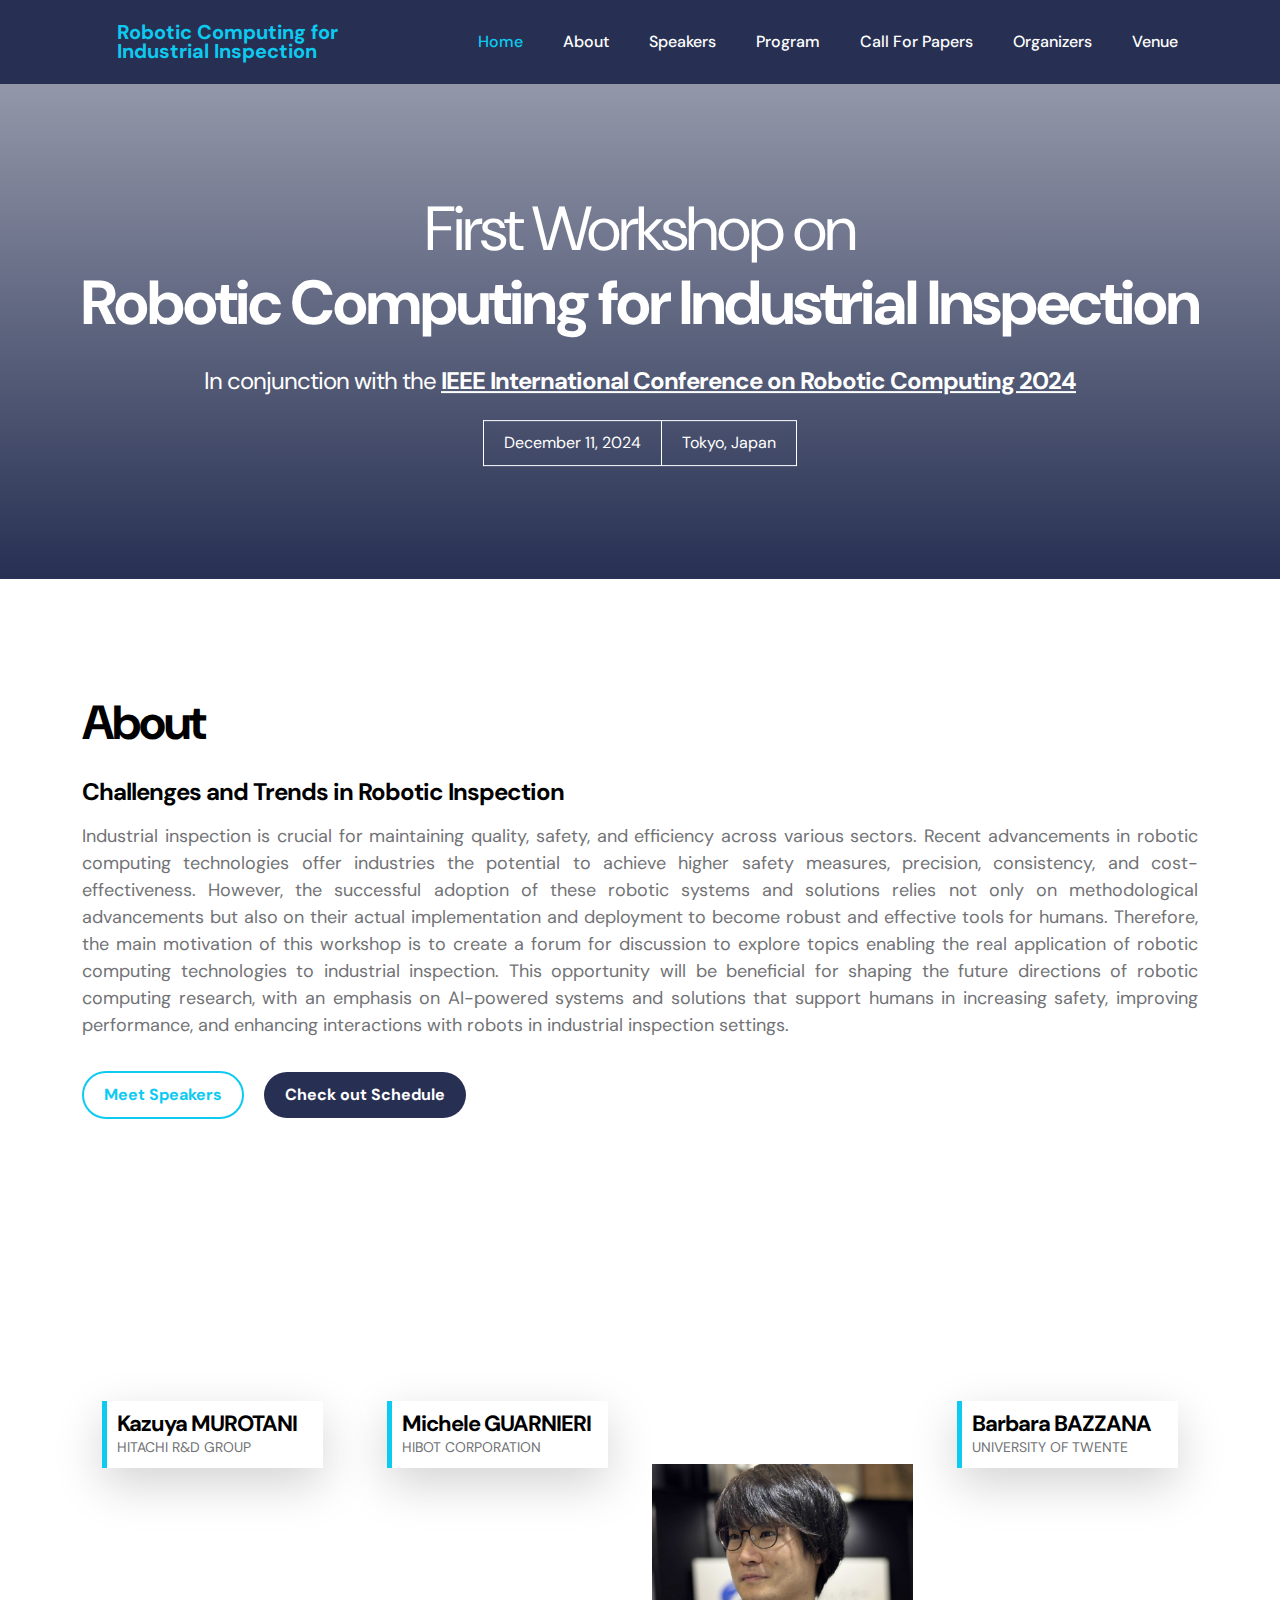
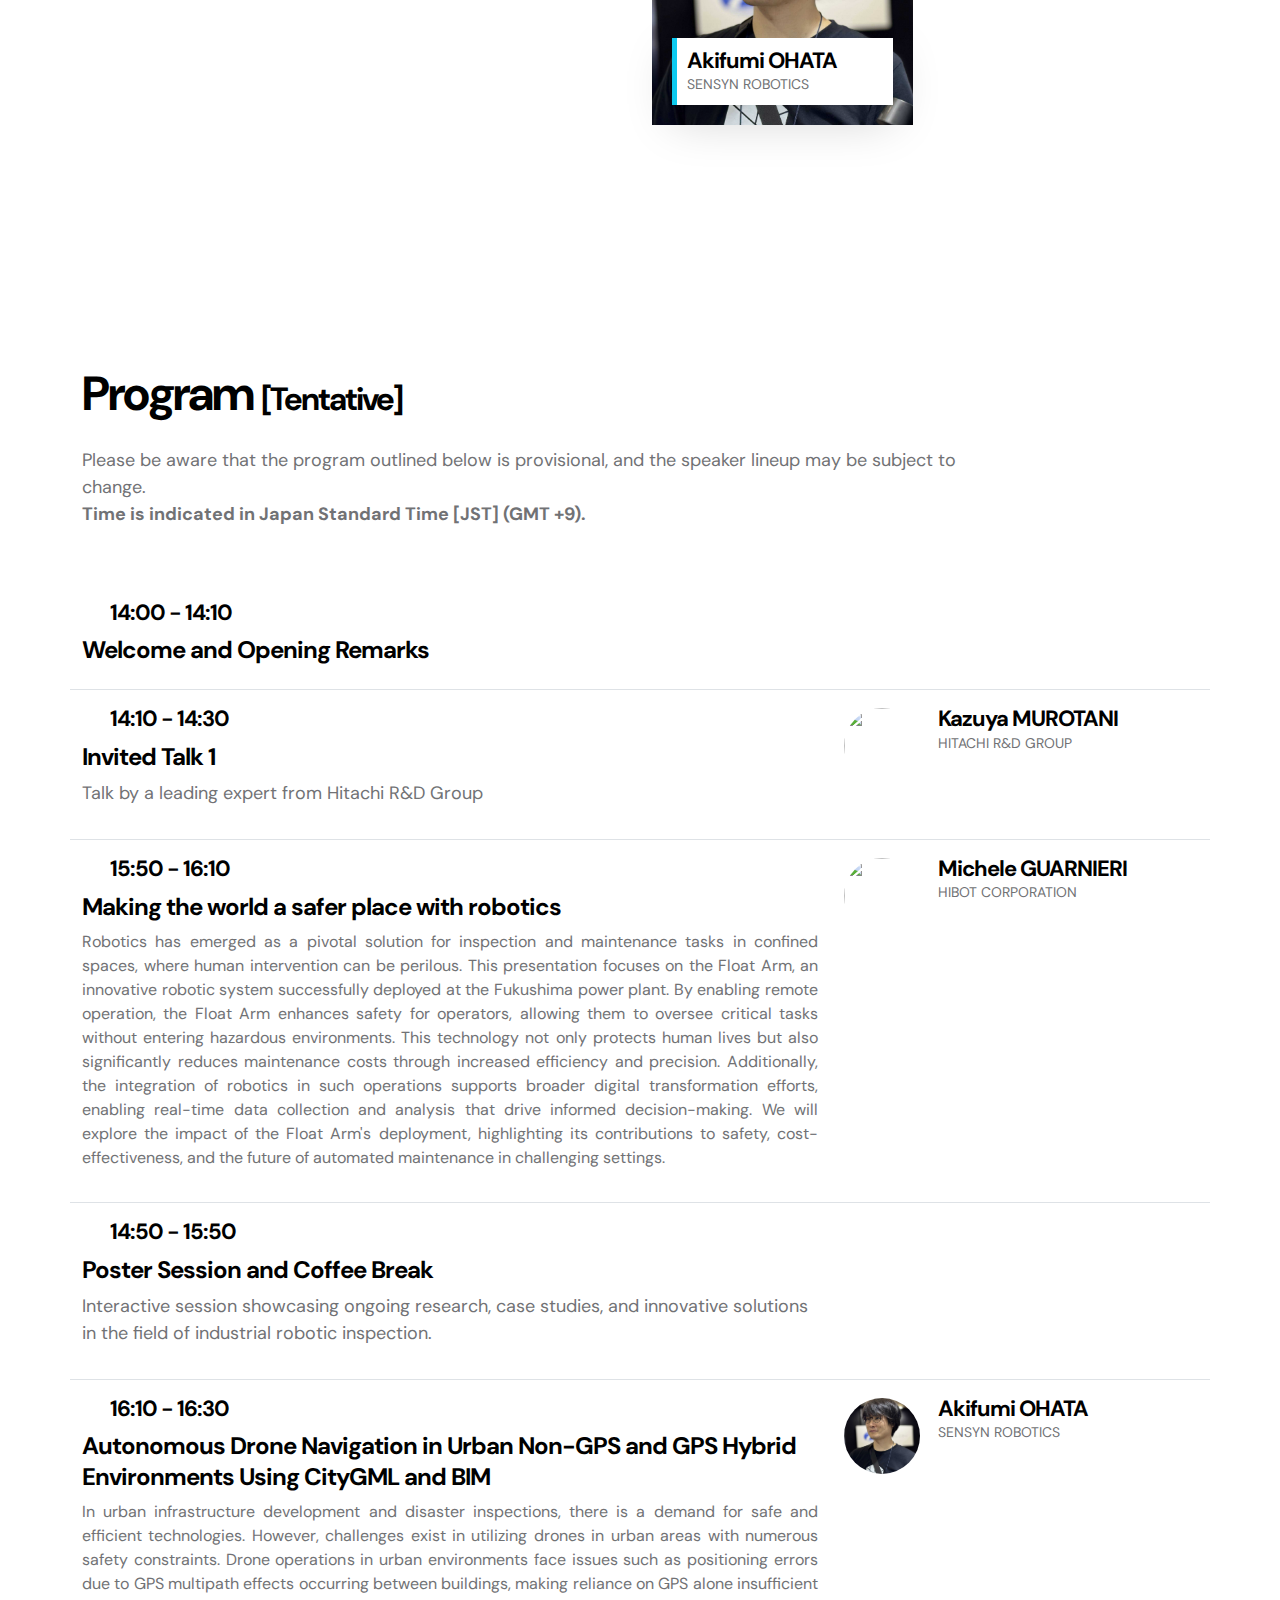
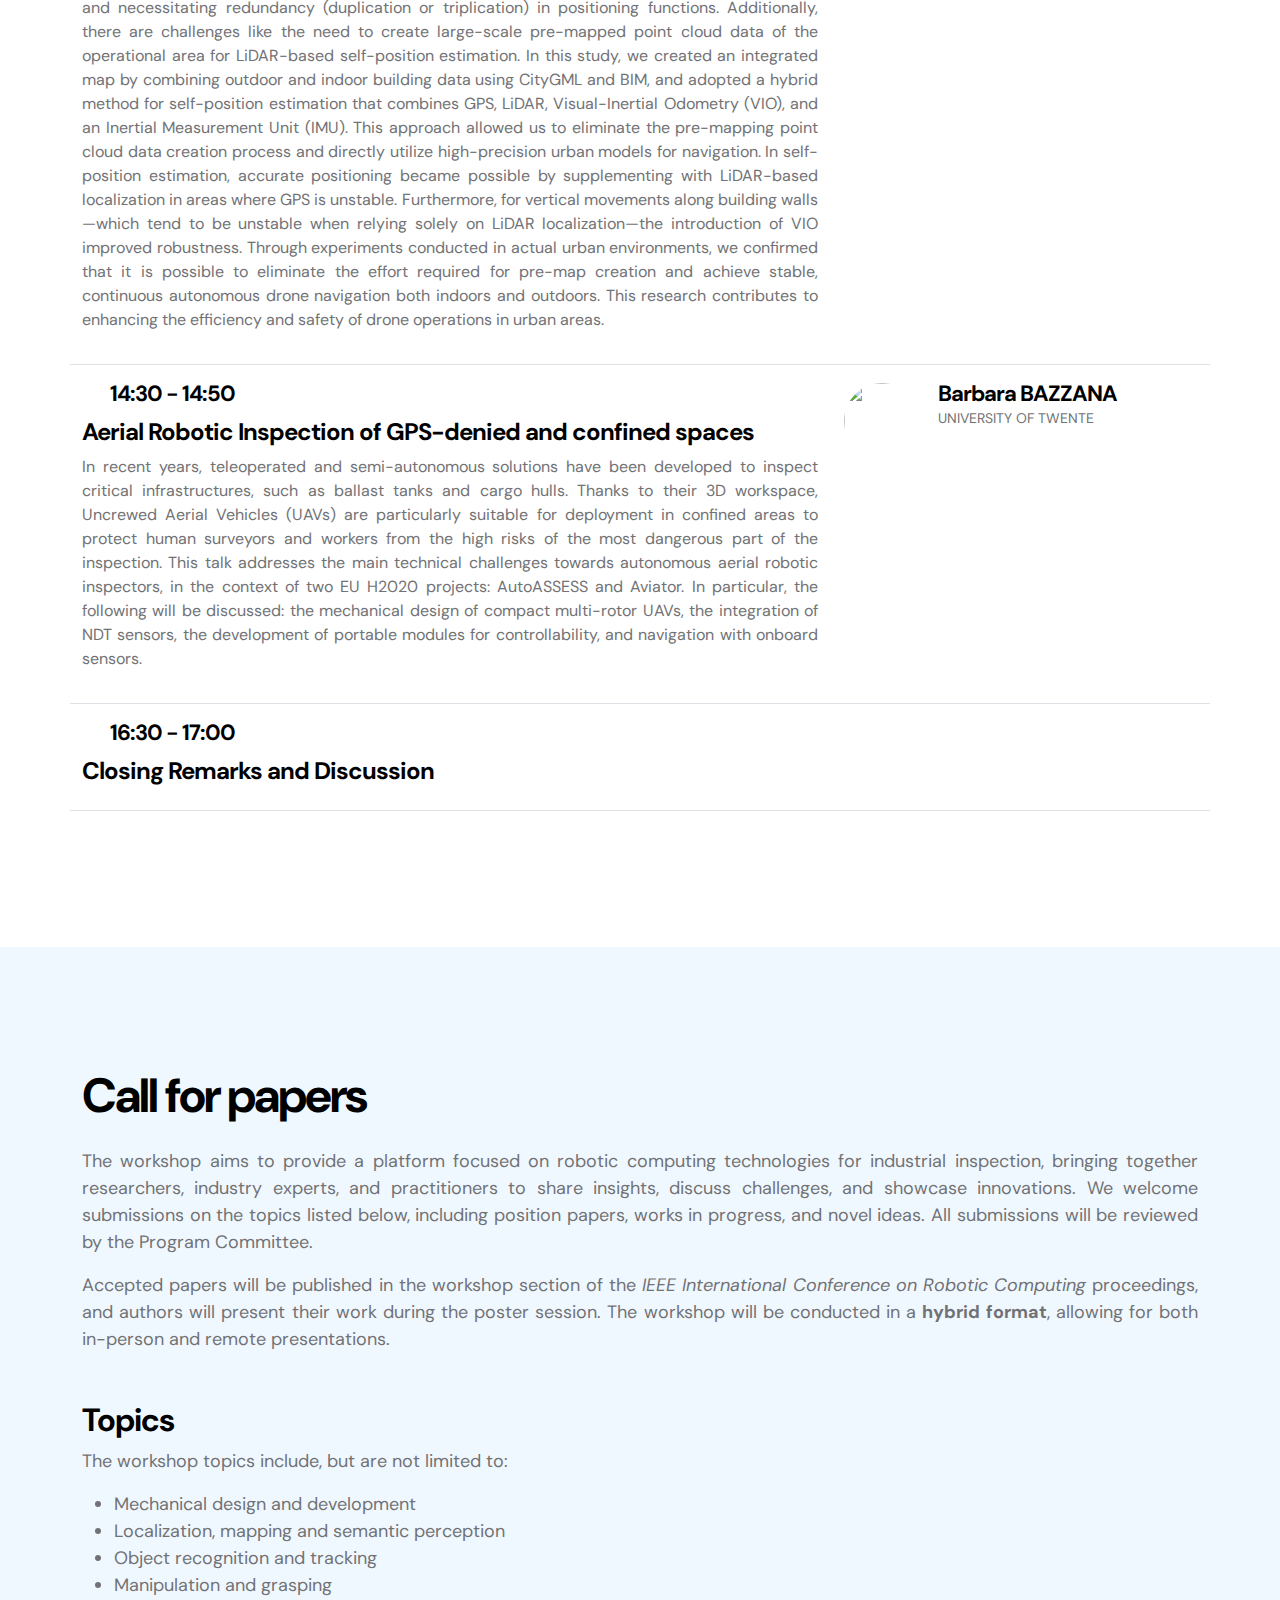
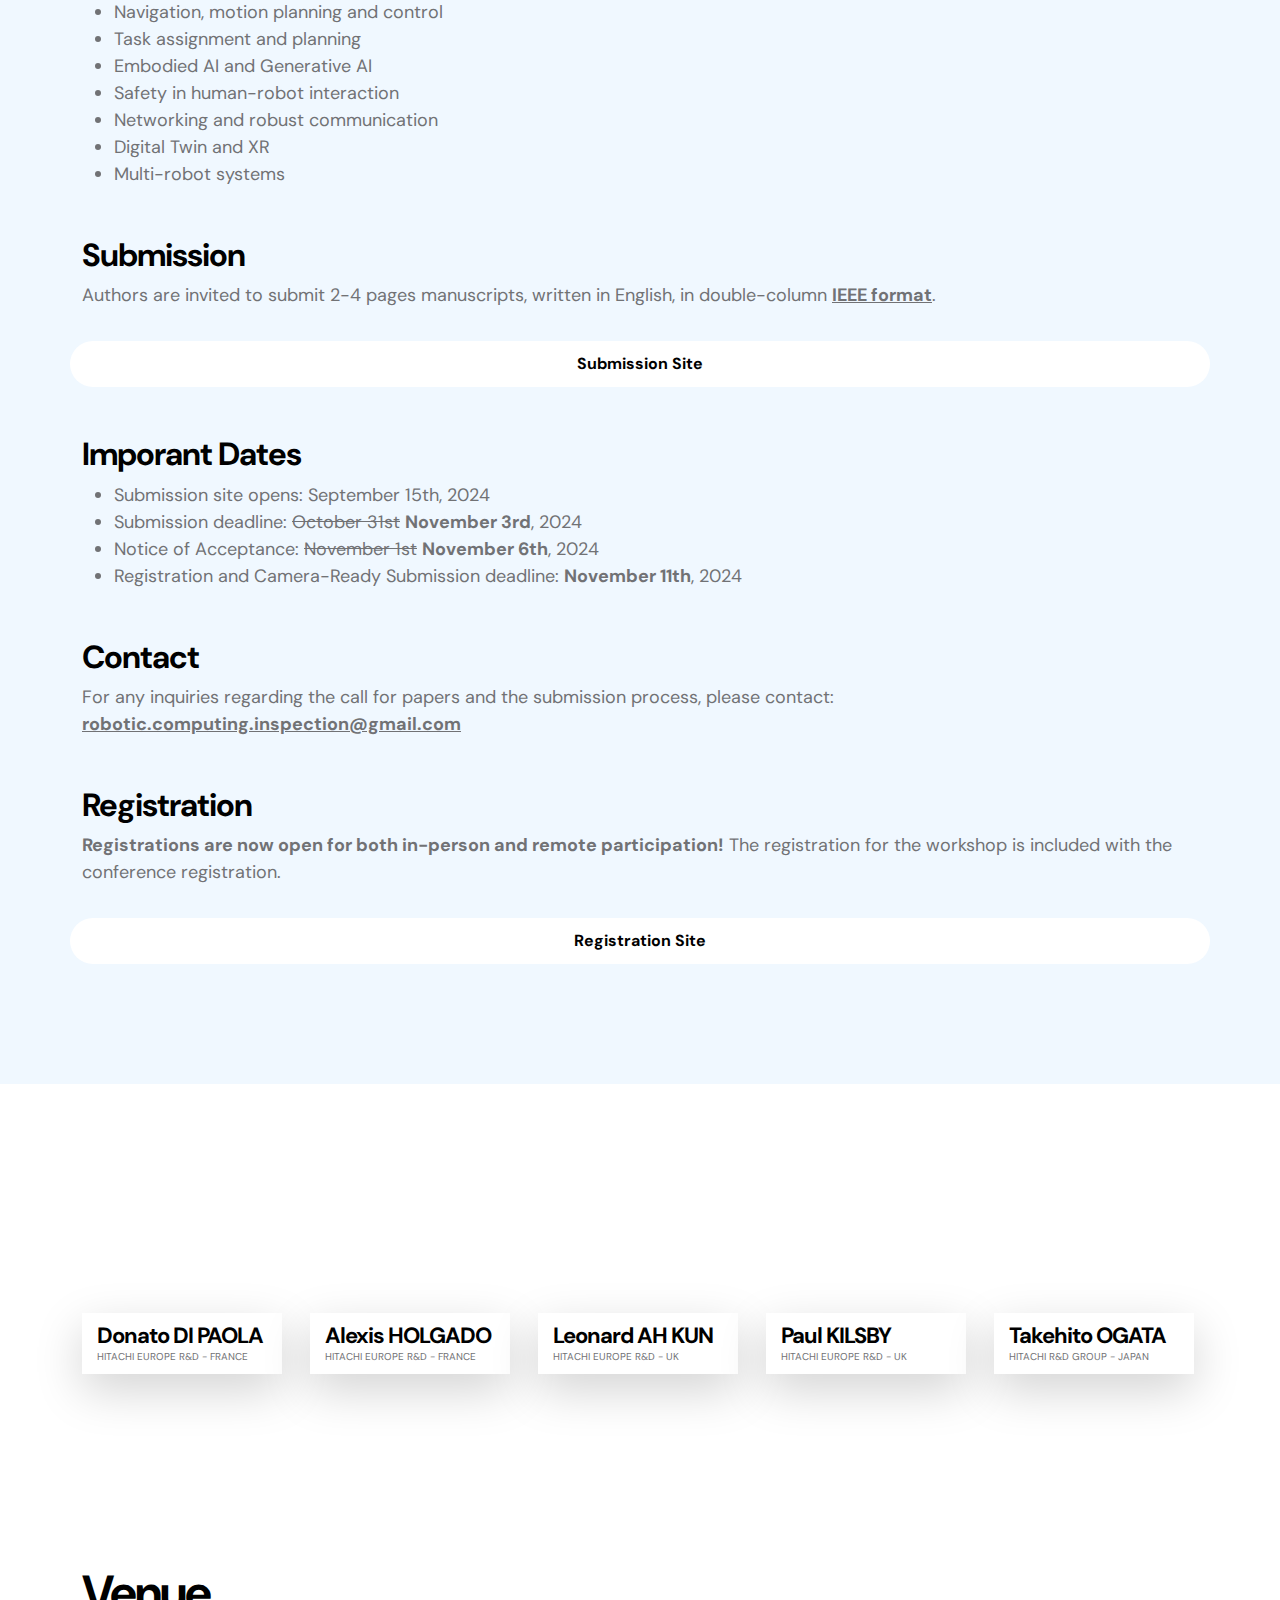
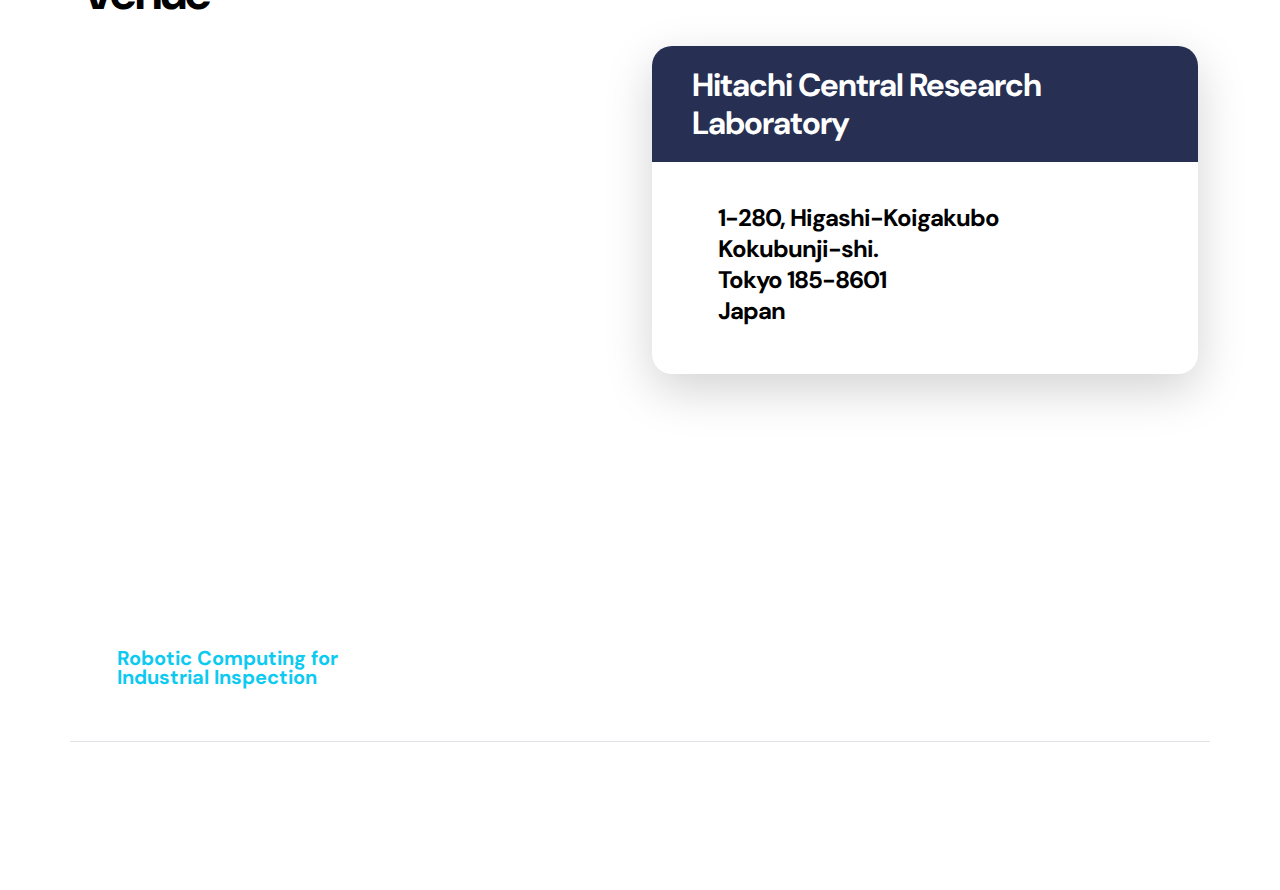
==== commit a18acf1c: "Removed INFO section" ====
--- a/index.html
+++ b/index.html
@@ -99,7 +99,7 @@
                 </div>
             </section>
 
-            <section class="info section-padding" id="section_INFO">
+            <!-- <section class="info section-padding" id="section_INFO">
                 <div class="container">
                     <div class="row">
 
@@ -116,7 +116,7 @@
                         </div>
 
                 </div>
-            </section>
+            </section> -->
 
             <section class="about section-padding" id="section_2">
                 <div class="container">
@@ -151,7 +151,7 @@
                             <div class="row">
                                 <div class="col-lg-3 col-md-6 col-12">
                                     <div class="speakers-thumb speakers-thumb-small">
-                                        <img src="images/avatar/speaker.png" class="img-fluid speakers-image" alt="">
+                                        <img src="images/avatar/kazuya.jpg" class="img-fluid speakers-image" alt="">
 
                                         <div class="speakers-info">
                                             <h6 class="speakers-title mb-0">Kazuya MUROTANI</h6>
@@ -245,7 +245,7 @@
                                         </div>
                                         <div class="col-lg-4 col-12">
                                                 <div class="avatar-group d-flex">
-                                                    <img src="images/avatar/speaker.png" class="img-fluid avatar-image" alt="">
+                                                    <img src="images/avatar/kazuya.jpg" class="img-fluid avatar-image" alt="">
 
                                                     <div class="ms-3">
                                                         <h6 class="speakers-title mb-0">Kazuya MUROTANI</h6>
@@ -374,9 +374,10 @@
                             
                             <h4 class="mb-2 mt-5">Imporant Dates</h4>
                                 <ul>
-                                    <li><b>Submission site opens:</b> September 15th, 2024</li>
-                                    <li><b>Submission deadline:</b> <s>October 31st</s> <b style="color: #d20000">November 3rd</b>, 2024</li>
-                                    <li><b>Notice of Acceptance:</b> <s>November  1st</s> <b>November 11th</b>, 2024</li>
+                                    <li>Submission site opens: September 15th, 2024</li>
+                                    <li>Submission deadline: <s>October 31st</s> <b>November 3rd</b>, 2024</li>
+                                    <li>Notice of Acceptance: <s>November  1st</s> <b>November 6th</b>, 2024</li>
+                                    <li>Registration and Camera-Ready Submission deadline: <b>November 11th</b>, 2024</li>
                               </ul>
 
                             <h4 class="mb-2 mt-5">Contact</h4>
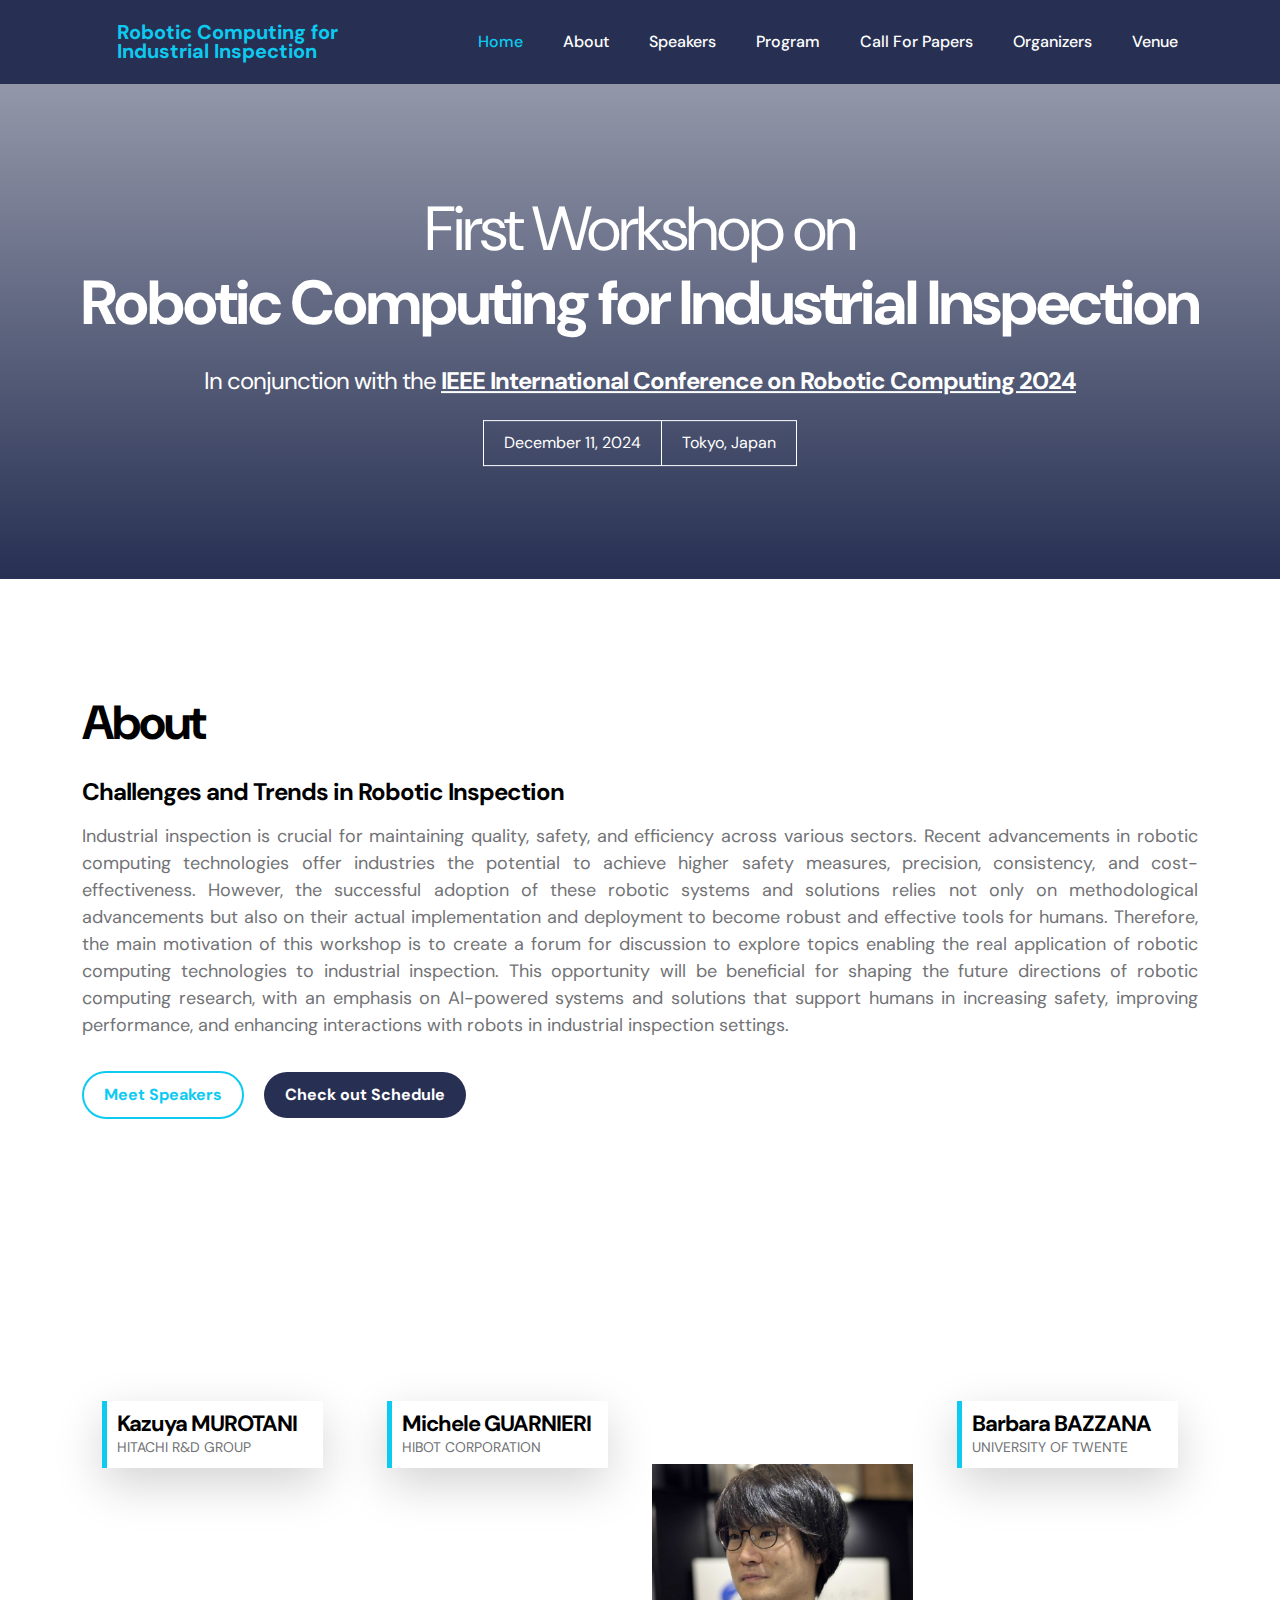
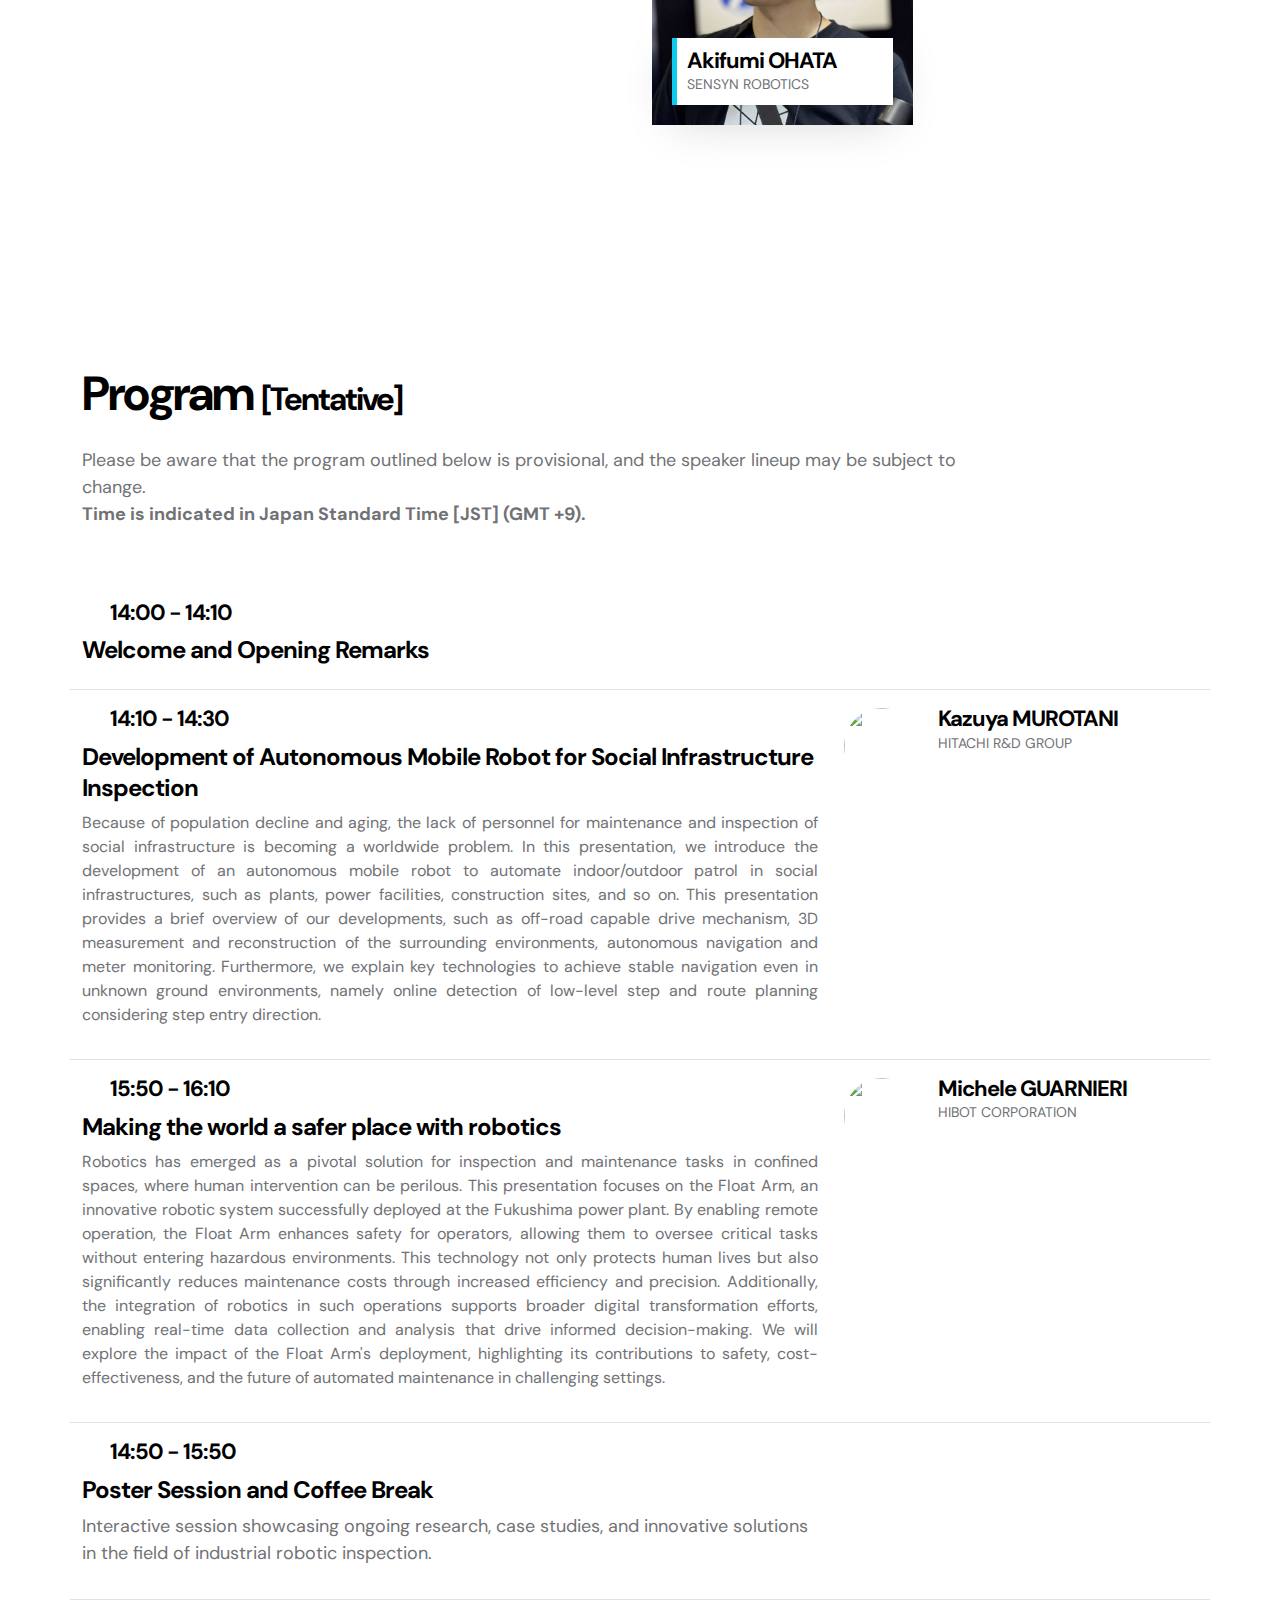
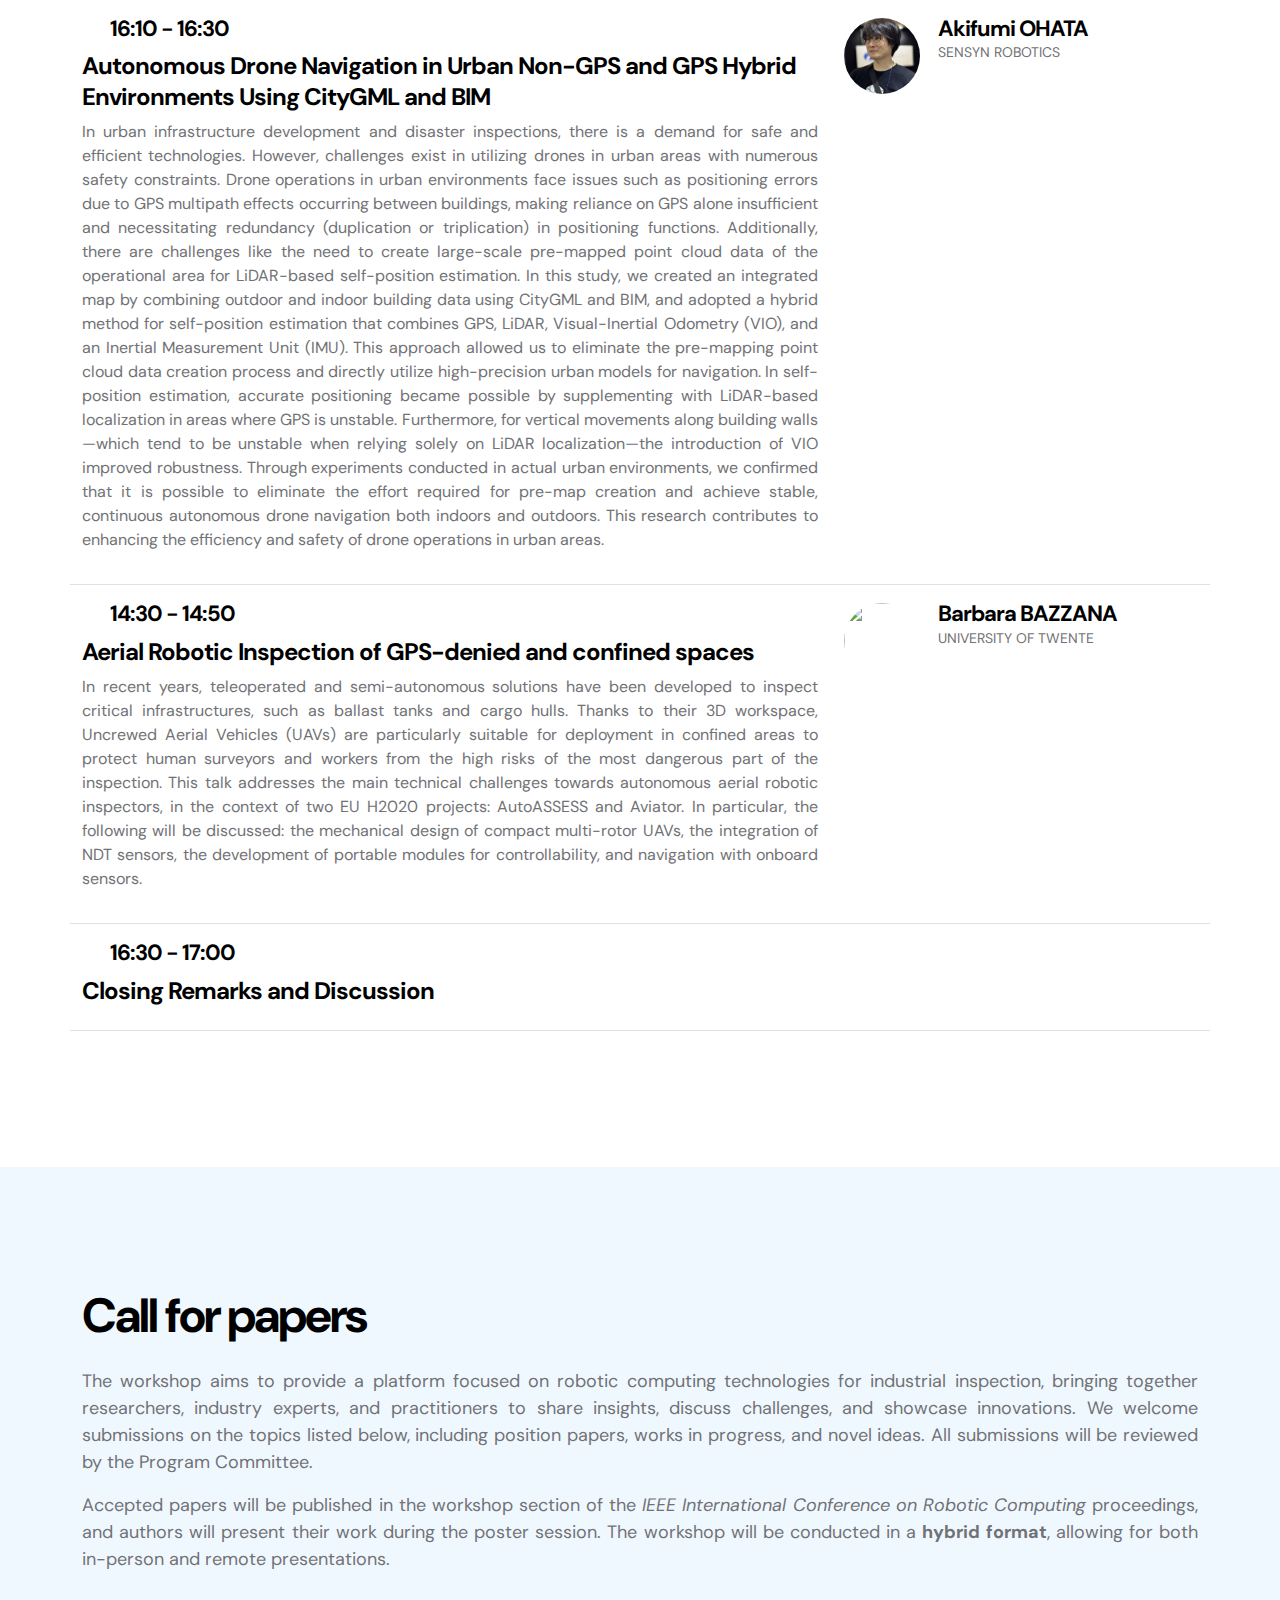
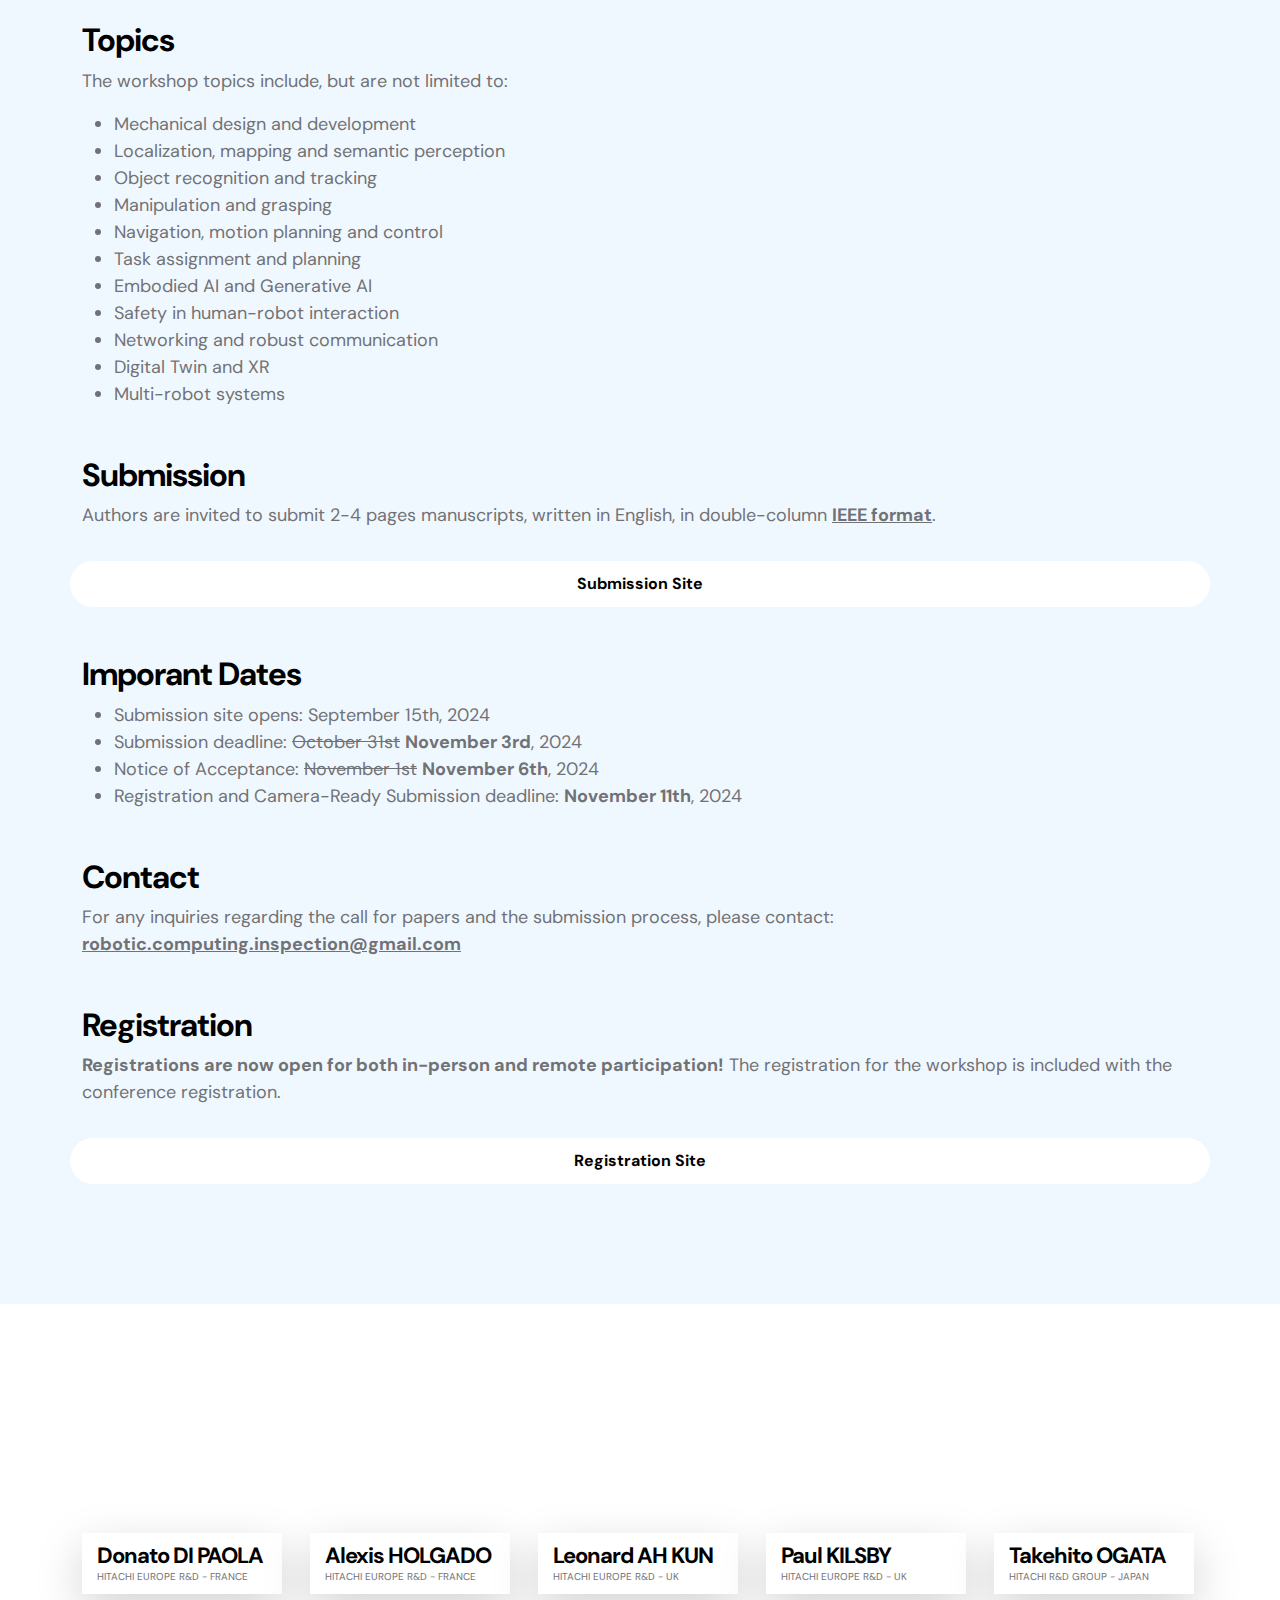
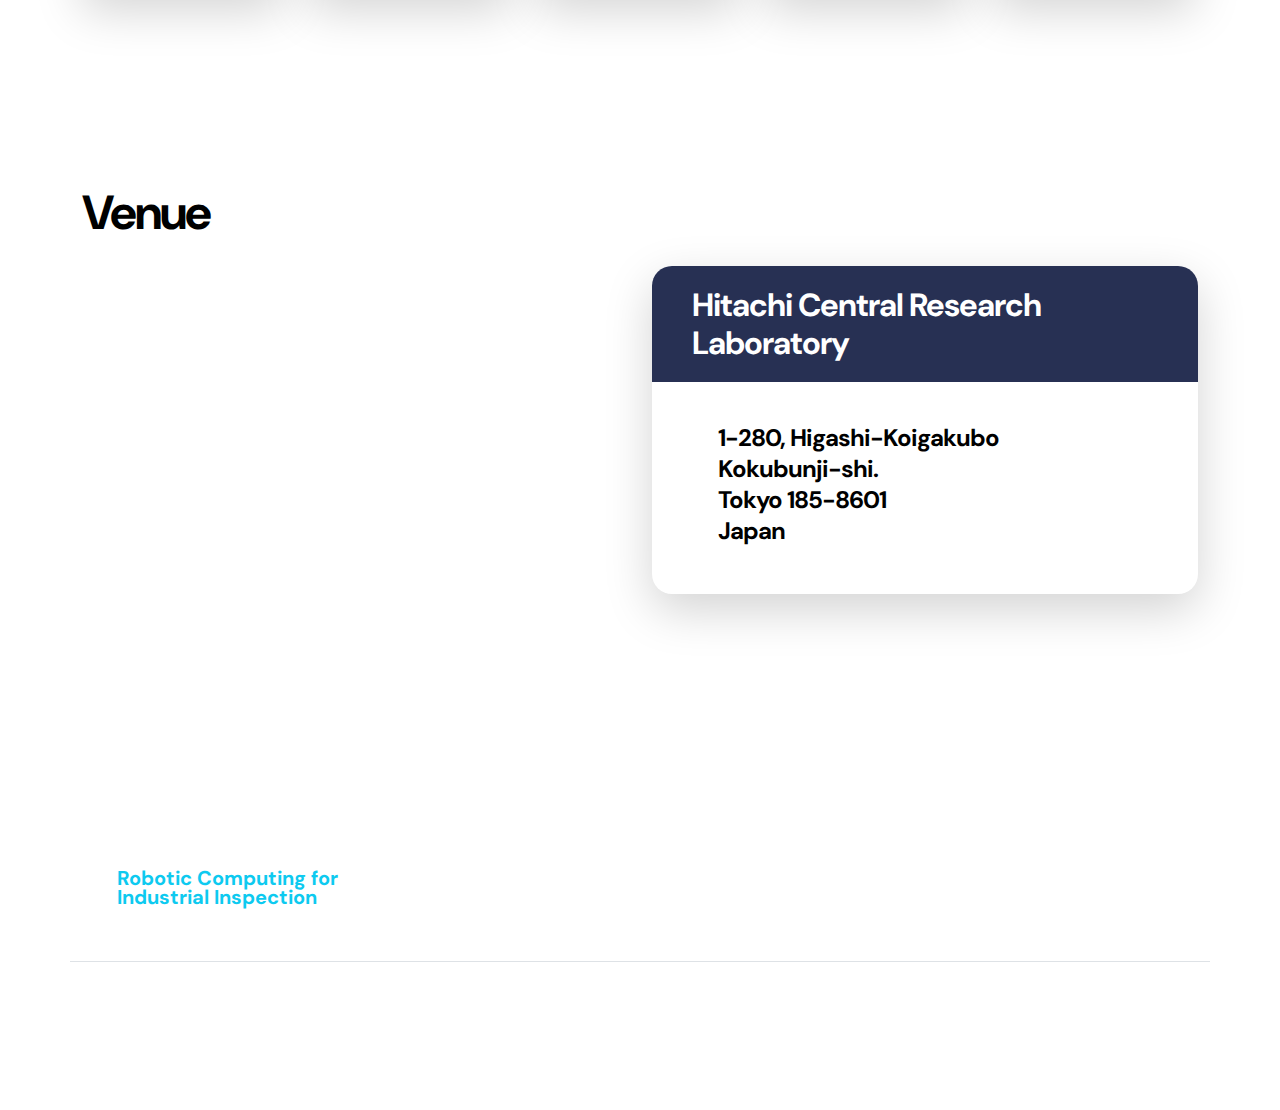
==== commit b2898549: "Added Murotani-san talk info" ====
--- a/index.html
+++ b/index.html
@@ -240,8 +240,10 @@
                                         <div class="col-lg-8 col-12">
                                             <h6 class="mb-2"><i class="bi-clock me-2"></i>
                                                 14:10 - 14:30</h6>
-                                            <h5 class="mb-2">Invited Talk 1</h5>
-                                            <p>Talk by a leading expert from Hitachi R&D Group</p>
+                                            <h5 class="mb-2">Development of Autonomous Mobile Robot for Social Infrastructure Inspection</h5>
+                                            <p style="font-size:16px" align="justify">Because of population decline and aging, the lack of personnel for maintenance and inspection of social infrastructure is becoming a worldwide problem. In this presentation, we introduce the development of an autonomous mobile robot to automate indoor/outdoor patrol in social infrastructures, such as plants, power facilities, construction sites, and so on. This presentation provides a brief overview of our developments, such as off-road capable drive mechanism, 3D measurement and reconstruction of the surrounding environments, autonomous navigation and meter monitoring. Furthermore, we explain key technologies to achieve stable navigation even in unknown ground environments, namely online detection of low-level step and route planning considering step entry direction.
+
+                                            </p>
                                         </div>
                                         <div class="col-lg-4 col-12">
                                                 <div class="avatar-group d-flex">
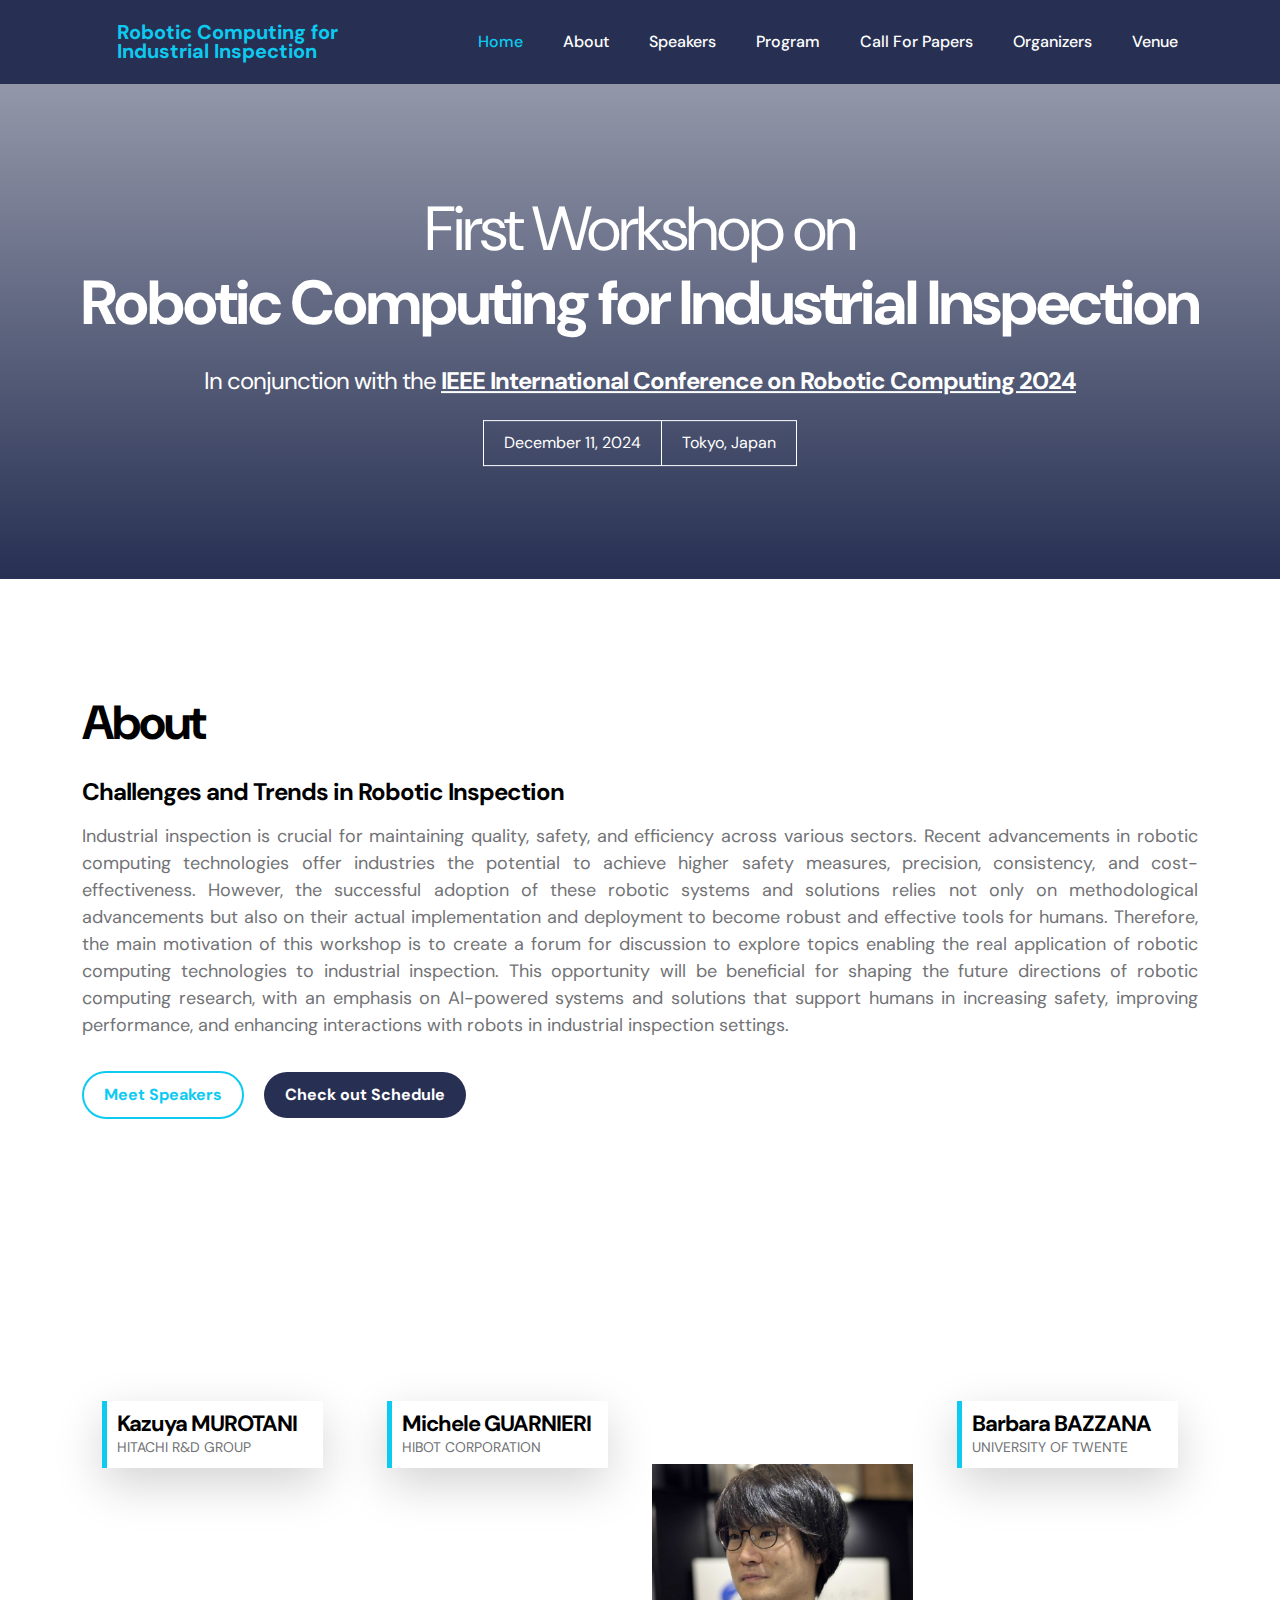
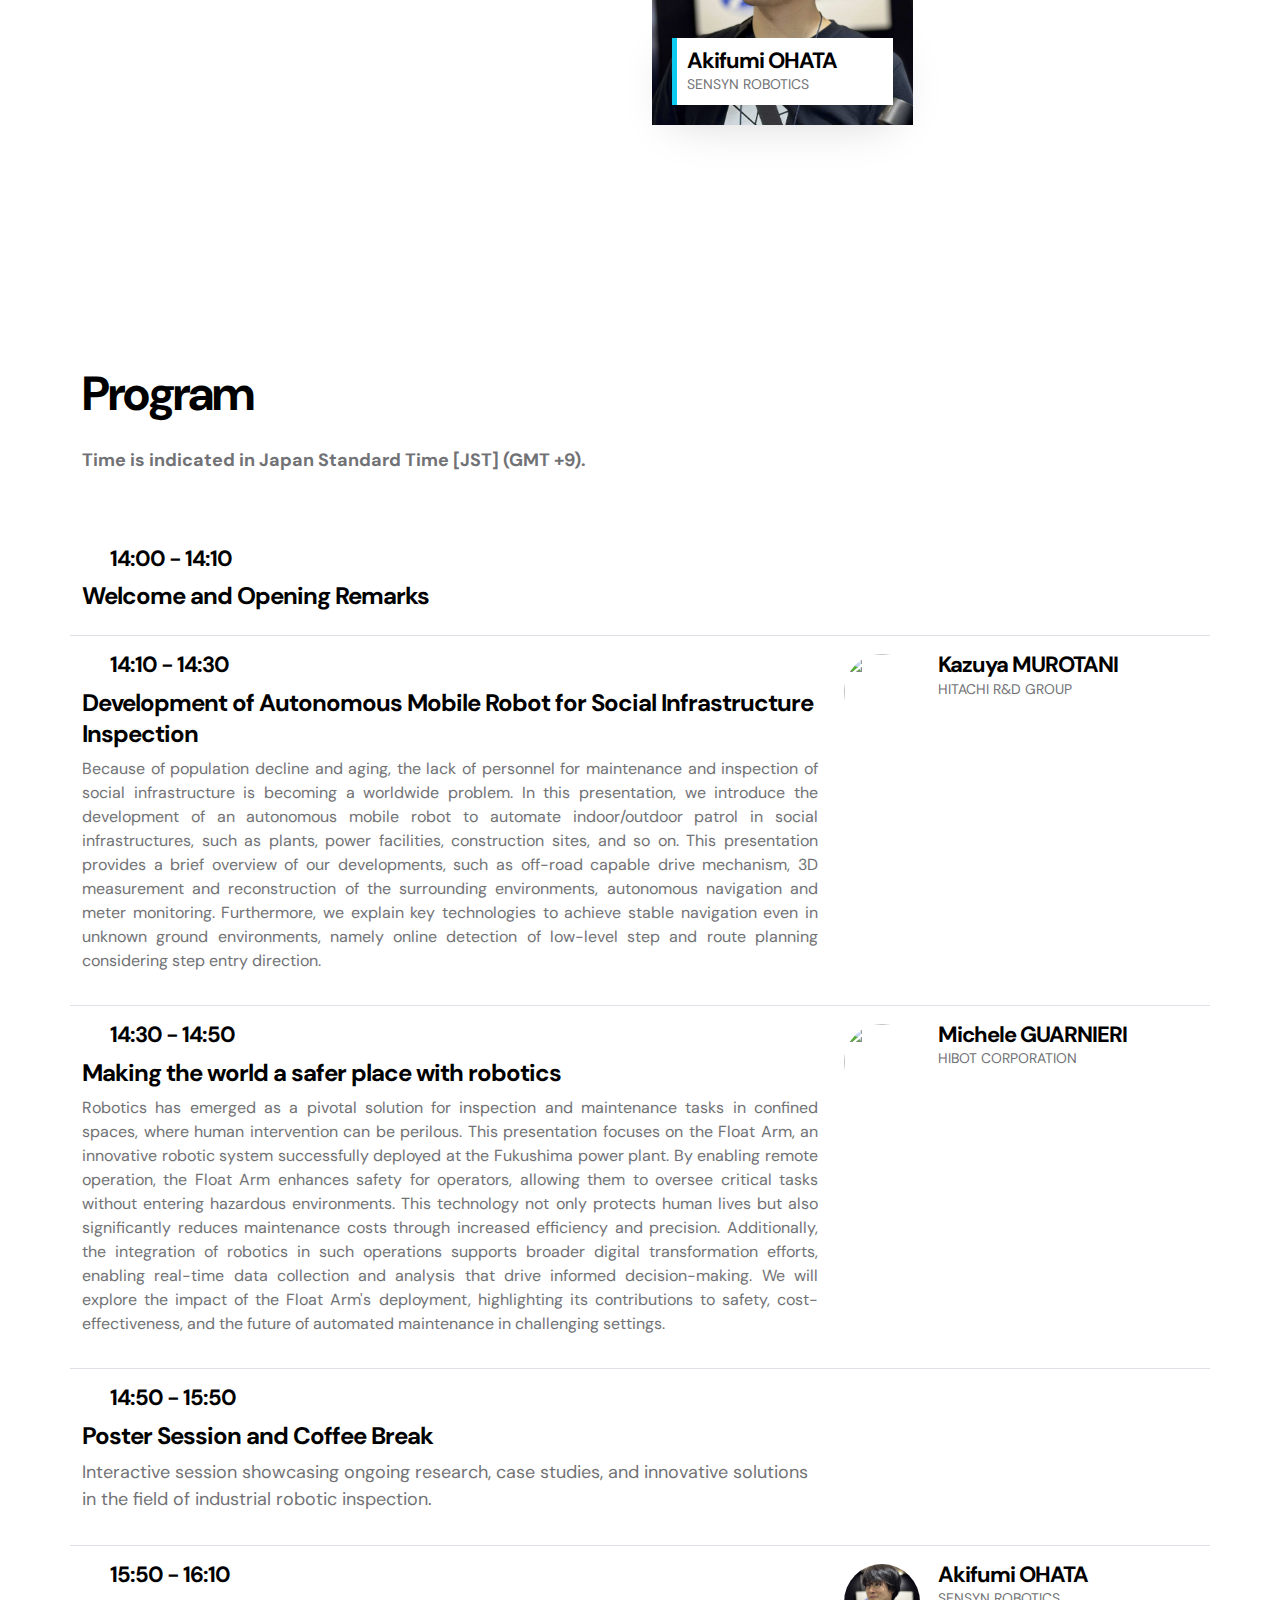
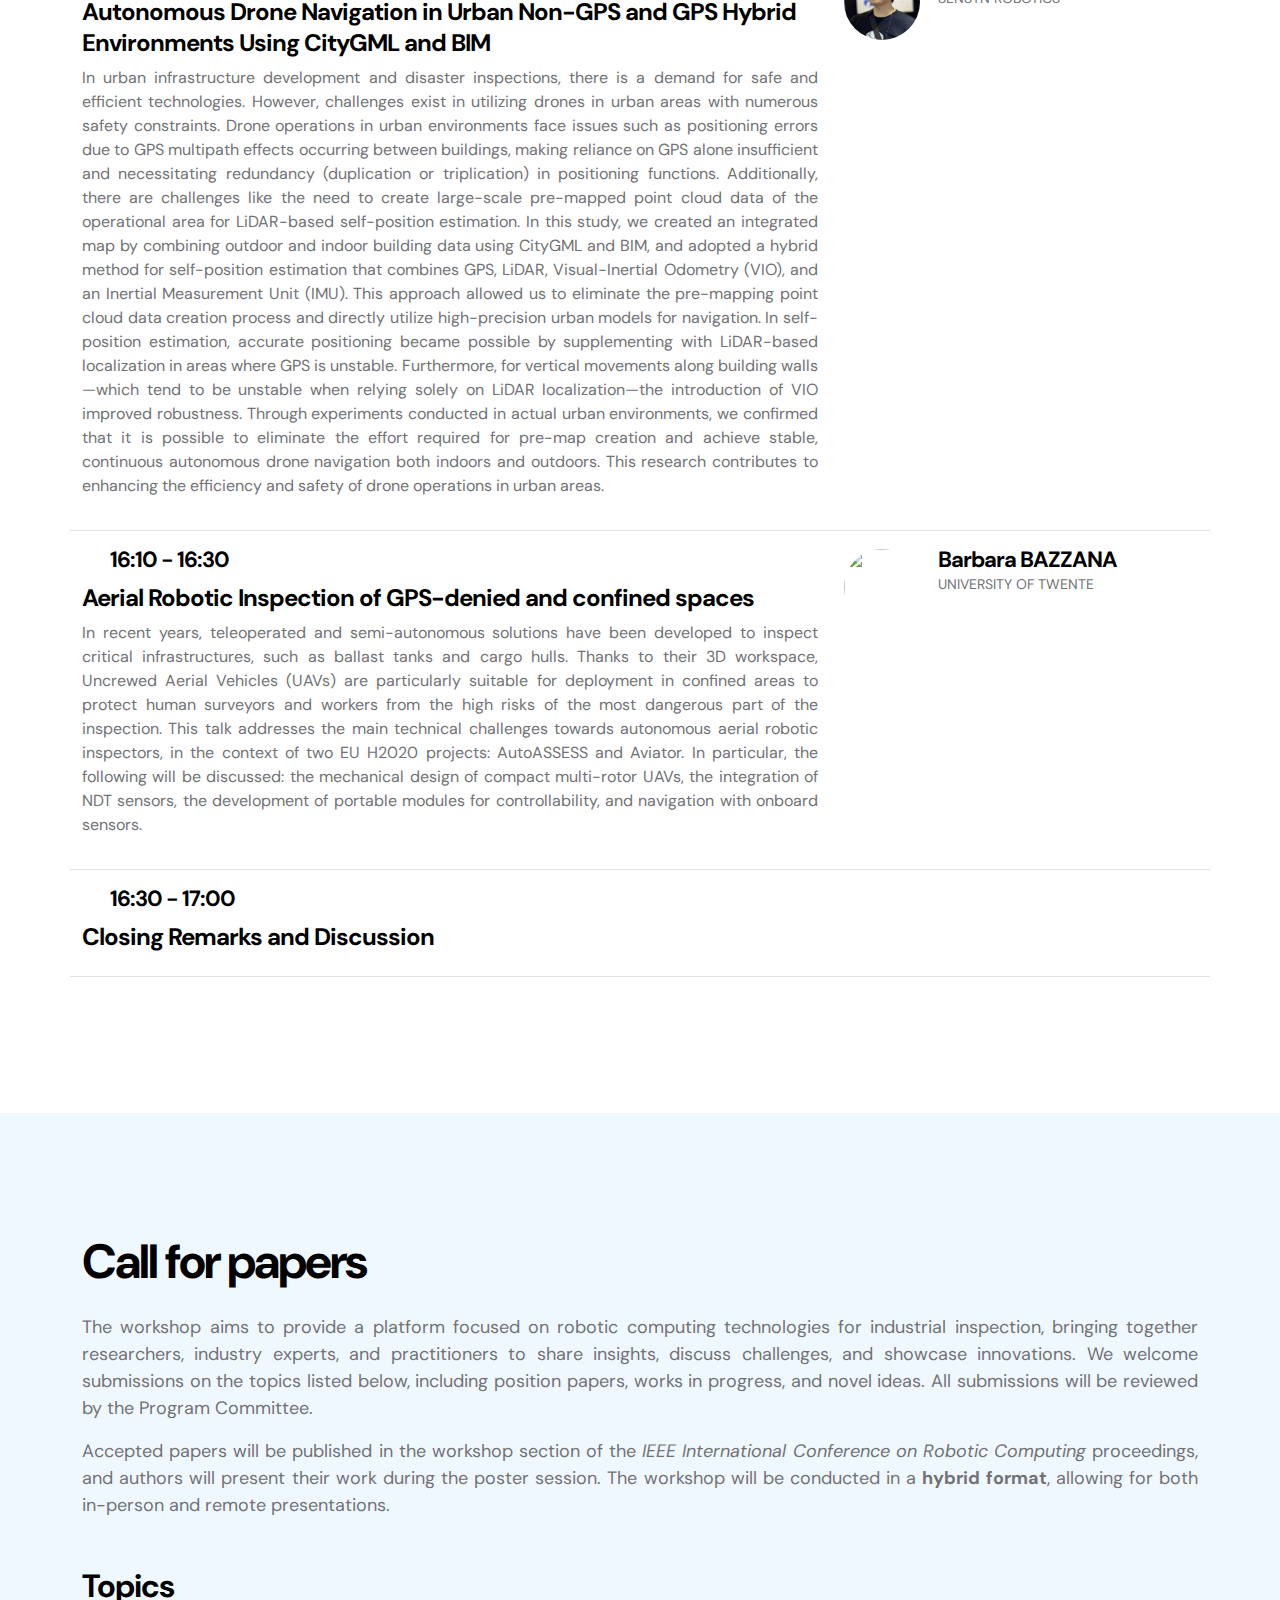
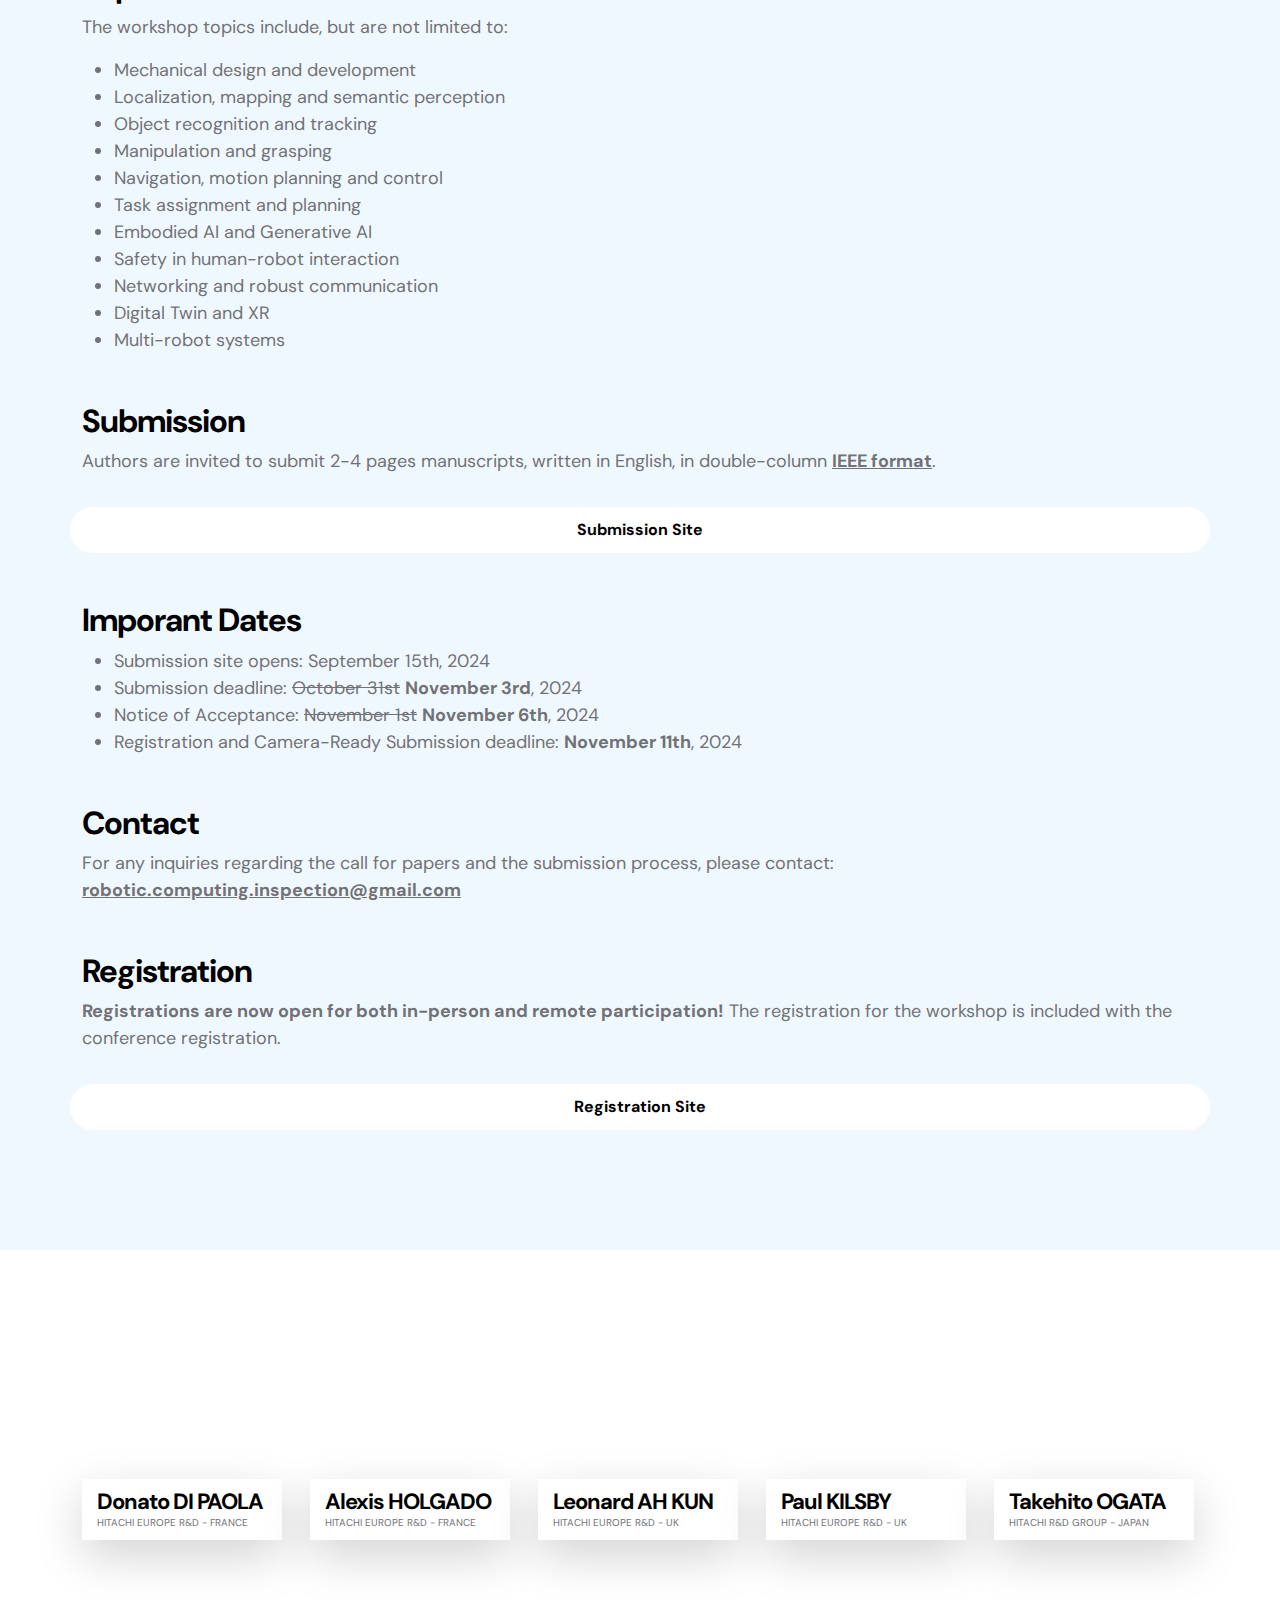
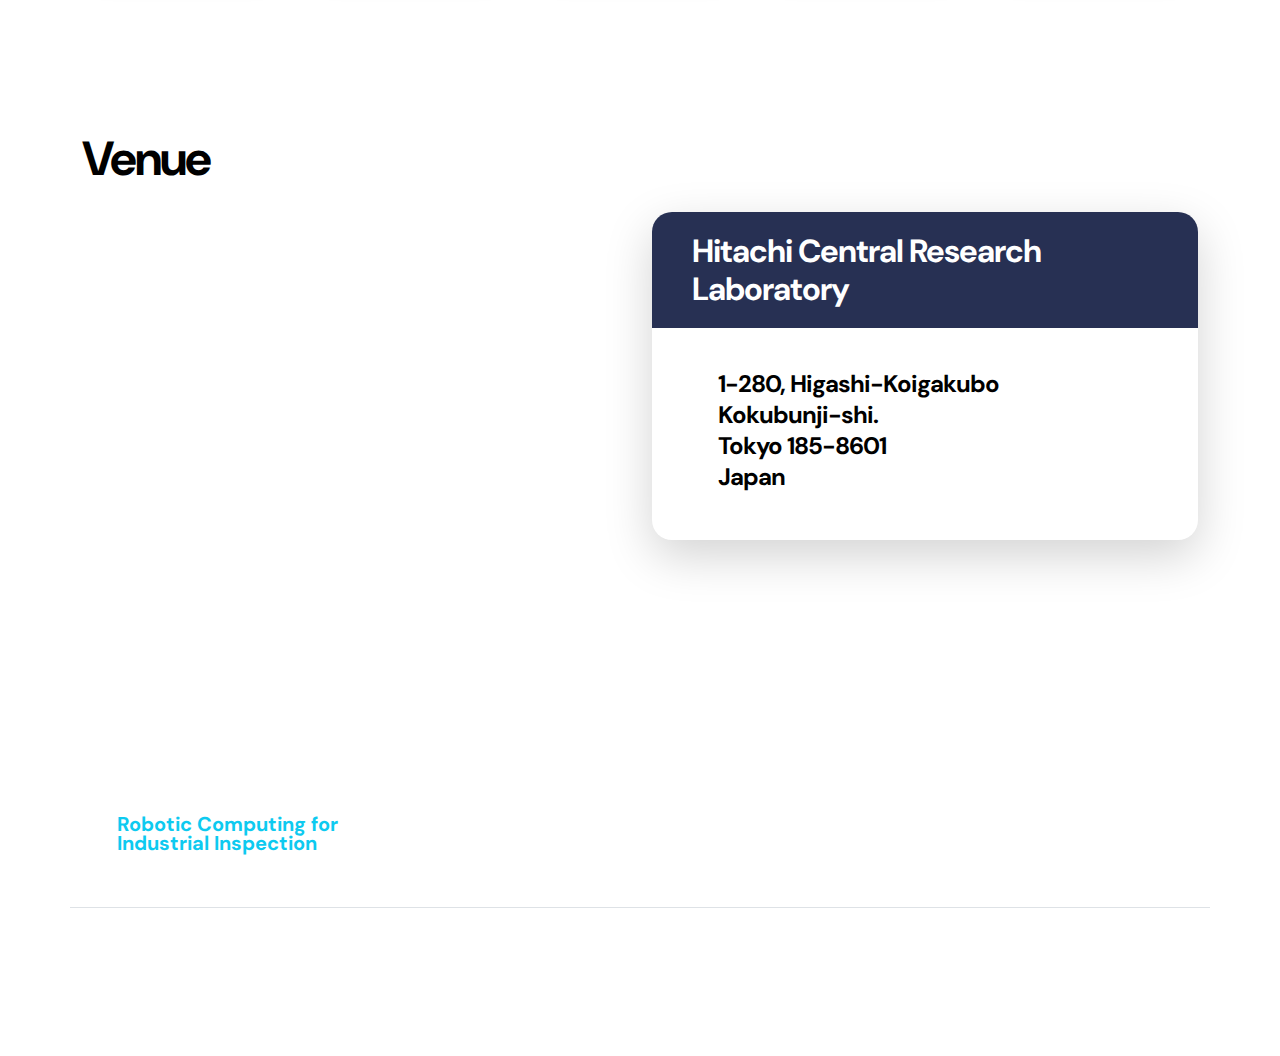
==== commit f71cada7: "Updated the program" ====
--- a/index.html
+++ b/index.html
@@ -158,7 +158,7 @@
                                             <p class="speakers-text mb-0">Hitachi R&D Group</p>
 
                                             <ul class="social-icon">
-                                                <li><a href="#" class="social-icon-link bi-link"></a></li>
+                                                <li><a href="https://www.hitachi.com/rd/news/topics/2021/2112_amr.html" class="social-icon-link bi-link" target="_blank" rel="noopener noreferrer"></a></li>
                                             </ul>
                                         </div>
                                     </div>
@@ -219,9 +219,9 @@
                     <div class="row">
 
                         <div class="col-lg-10 col-12">
-                            <h2 class="mb-4">Program <span class='notbold'><font size="6">[Tentative]</font></span></h2>
+                            <h2 class="mb-4">Program</h2>
                             <p class="mb-4">
-                                Please be aware that the program outlined below is provisional, and the speaker lineup may be subject to change.<br>
+                                <!-- Please be aware that the program outlined below is provisional, and the speaker lineup may be subject to change.<br> -->
                                 <b>Time is indicated in Japan Standard Time [JST] (GMT +9).</b>
                             </p>
                         </div>
@@ -259,7 +259,7 @@
                                     <div class="row border-bottom pb-3 mb-3">
                                         <div class="col-lg-8 col-12">
                                             <h6 class="mb-2"><i class="bi-clock me-2"></i>
-                                                15:50 - 16:10</h6>
+                                                14:30 - 14:50</h6>
                                             <h5 class="mb-2">Making the world a safer place with robotics</h5>
                                             <p  style="font-size:16px" align="justify">Robotics has emerged as a pivotal solution for inspection and maintenance tasks in confined spaces, where human intervention can be perilous. This presentation focuses on the Float Arm, an innovative robotic system successfully deployed at the Fukushima power plant. By enabling remote operation, the Float Arm enhances safety for operators, allowing them to oversee critical tasks without entering hazardous environments. This technology not only protects human lives but also significantly reduces maintenance costs through increased efficiency and precision. Additionally, the integration of robotics in such operations supports broader digital transformation efforts, enabling real-time data collection and analysis that drive informed decision-making. We will explore the impact of the Float Arm's deployment, highlighting its contributions to safety, cost-effectiveness, and the future of automated maintenance in challenging settings. 
                                             </p>
@@ -286,7 +286,7 @@
                                     <div class="row border-bottom pb-3 mb-3">
                                         <div class="col-lg-8 col-12">
                                             <h6 class="mb-2"><i class="bi-clock me-2"></i>
-                                                16:10 - 16:30</h6>
+                                                15:50 - 16:10</h6>
                                             <h5 class="mb-2">Autonomous Drone Navigation in Urban Non-GPS and GPS Hybrid Environments Using CityGML and BIM
                                             </h5>
                                             <p style="font-size:16px" align="justify">In urban infrastructure development and disaster inspections, there is a demand for safe and efficient technologies. However, challenges exist in utilizing drones in urban areas with numerous safety constraints. Drone operations in urban environments face issues such as positioning errors due to GPS multipath effects occurring between buildings, making reliance on GPS alone insufficient and necessitating redundancy (duplication or triplication) in positioning functions. Additionally, there are challenges like the need to create large-scale pre-mapped point cloud data of the operational area for LiDAR-based self-position estimation. In this study, we created an integrated map by combining outdoor and indoor building data using CityGML and BIM, and adopted a hybrid method for self-position estimation that combines GPS, LiDAR, Visual-Inertial Odometry (VIO), and an Inertial Measurement Unit (IMU). This approach allowed us to eliminate the pre-mapping point cloud data creation process and directly utilize high-precision urban models for navigation. In self-position estimation, accurate positioning became possible by supplementing with LiDAR-based localization in areas where GPS is unstable. Furthermore, for vertical movements along building walls—which tend to be unstable when relying solely on LiDAR localization—the introduction of VIO improved robustness. Through experiments conducted in actual urban environments, we confirmed that it is possible to eliminate the effort required for pre-map creation and achieve stable, continuous autonomous drone navigation both indoors and outdoors. This research contributes to enhancing the efficiency and safety of drone operations in urban areas.
@@ -307,7 +307,7 @@
                                     <div class="row border-bottom pb-3 mb-3">
                                         <div class="col-lg-8 col-12">
                                             <h6 class="mb-2"><i class="bi-clock me-2"></i>
-                                                14:30 - 14:50</h6>
+                                                16:10 - 16:30</h6>
                                             <h5 class="mb-2">Aerial Robotic Inspection of GPS-denied and confined spaces</h5>
                                             <p  style="font-size:16px" align="justify">In recent years, teleoperated and semi-autonomous solutions have been developed to inspect critical infrastructures, such as ballast tanks and cargo hulls. Thanks to their 3D workspace, Uncrewed Aerial Vehicles (UAVs) are particularly suitable for deployment in confined areas to protect human surveyors and workers from the high risks of the most dangerous part of the inspection. This talk addresses the main technical challenges towards autonomous aerial robotic inspectors, in the context of two EU H2020 projects: AutoASSESS and Aviator. In particular, the following will be discussed: the mechanical design of compact multi-rotor UAVs, the integration of NDT sensors, the development of portable modules for controllability, and navigation with onboard sensors.
                                             </p>
@@ -371,7 +371,8 @@
                                 <p>Authors are invited to submit 2-4 pages manuscripts, written in English, in double-column <a class="call-to-action-link" href="https://www.ieee.org/conferences/publishing/templates.html" target="_blank" rel="noopener noreferrer"> IEEE format</a>. 
                                 </p>
                                 <div class="row">
-                                    <a class="custom-btn btn custom-link mt-3" href="https://easychair.org/my/conference?conf=rc4ii">Submission Site</a>
+                                    <!-- <a class="custom-btn btn custom-link mt-3" href="https://easychair.org/my/conference?conf=rc4ii">Submission Site</a> -->
+                                    <a class="custom-btn btn custom-link mt-3" href="#">Submission Site</a>
                                 </div>
                             
                             <h4 class="mb-2 mt-5">Imporant Dates</h4>
@@ -495,20 +496,6 @@
                                         <i class="bi-geo-alt me-2"></i> 
                                         <span>1-280, Higashi-Koigakubo<br> Kokubunji-shi.<br> Tokyo 185-8601<br> Japan</span>
                                     </h5>
-
-                                    <!-- <h5 class="mt-4 mb-3">
-                                        <a href="mailto:hello@yourgmail.com">
-                                            <i class="bi-envelope me-2"></i>
-                                            hi@company.com
-                                        </a>
-                                    </h5>
-
-                                    <h5 class="mb-0">
-                                        <a href="tel: 305-240-9671">
-                                            <i class="bi-telephone me-2"></i>
-                                            +81-(0)42-323-1111
-                                        </a>
-                                    </h5> -->
                                 </div>
                             </div>
                         </div>
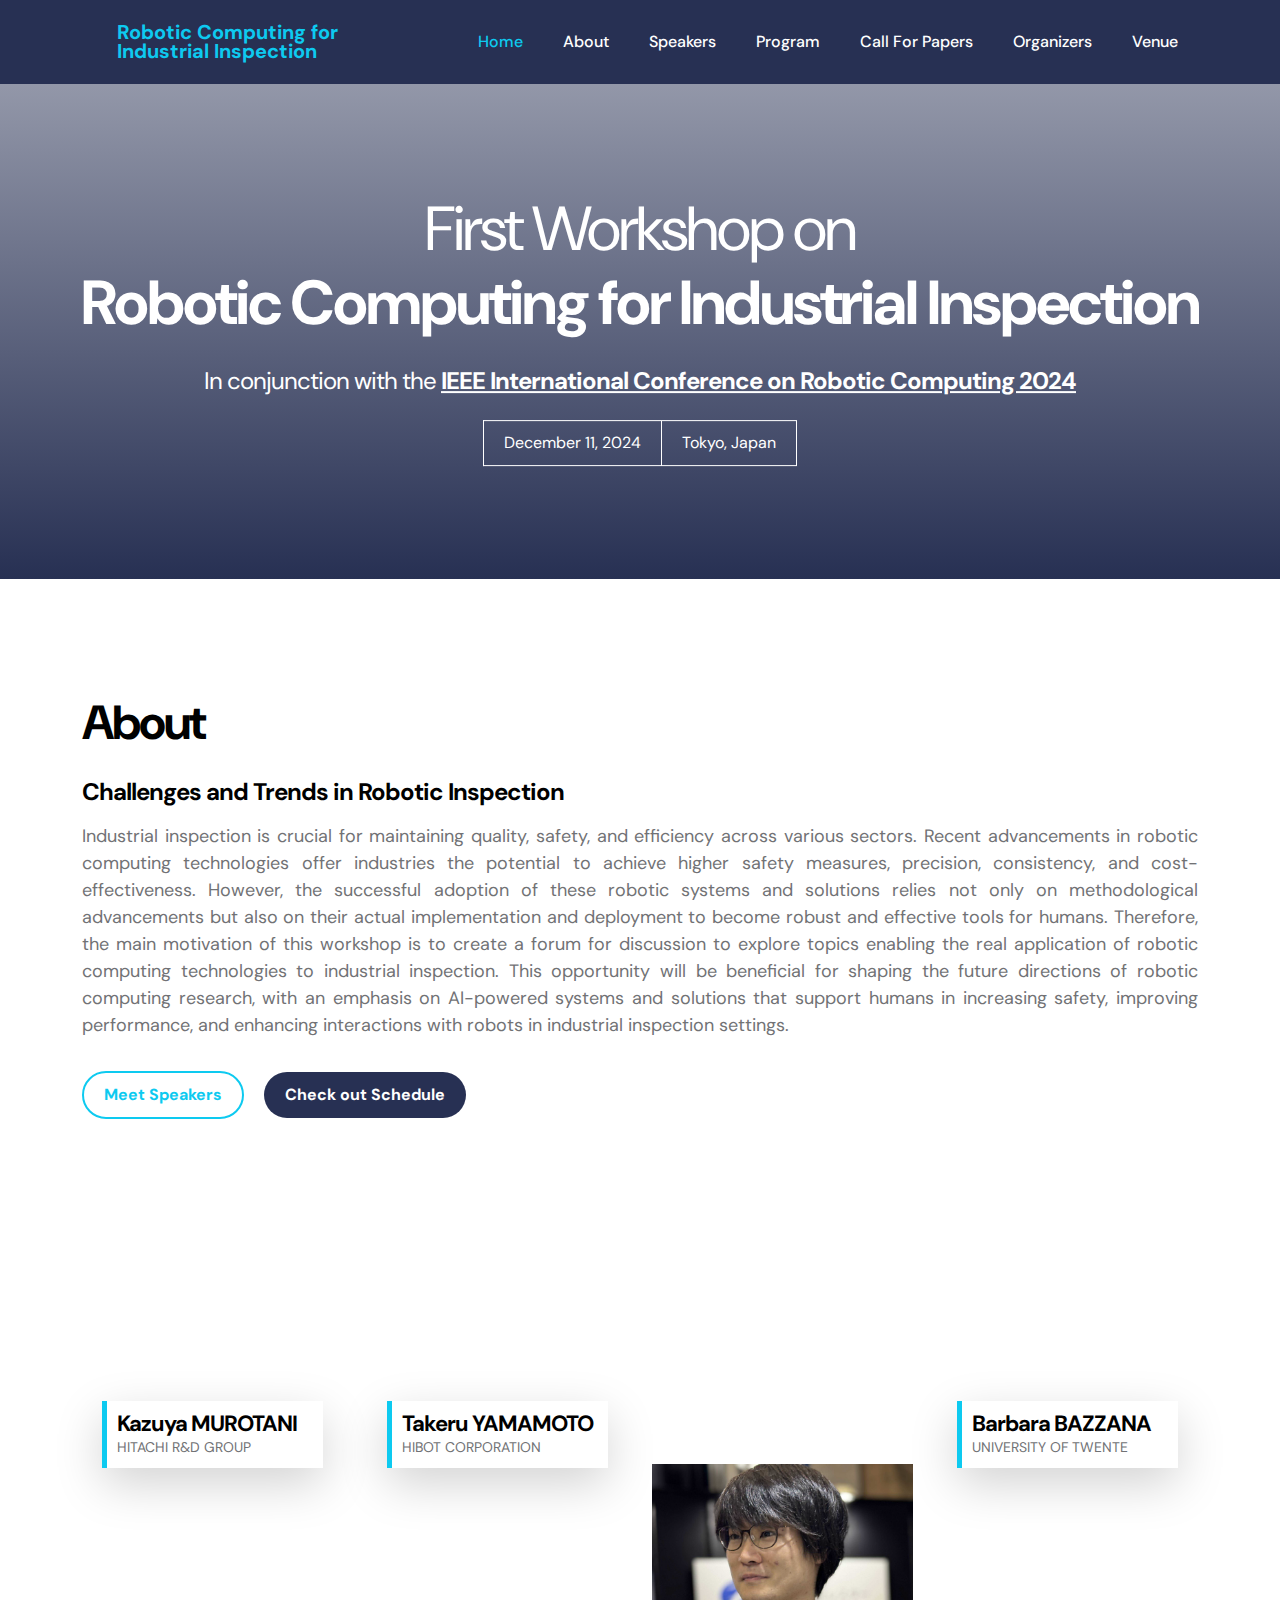
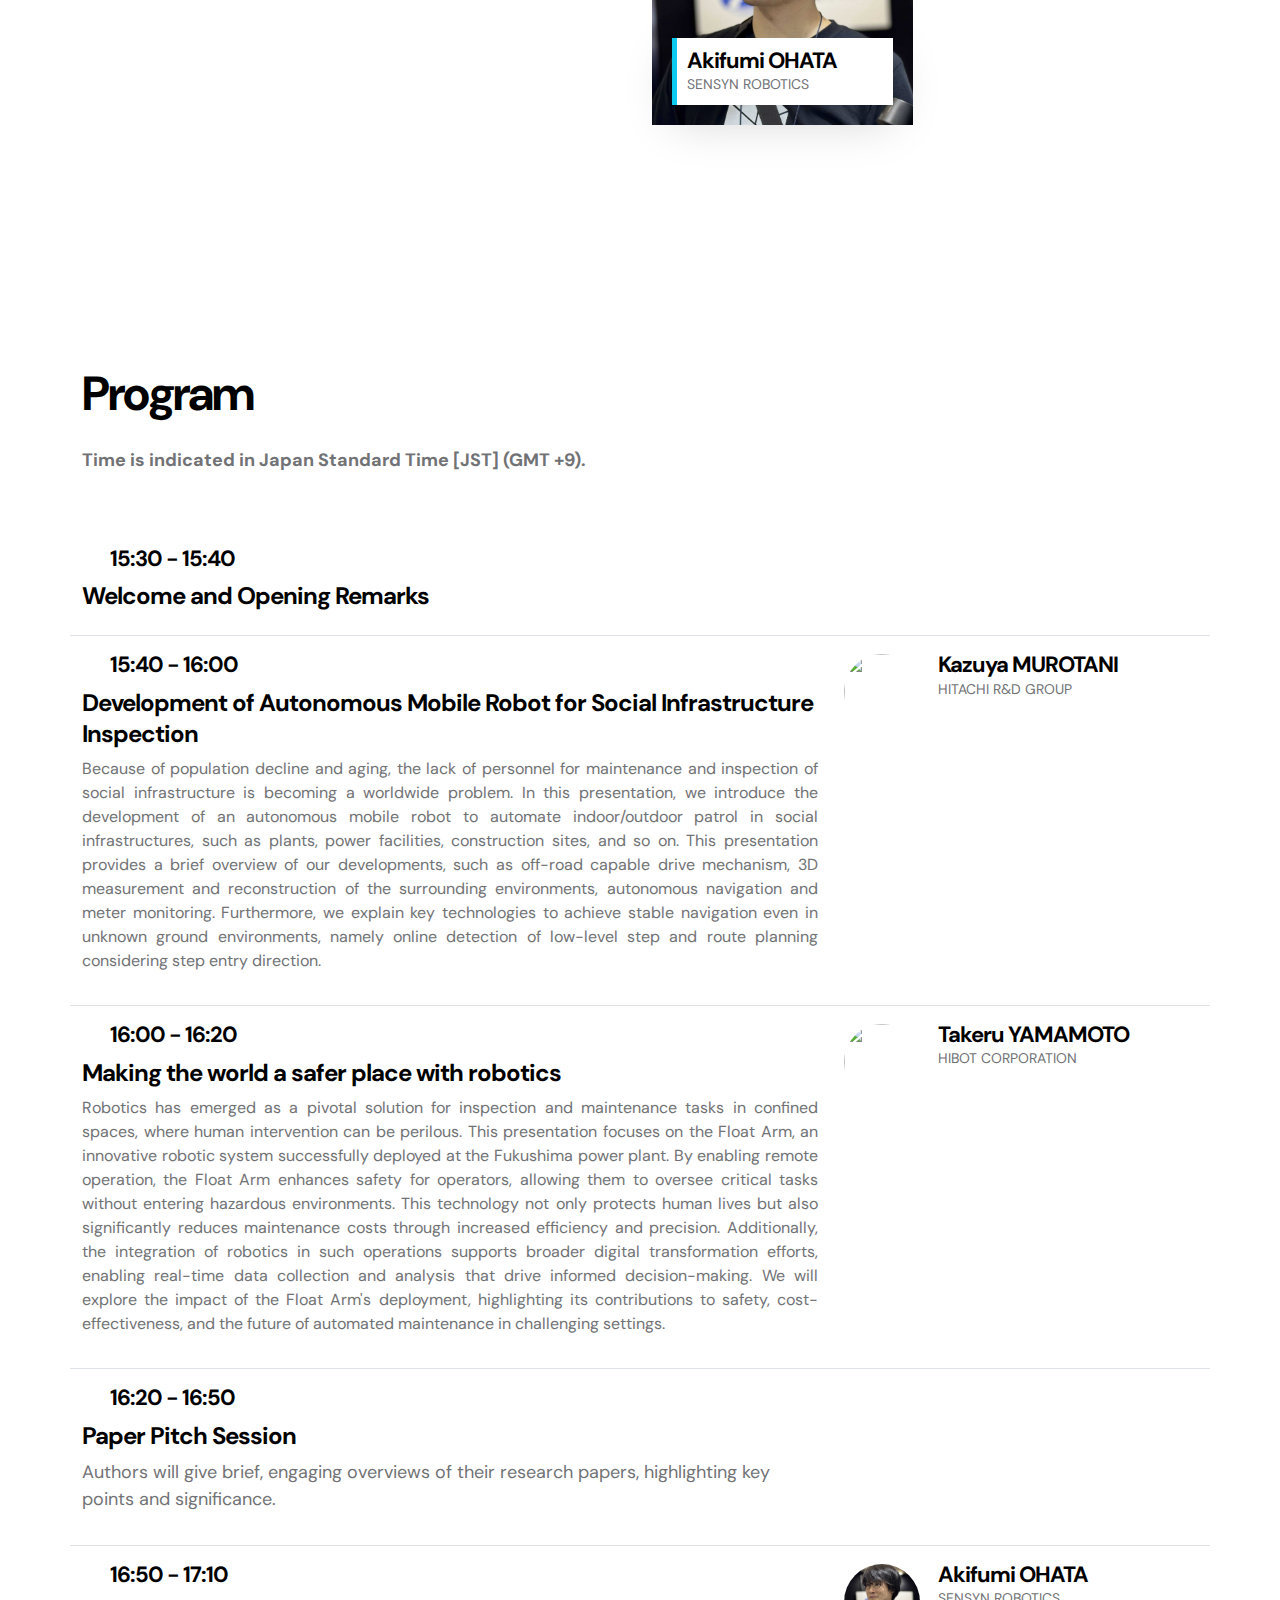
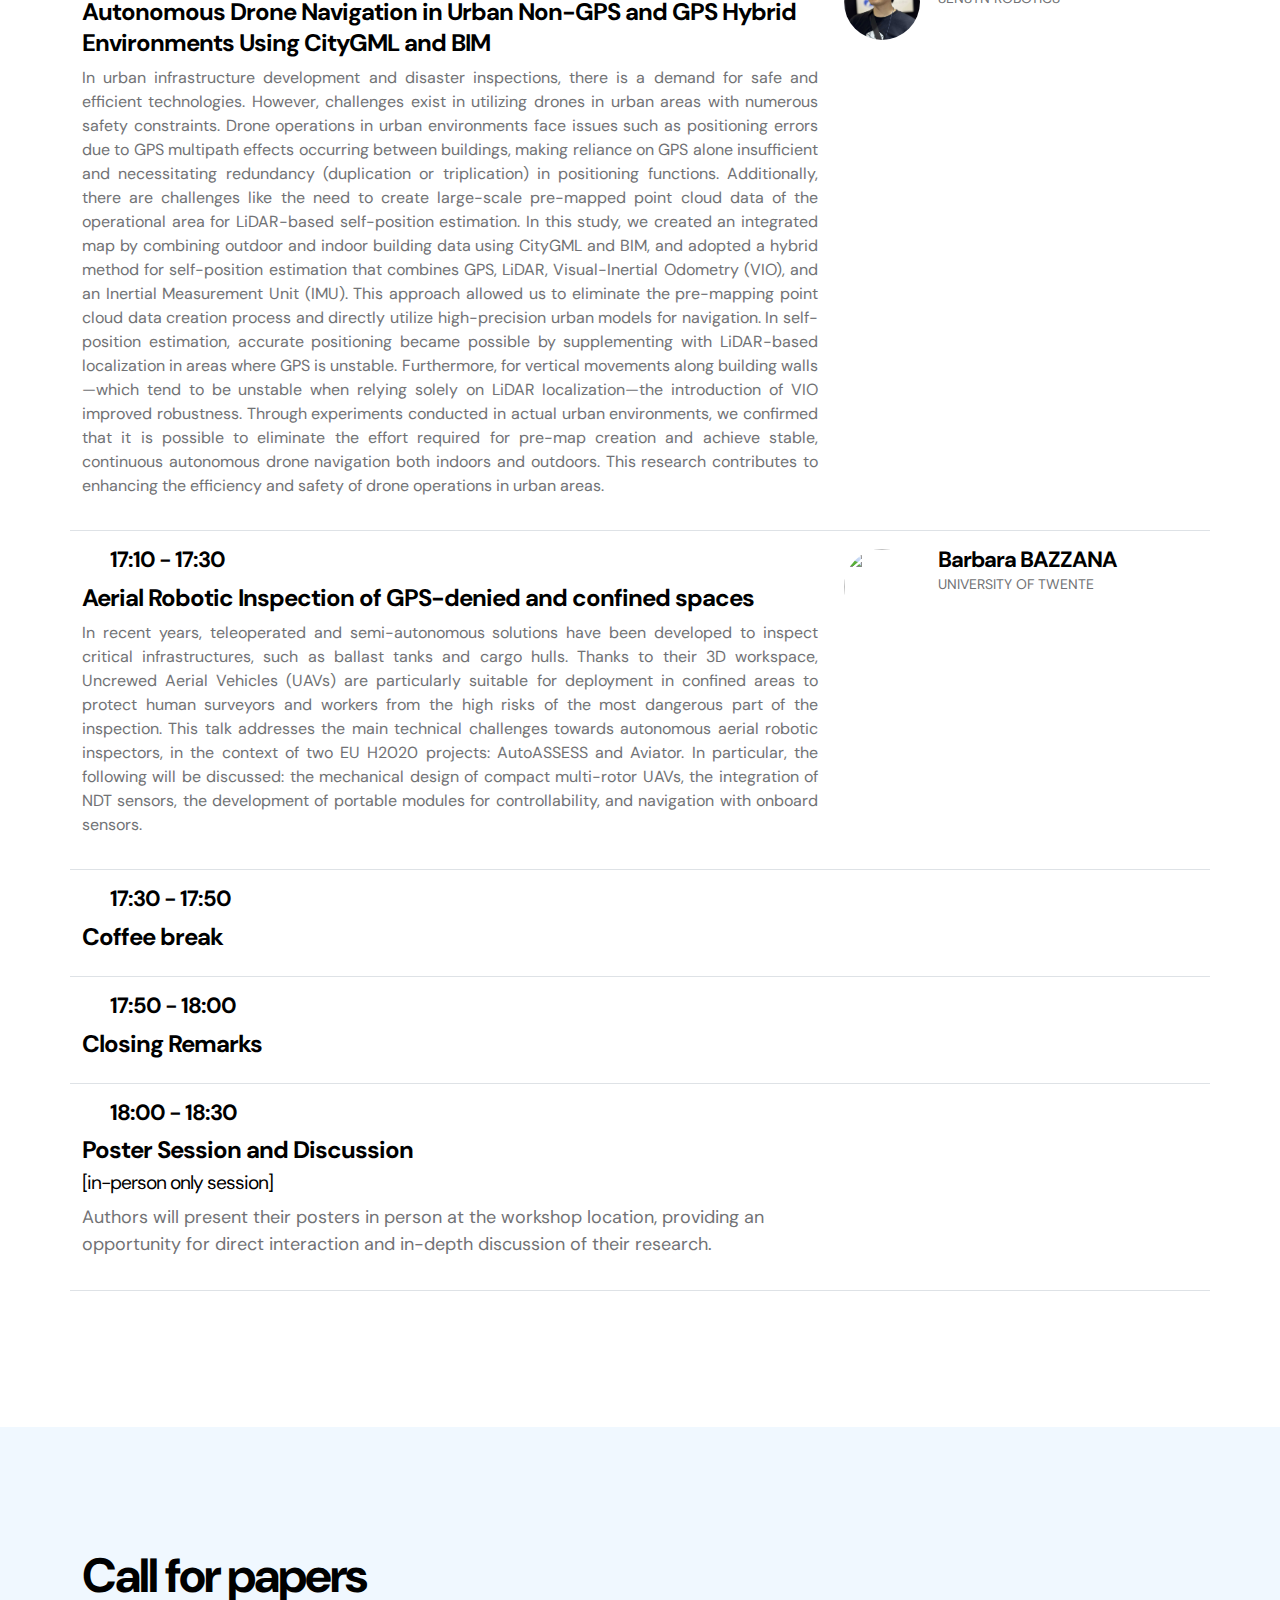
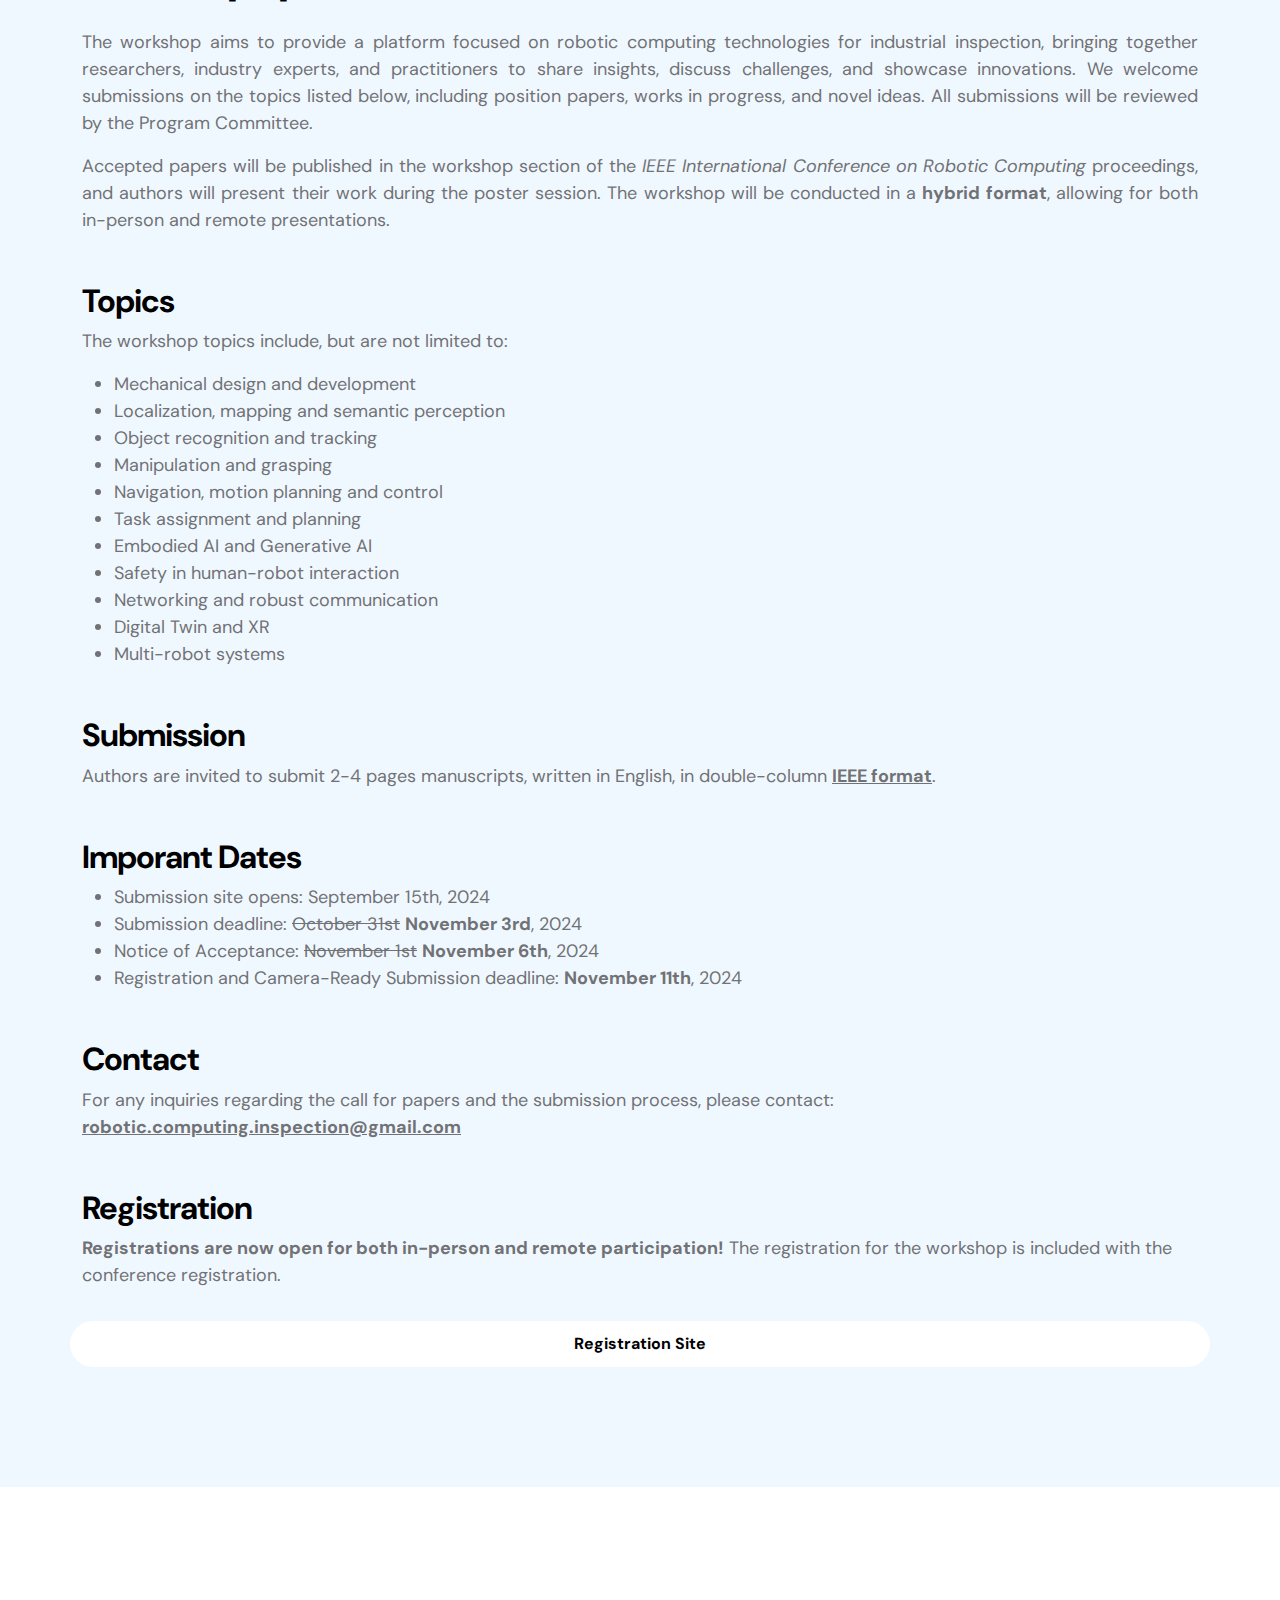
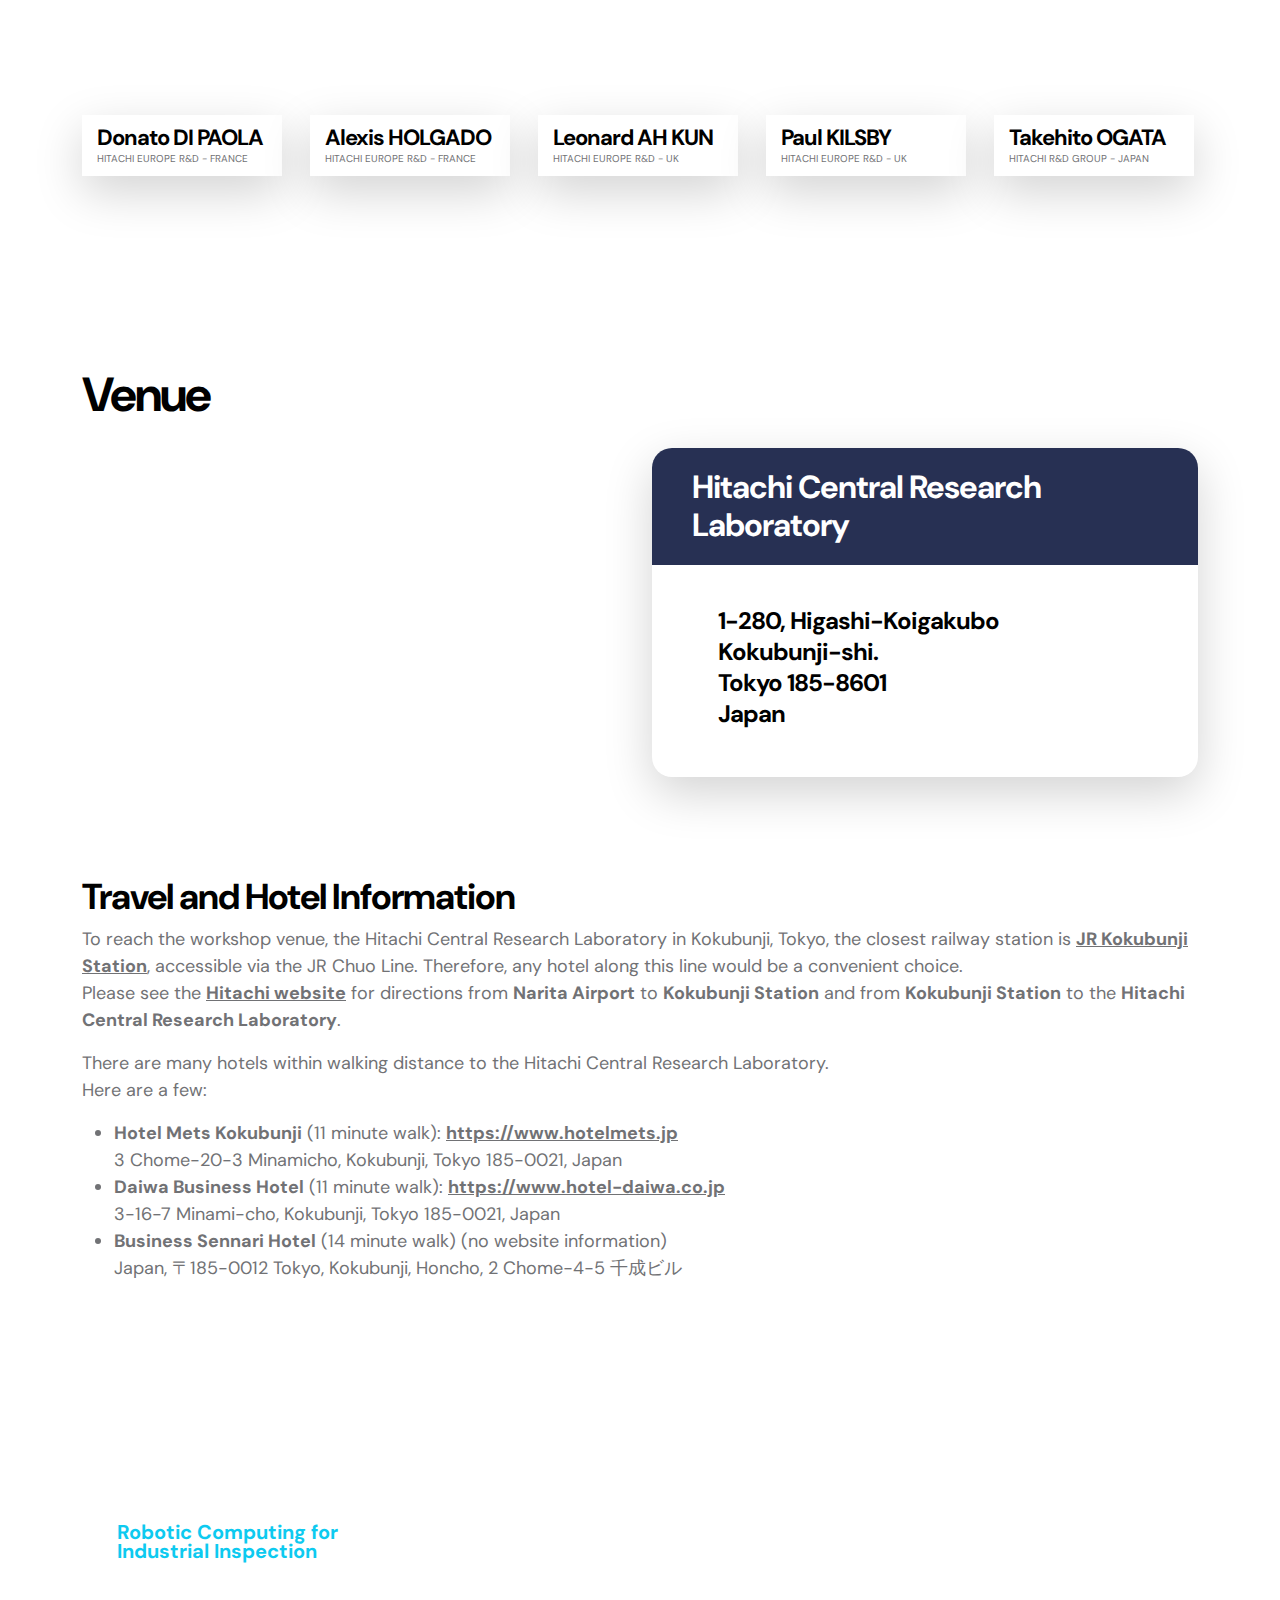
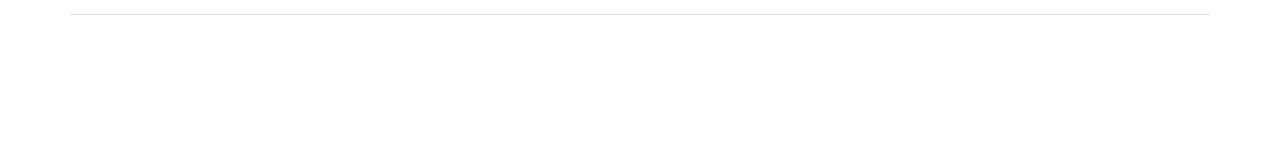
==== commit b9094fe0: "Updated the speaker for Hibot" ====
--- a/index.html
+++ b/index.html
@@ -165,11 +165,11 @@
                                 </div>
                                 <div class="col-lg-3 col-md-6 col-12">
                                     <div class="speakers-thumb speakers-thumb-small">
-                                        <img src="images/avatar/michele.jfif" class="img-fluid speakers-image" alt="">
+                                        <img src="images/avatar/yamamoto.jpg" class="img-fluid speakers-image" alt="">
 
 
                                         <div class="speakers-info">
-                                            <h6 class="speakers-title mb-0">Michele GUARNIERI</h6>
+                                            <h6 class="speakers-title mb-0">Takeru YAMAMOTO</h6>
                                             <p class="speakers-text mb-0">Hibot Corporation</p>
 
                                             <ul class="social-icon">
@@ -221,7 +221,6 @@
                         <div class="col-lg-10 col-12">
                             <h2 class="mb-4">Program</h2>
                             <p class="mb-4">
-                                <!-- Please be aware that the program outlined below is provisional, and the speaker lineup may be subject to change.<br> -->
                                 <b>Time is indicated in Japan Standard Time [JST] (GMT +9).</b>
                             </p>
                         </div>
@@ -232,14 +231,14 @@
                                     <div class="row border-bottom pb-3 mb-3">
                                         <div class="col-lg-8 col-12">
                                             <h6 class="mb-2"><i class="bi-clock me-2"></i>
-                                                14:00 - 14:10</h6>
+                                                15:30 - 15:40</h6>
                                             <h5 class="mb-2">Welcome and Opening Remarks</h5>
                                         </div>
                                     </div>
                                     <div class="row border-bottom pb-3 mb-3">
                                         <div class="col-lg-8 col-12">
                                             <h6 class="mb-2"><i class="bi-clock me-2"></i>
-                                                14:10 - 14:30</h6>
+                                                15:40 - 16:00</h6>
                                             <h5 class="mb-2">Development of Autonomous Mobile Robot for Social Infrastructure Inspection</h5>
                                             <p style="font-size:16px" align="justify">Because of population decline and aging, the lack of personnel for maintenance and inspection of social infrastructure is becoming a worldwide problem. In this presentation, we introduce the development of an autonomous mobile robot to automate indoor/outdoor patrol in social infrastructures, such as plants, power facilities, construction sites, and so on. This presentation provides a brief overview of our developments, such as off-road capable drive mechanism, 3D measurement and reconstruction of the surrounding environments, autonomous navigation and meter monitoring. Furthermore, we explain key technologies to achieve stable navigation even in unknown ground environments, namely online detection of low-level step and route planning considering step entry direction.
 
@@ -259,17 +258,17 @@
                                     <div class="row border-bottom pb-3 mb-3">
                                         <div class="col-lg-8 col-12">
                                             <h6 class="mb-2"><i class="bi-clock me-2"></i>
-                                                14:30 - 14:50</h6>
+                                                16:00 - 16:20</h6>
                                             <h5 class="mb-2">Making the world a safer place with robotics</h5>
                                             <p  style="font-size:16px" align="justify">Robotics has emerged as a pivotal solution for inspection and maintenance tasks in confined spaces, where human intervention can be perilous. This presentation focuses on the Float Arm, an innovative robotic system successfully deployed at the Fukushima power plant. By enabling remote operation, the Float Arm enhances safety for operators, allowing them to oversee critical tasks without entering hazardous environments. This technology not only protects human lives but also significantly reduces maintenance costs through increased efficiency and precision. Additionally, the integration of robotics in such operations supports broader digital transformation efforts, enabling real-time data collection and analysis that drive informed decision-making. We will explore the impact of the Float Arm's deployment, highlighting its contributions to safety, cost-effectiveness, and the future of automated maintenance in challenging settings. 
                                             </p>
                                         </div>
                                         <div class="col-lg-4 col-12">
                                                 <div class="avatar-group d-flex">
-                                                    <img src="images/avatar/michele.jfif" class="img-fluid avatar-image" alt="">
+                                                    <img src="images/avatar/yamamoto.jpg" class="img-fluid avatar-image" alt="">
 
                                                     <div class="ms-3">
-                                                        <h6 class="speakers-title mb-0">Michele GUARNIERI</h6>
+                                                        <h6 class="speakers-title mb-0">Takeru YAMAMOTO</h6>
                                                         <p class="speakers-text mb-0">Hibot Corporation</p>
                                                     </div>
                                                 </div>
@@ -278,15 +277,15 @@
                                     <div class="row border-bottom pb-3 mb-3">
                                         <div class="col-lg-8 col-12">
                                             <h6 class="mb-2"><i class="bi-clock me-2"></i>
-                                                14:50 - 15:50</h6>
-                                            <h5 class="mb-2">Poster Session and Coffee Break</h5>
-                                            <p>Interactive session showcasing ongoing research, case studies, and innovative solutions in the field of industrial robotic inspection.</p>
-                                        </div>
-                                    </div>
-                                    <div class="row border-bottom pb-3 mb-3">
-                                        <div class="col-lg-8 col-12">
-                                            <h6 class="mb-2"><i class="bi-clock me-2"></i>
-                                                15:50 - 16:10</h6>
+                                                16:20 - 16:50</h6>
+                                            <h5 class="mb-2">Paper Pitch Session</h5>
+                                            <p>Authors will give brief, engaging overviews of their research papers, highlighting key points and significance.</p>
+                                        </div>
+                                    </div>
+                                    <div class="row border-bottom pb-3 mb-3">
+                                        <div class="col-lg-8 col-12">
+                                            <h6 class="mb-2"><i class="bi-clock me-2"></i>
+                                                16:50 - 17:10</h6>
                                             <h5 class="mb-2">Autonomous Drone Navigation in Urban Non-GPS and GPS Hybrid Environments Using CityGML and BIM
                                             </h5>
                                             <p style="font-size:16px" align="justify">In urban infrastructure development and disaster inspections, there is a demand for safe and efficient technologies. However, challenges exist in utilizing drones in urban areas with numerous safety constraints. Drone operations in urban environments face issues such as positioning errors due to GPS multipath effects occurring between buildings, making reliance on GPS alone insufficient and necessitating redundancy (duplication or triplication) in positioning functions. Additionally, there are challenges like the need to create large-scale pre-mapped point cloud data of the operational area for LiDAR-based self-position estimation. In this study, we created an integrated map by combining outdoor and indoor building data using CityGML and BIM, and adopted a hybrid method for self-position estimation that combines GPS, LiDAR, Visual-Inertial Odometry (VIO), and an Inertial Measurement Unit (IMU). This approach allowed us to eliminate the pre-mapping point cloud data creation process and directly utilize high-precision urban models for navigation. In self-position estimation, accurate positioning became possible by supplementing with LiDAR-based localization in areas where GPS is unstable. Furthermore, for vertical movements along building walls—which tend to be unstable when relying solely on LiDAR localization—the introduction of VIO improved robustness. Through experiments conducted in actual urban environments, we confirmed that it is possible to eliminate the effort required for pre-map creation and achieve stable, continuous autonomous drone navigation both indoors and outdoors. This research contributes to enhancing the efficiency and safety of drone operations in urban areas.
@@ -307,7 +306,7 @@
                                     <div class="row border-bottom pb-3 mb-3">
                                         <div class="col-lg-8 col-12">
                                             <h6 class="mb-2"><i class="bi-clock me-2"></i>
-                                                16:10 - 16:30</h6>
+                                                17:10 - 17:30</h6>
                                             <h5 class="mb-2">Aerial Robotic Inspection of GPS-denied and confined spaces</h5>
                                             <p  style="font-size:16px" align="justify">In recent years, teleoperated and semi-autonomous solutions have been developed to inspect critical infrastructures, such as ballast tanks and cargo hulls. Thanks to their 3D workspace, Uncrewed Aerial Vehicles (UAVs) are particularly suitable for deployment in confined areas to protect human surveyors and workers from the high risks of the most dangerous part of the inspection. This talk addresses the main technical challenges towards autonomous aerial robotic inspectors, in the context of two EU H2020 projects: AutoASSESS and Aviator. In particular, the following will be discussed: the mechanical design of compact multi-rotor UAVs, the integration of NDT sensors, the development of portable modules for controllability, and navigation with onboard sensors.
                                             </p>
@@ -326,13 +325,26 @@
                                     <div class="row border-bottom pb-3 mb-3">
                                         <div class="col-lg-8 col-12">
                                             <h6 class="mb-2"><i class="bi-clock me-2"></i>
-                                                16:30 - 17:00</h6>
-                                            <h5 class="mb-2">Closing Remarks and Discussion</h5>
-                                        </div>
-                                    </div>
-
-                                </div>
-
+                                                17:30 - 17:50</h6>
+                                            <h5 class="mb-2">Coffee break</h5>
+                                        </div>
+                                    </div>
+                                    <div class="row border-bottom pb-3 mb-3">
+                                        <div class="col-lg-8 col-12">
+                                            <h6 class="mb-2"><i class="bi-clock me-2"></i>
+                                                17:50 - 18:00</h6>
+                                            <h5 class="mb-2">Closing Remarks</h5>
+                                        </div>
+                                    </div>
+                                    <div class="row border-bottom pb-3 mb-3">
+                                        <div class="col-lg-8 col-12">
+                                            <h6 class="mb-2"><i class="bi-clock me-2"></i>
+                                                18:00 - 18:30</h6>
+                                            <h5 class="mb-2">Poster Session and Discussion<br><span style="font-weight:normal; font-size-adjust: 0.4">[in-person only session]</span></h5>
+                                            <p>Authors will present their posters in person at the workshop location, providing an opportunity for direct interaction and in-depth discussion of their research.</p>
+                                        </div>
+                                    </div>
+                                </div>
                             </div>
                         </div>
 
@@ -370,10 +382,9 @@
                             <h4 class="mb-2 mt-5">Submission</h4>
                                 <p>Authors are invited to submit 2-4 pages manuscripts, written in English, in double-column <a class="call-to-action-link" href="https://www.ieee.org/conferences/publishing/templates.html" target="_blank" rel="noopener noreferrer"> IEEE format</a>. 
                                 </p>
-                                <div class="row">
-                                    <!-- <a class="custom-btn btn custom-link mt-3" href="https://easychair.org/my/conference?conf=rc4ii">Submission Site</a> -->
-                                    <a class="custom-btn btn custom-link mt-3" href="#">Submission Site</a>
-                                </div>
+                                <!-- <div class="row">
+                                    <a class="custom-btn btn custom-link mt-3" href="https://easychair.org/my/conference?conf=rc4ii">Submission Site</a>
+                                </div> -->
                             
                             <h4 class="mb-2 mt-5">Imporant Dates</h4>
                                 <ul>
@@ -499,12 +510,33 @@
                                 </div>
                             </div>
                         </div>
-
-                    </div>
-                </div>
-            </section>
-
-
+                        <div class="col-lg-12 col-12">
+                            <h3 class="mb-2 mt-5">Travel and Hotel Information</h3>
+                            <p>                                
+                                To reach the workshop venue, the Hitachi Central Research Laboratory in Kokubunji, Tokyo, the closest railway station is <a class="call-to-action-link" href="https://maps.app.goo.gl/RD7MerLjKn7b5rZs5" target="_blank" rel="noopener noreferrer">JR Kokubunji Station</a>, accessible via the JR Chuo Line. Therefore, any hotel along this line would be a convenient choice.<br>
+                                Please see the <a class="call-to-action-link" href="https://www.hitachi.com/rd/about/location/crl/index.html" target="_blank" rel="noopener noreferrer">Hitachi website</a> for directions from <b>Narita Airport</b> to <b>Kokubunji Station</b> and from <b>Kokubunji Station</b> to the <b>Hitachi Central Research Laboratory</b>.
+                            </p>
+                            <p>There are many hotels within walking distance to the Hitachi Central Research Laboratory. <br>Here are a few:</p>
+                            <ul>
+                                <li>
+                                    <strong>Hotel Mets Kokubunji</strong> (11 minute walk): 
+                                    <a class="call-to-action-link" href="https://www.hotelmets.jp" target="_blank" rel="noopener noreferrer">https://www.hotelmets.jp</a><br>
+                                    3 Chome-20-3 Minamicho, Kokubunji, Tokyo 185-0021, Japan
+                                </li>
+                                <li>
+                                    <strong>Daiwa Business Hotel</strong> (11 minute walk): 
+                                    <a class="call-to-action-link" href="https://www.hotel-daiwa.co.jp" target="_blank" rel="noopener noreferrer">https://www.hotel-daiwa.co.jp</a><br>
+                                    3-16-7 Minami-cho, Kokubunji, Tokyo 185-0021, Japan
+                                </li>
+                                <li>
+                                    <strong>Business Sennari Hotel</strong> (14 minute walk) (no website information)<br>
+                                    Japan, 〒185-0012 Tokyo, Kokubunji, Honcho, 2 Chome−4−5 千成ビル
+                                </li>
+                            </ul>
+                        </div>
+                    </div>
+                </div>
+            </section>
         </main>
 
         <footer class="site-footer">
